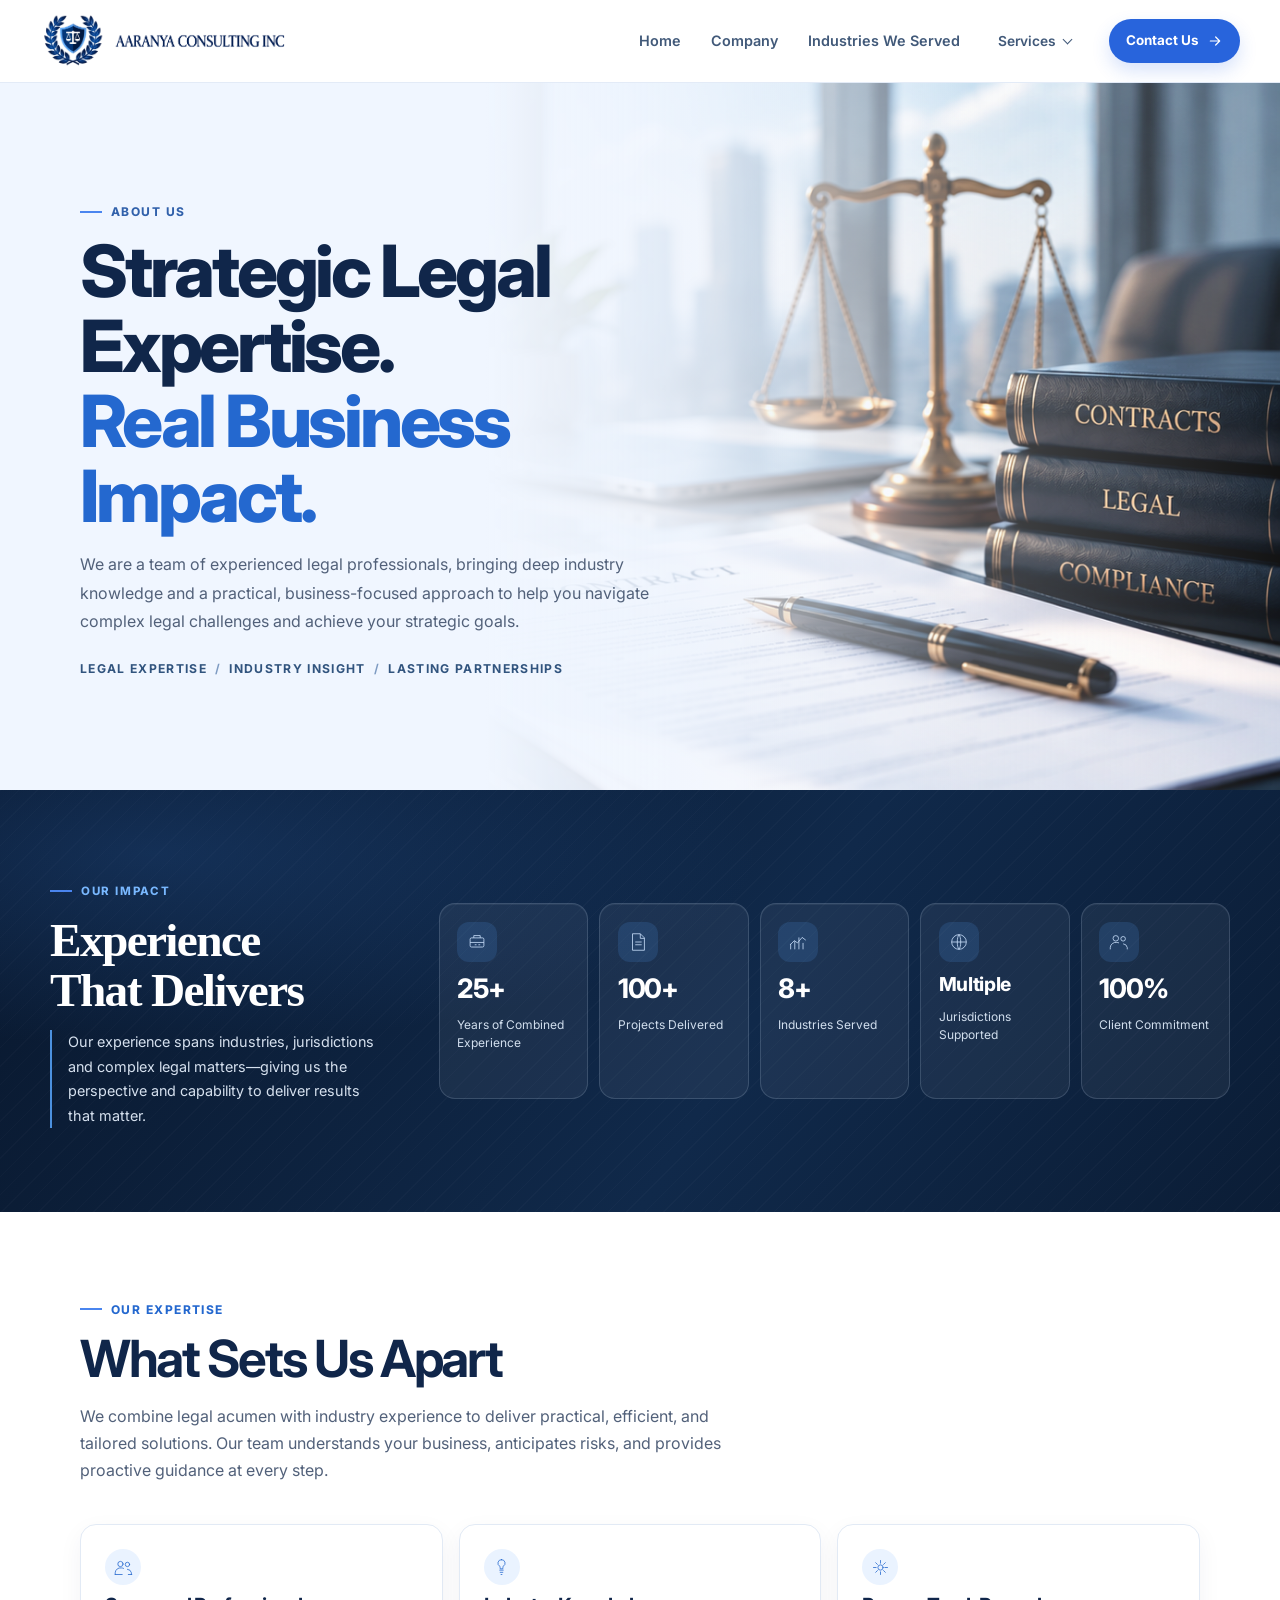
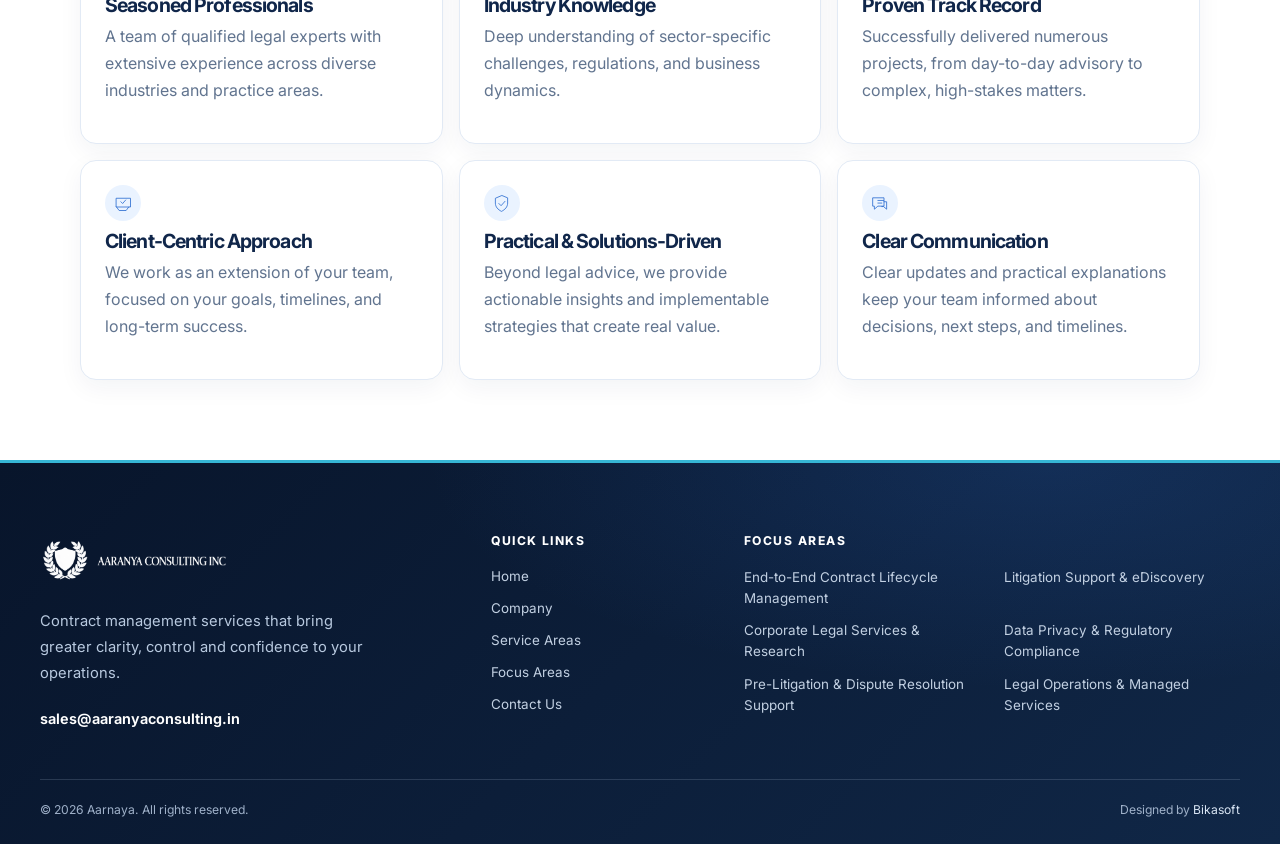
==== company.html @ 77747930 "Initial commit" ====
<!DOCTYPE html>
<html lang="en">
<head>
  <meta charset="UTF-8">
  <meta name="viewport" content="width=device-width, initial-scale=1">
  <title>Company | Aarnaya Consulting</title>
  <meta name="description" content="Aarnaya is a team of experienced legal professionals bringing strategic legal expertise with real business impact.">
  <meta name="robots" content="index, follow">
  <meta name="theme-color" content="#1748a5">
  <link rel="icon" href="https://www.aarnaya.com/favicon.ico" type="image/x-icon">
  <link rel="preconnect" href="https://fonts.googleapis.com">
  <link rel="preconnect" href="https://fonts.gstatic.com" crossorigin>
  <link href="https://fonts.googleapis.com/css2?family=Inter:wght@300;400;500;600;700;800&display=swap" rel="stylesheet">
  <link rel="stylesheet" href="assets/style.css?v=company-impact-clean-13">
</head><body class="company-page">
  <header class="topbar">
    <div class="wrap nav">
      <a class="brand" href="index.html" aria-label="Aarnaya home"><img src="assets/logo.png" alt="Aaranya Consulting Inc."></a>
      <button class="menu-button" aria-label="Open navigation" aria-expanded="false" aria-controls="primary-nav"><svg viewBox="0 0 24 24" width="22" height="22" fill="none"><path d="M4 7h16M4 12h16M4 17h16" stroke="currentColor" stroke-width="1.8" stroke-linecap="round"/></svg></button>
      <nav class="nav-links" id="primary-nav" aria-label="Main navigation">
        <a href="index.html">Home</a>
        <a href="company.html">Company</a>
        <a href="industries.html">Industries We Served</a>
        <div class="nav-dropdown"><a href="index.html#drafting-support">Services</a><div class="nav-mega nav-mega-focus"><a class="mega-focus-item" href="end-to-end-contract-lifecycle-management.html"><span class="mega-focus-icon" aria-hidden="true"><svg viewBox="0 0 48 48"><path d="M12 6h17l9 9v27H12z"/><path d="M29 6v10h9"/><path d="M18 24h14M18 30h14M18 36h9"/></svg></span><span class="mega-focus-text"><strong>End-to-End Contract Lifecycle Management</strong><small>Drafting, negotiation &amp; execution</small></span><span class="mega-focus-go" aria-hidden="true">&#8594;</span></a><a class="mega-focus-item" href="litigation-support-ediscovery.html"><span class="mega-focus-icon" aria-hidden="true"><svg viewBox="0 0 48 48"><path d="M11 7h16l5 5v11H11z"/><path d="M27 7v5h5"/><path d="M31 25 39 17l3 3-8 8-4 1z"/><path d="M30 26l1.6 1.6"/></svg></span><span class="mega-focus-text"><strong>Litigation Support &amp; eDiscovery</strong><small>Review, eDiscovery &amp; case prep</small></span><span class="mega-focus-go" aria-hidden="true">&#8594;</span></a><a class="mega-focus-item" href="corporate-legal-services-research.html"><span class="mega-focus-icon" aria-hidden="true"><svg viewBox="0 0 48 48"><path d="M12 8h13l3 3v8H12z"/><path d="M25 8v3h3"/><circle cx="28" cy="30" r="7.5"/><path d="m33.5 35.5 4.5 4.5"/></svg></span><span class="mega-focus-text"><strong>Corporate Legal Services &amp; Research</strong><small>Filings, governance &amp; research</small></span><span class="mega-focus-go" aria-hidden="true">&#8594;</span></a><a class="mega-focus-item" href="data-privacy-regulatory-compliance.html"><span class="mega-focus-icon" aria-hidden="true"><svg viewBox="0 0 48 48"><path d="M24 5 8 12v12c0 10 6.5 17.5 16 21 9.5-3.5 16-11 16-21V12z"/><path d="M17 24l5 5 9-11"/></svg></span><span class="mega-focus-text"><strong>Data Privacy &amp; Regulatory Compliance</strong><small>Privacy reviews &amp; compliance</small></span><span class="mega-focus-go" aria-hidden="true">&#8594;</span></a><a class="mega-focus-item" href="pre-litigation-dispute-resolution.html"><span class="mega-focus-icon" aria-hidden="true"><svg viewBox="0 0 48 48"><path d="M11 8h18l4 4v13H11z"/><path d="M29 8v4h4"/><path d="M15 26c2-3.5 4 1.5 6-1s3.5 2 5-1.5"/><circle cx="34" cy="34" r="7.5"/><path d="m30.8 34.2 2.3 2.3 4.2-4.6"/></svg></span><span class="mega-focus-text"><strong>Pre-Litigation &amp; Dispute Resolution Support</strong><small>Assessment, demands &amp; mediation</small></span><span class="mega-focus-go" aria-hidden="true">&#8594;</span></a><a class="mega-focus-item" href="legal-operations-managed-services.html"><span class="mega-focus-icon" aria-hidden="true"><svg viewBox="0 0 48 48"><rect x="9" y="12" width="30" height="20" rx="3"/><path d="M19 37h10M24 32v5"/><path d="M15 27v-3M20 27v-6M25 27v-9M30 27v-5"/></svg></span><span class="mega-focus-text"><strong>Legal Operations &amp; Managed Services</strong><small>Workflows, reporting &amp; teams</small></span><span class="mega-focus-go" aria-hidden="true">&#8594;</span></a><a class="mega-focus-cta" href="contact.html">Talk to our team about your focus area <span aria-hidden="true">&#8594;</span></a></div></div>
        <a class="button nav-contact" href="contact.html">Contact Us <svg viewBox="0 0 24 24" fill="none" aria-hidden="true"><path d="M5 12h14m-6-6 6 6-6 6" stroke="currentColor" stroke-width="1.8" stroke-linecap="round" stroke-linejoin="round"/></svg></a>
      </nav>
    </div>
  </header>
  <main>
  <section class="section company-hero" aria-labelledby="company-hero-title">
    <div class="wrap company-hero-grid">
      <div class="company-hero-copy">
        <span class="eyebrow eyebrow-rule">About Us</span>
        <h1 id="company-hero-title">Strategic Legal Expertise.<br><span>Real Business Impact.</span></h1>
        <p class="lead">We are a team of experienced legal professionals, bringing deep industry knowledge and a practical, business-focused approach to help you navigate complex legal challenges and achieve your strategic goals.</p>
        <p class="company-tags"><span>Legal Expertise</span><i>/</i><span>Industry Insight</span><i>/</i><span>Lasting Partnerships</span></p>
      </div>
      <figure class="company-hero-media">
        <img src="https://images.unsplash.com/photo-1589829545856-d10d557cf95f?auto=format&amp;fit=crop&amp;w=1200&amp;q=85" alt="Scales of justice with contract law books" loading="eager" decoding="async">
        <figcaption><strong>Your goals.</strong><strong>Our expertise.</strong><em>A stronger tomorrow.</em></figcaption>
      </figure>
    </div>
  </section>
<section class="impact-band" aria-labelledby="company-impact-title">
    <div class="wrap impact-band__layout">
      <div class="impact-band__intro">
        <span class="eyebrow eyebrow-rule impact-band__eyebrow">Our Impact</span>
        <h2 id="company-impact-title">Experience That Delivers</h2>
        <p>Our experience spans industries, jurisdictions and complex legal matters&mdash;giving us the perspective and capability to deliver results that matter.</p>
      </div>
      <dl class="impact-band__stats">
        <div><svg viewBox="0 0 48 48" aria-hidden="true"><rect x="9" y="15" width="30" height="20" rx="3"/><path d="M17 15v-5h14v5M9 25h30M19 30h4m4 0h4"/></svg><dd>25+</dd><dt>Years of Combined Experience</dt></div>
        <div><svg viewBox="0 0 48 48" aria-hidden="true"><path d="M12 6h17l9 9v27H12zM29 6v10h9M18 24h14M18 30h14"/></svg><dd>100+</dd><dt>Projects Delivered</dt></div>
        <div><svg viewBox="0 0 48 48" aria-hidden="true"><path d="M8 40V28m9 12V22m9 18V14m9 26V26"/><path d="M7 30l9-9 7 5 10-12 8 6"/></svg><dd>8+</dd><dt>Industries Served</dt></div>
        <div><svg viewBox="0 0 48 48" aria-hidden="true"><circle cx="24" cy="24" r="16"/><path d="M8 24h32M24 8c-5 5-5 27 0 32M24 8c5 5 5 27 0 32"/></svg><dd>Multiple</dd><dt>Jurisdictions Supported</dt></div>
        <div><svg viewBox="0 0 48 48" aria-hidden="true"><circle cx="17" cy="16" r="6"/><circle cx="33" cy="17" r="5"/><path d="M5 40v-4a12 12 0 0 1 14-11 12 12 0 0 1 5 1m9 2a10 10 0 0 1 9 8v4"/></svg><dd>100%</dd><dt>Client Commitment</dt></div>
      </dl>
    </div>
  </section>
  <section class="company-mission-section" aria-labelledby="company-mission-title">
    
  </section>
  <section class="section company-expertise" aria-labelledby="company-expertise-title">
    <div class="wrap company-expertise-grid">
      <div class="company-expertise-intro">
        <span class="eyebrow eyebrow-rule">Our Expertise</span>
        <h2 id="company-expertise-title">What Sets Us Apart</h2>
        <p>We combine legal acumen with industry experience to deliver practical, efficient, and tailored solutions. Our team understands your business, anticipates risks, and provides proactive guidance at every step.</p>
      </div>
      <div class="company-pillars">
        <article class="company-pillar"><span class="company-pillar-icon" aria-hidden="true"><svg viewBox="0 0 48 48"><circle cx="17" cy="16" r="6"/><circle cx="33" cy="17" r="5"/><path d="M5 40v-4a12 12 0 0 1 14-11 12 12 0 0 1 5 1m9 2a10 10 0 0 1 9 8v4M5 40h16m14 0h8"/></svg></span><h3>Seasoned Professionals</h3><p>A team of qualified legal experts with extensive experience across diverse industries and practice areas.</p></article>
        <article class="company-pillar"><span class="company-pillar-icon" aria-hidden="true"><svg viewBox="0 0 48 48"><path d="M24 6a8 8 0 0 1 4 15c-.7 2-1 4-1 6h-6c0-2-.3-4-1-6a8 8 0 0 1 4-15ZM20 30h8M21 35h6M23 40h2"/></svg></span><h3>Industry Knowledge</h3><p>Deep understanding of sector-specific challenges, regulations, and business dynamics.</p></article>
        <article class="company-pillar"><span class="company-pillar-icon" aria-hidden="true"><svg viewBox="0 0 48 48"><circle cx="24" cy="24" r="6"/><path d="M24 8v6M24 34v6M8 24h6M34 24h6M13 13l4 4M31 31l4 4M35 13l-4 4M17 31l-4 4"/></svg></span><h3>Proven Track Record</h3><p>Successfully delivered numerous projects, from day-to-day advisory to complex, high-stakes matters.</p></article>
        <article class="company-pillar"><span class="company-pillar-icon" aria-hidden="true"><svg viewBox="0 0 48 48"><path d="M8 12h32v20H8zM8 32l6 8h16l6-8M18 20l4 4 7-8"/></svg></span><h3>Client-Centric Approach</h3><p>We work as an extension of your team, focused on your goals, timelines, and long-term success.</p></article>
        <article class="company-pillar"><span class="company-pillar-icon" aria-hidden="true"><svg viewBox="0 0 48 48"><path d="M24 6 10 12v11c0 9 6 15 14 19 8-4 14-10 14-19V12z"/><path d="m18 24 5 5 9-10"/></svg></span><h3>Practical &amp; Solutions-Driven</h3><p>Beyond legal advice, we provide actionable insights and implementable strategies that create real value.</p></article>
        <article class="company-pillar"><span class="company-pillar-icon" aria-hidden="true"><svg viewBox="0 0 48 48"><path d="M7 11h25v19H18l-8 7v-7H7z"/><path d="M18 17h13m-13 6h9M32 20h6v17l-7-6h-4"/></svg></span><h3>Clear Communication</h3><p>Clear updates and practical explanations keep your team informed about decisions, next steps, and timelines.</p></article>
      </div>
    </div>
  </section>
  
  </main>
  <footer><div class="wrap"><div class="footer-top"><div class="footer-brand"><a class="brand" href="index.html" style="color:white"><img src="assets/logo.png" alt="Aaranya Consulting Inc."></a><p>Contract management services that bring greater clarity, control and confidence to your operations.</p><a href="mailto:sales@aaranyaconsulting.in">sales@aaranyaconsulting.in</a></div><div class="footer-links"><div><strong>Quick Links</strong><a href="index.html#home">Home</a><a href="company.html">Company</a><a href="services-area.html">Service Areas</a><a href="focus-area.html">Focus Areas</a><a href="contact/">Contact Us</a></div><div><strong>Focus Areas</strong><a href="end-to-end-contract-lifecycle-management.html">End-to-End Contract Lifecycle Management</a><a href="litigation-support-ediscovery.html">Litigation Support &amp; eDiscovery</a><a href="corporate-legal-services-research.html">Corporate Legal Services &amp; Research</a><a href="data-privacy-regulatory-compliance.html">Data Privacy &amp; Regulatory Compliance</a><a href="pre-litigation-dispute-resolution.html">Pre-Litigation &amp; Dispute Resolution Support</a><a href="legal-operations-managed-services.html">Legal Operations &amp; Managed Services</a></div></div></div><div class="footer-bottom"><span>&#169; 2026 Aarnaya. All rights reserved.</span><span>Designed by <a href="https://www.bikasoft.com" target="_blank" rel="noopener">Bikasoft</a></span></div></div></footer>
  <script>
    (function(){var button=document.querySelector('.menu-button'),nav=document.getElementById('primary-nav');if(!button||!nav)return;button.addEventListener('click',function(){var open=nav.classList.toggle('open');button.setAttribute('aria-expanded',String(open));button.setAttribute('aria-label',open?'Close navigation':'Open navigation')});nav.querySelectorAll('a').forEach(function(link){link.addEventListener('click',function(){nav.classList.remove('open');button.setAttribute('aria-expanded','false');button.setAttribute('aria-label','Open navigation')})});window.addEventListener('resize',function(){if(window.innerWidth>720){nav.classList.remove('open');button.setAttribute('aria-expanded','false')}})})();
  </script>
</body>
</html>
---- assets/style.css ----
﻿*,*::before,*::after{box-sizing:border-box;margin:0;padding:0}
    html{scroll-behavior:smooth;font-size:100%}
    @media(prefers-reduced-motion:reduce){html{scroll-behavior:auto}}
    body{margin:0;font-family:'Inter',-apple-system,BlinkMacSystemFont,'Segoe UI',Roboto,sans-serif;font-size:1rem;line-height:1.6;color:#1e293b;background:#fff;-webkit-font-smoothing:antialiased;-moz-osx-font-smoothing:grayscale}
    img{max-width:100%;height:auto;display:block}
    a{color:inherit;text-decoration:none}a:focus{outline:2px solid #0d9488;outline-offset:2px}
    button{font:inherit}
    :root{--navy:#0f172a;--navy-l:#1e293b;--slate:#475569;--slate-l:#64748b;--white:#fff;--g50:#f8fafc;--g100:#f1f5f9;--g200:#e2e8f0;--g300:#cbd5e1;--accent:#0d9488;--accent-h:#0f7b75;--border:#e2e8f0;--s-xs:0 1px 2px rgba(15,23,42,.04);--s-sm:0 1px 3px rgba(15,23,42,.06),0 1px 2px rgba(15,23,42,.03);--s-md:0 4px 6px -1px rgba(15,23,42,.08),0 2px 4px -1px rgba(15,23,42,.04);--s-lg:0 10px 15px -3px rgba(15,23,42,.08),0 4px 6px -2px rgba(15,23,42,.04);--radius:6px;--radius-lg:12px;--tr:all .25s ease;--max:78rem}
    h1{font-size:clamp(2.25rem,5vw,3.25rem);font-weight:800;line-height:1.05;letter-spacing:-.02em;color:var(--navy)}
    h2{font-size:clamp(1.75rem,4vw,2.25rem);font-weight:700;line-height:1.1;letter-spacing:-.01em;color:var(--navy)}
    h3{font-size:clamp(1.25rem,3vw,1.5rem);font-weight:600;line-height:1.2;color:var(--navy)}
    h4{font-size:1.125rem;font-weight:600;line-height:1.2;color:var(--navy)}
    p{line-height:1.6}
    .text-large{font-size:1.125rem}.text-sm{font-size:.875rem}.text-xs{font-size:.75rem;text-transform:uppercase;letter-spacing:.05em;font-weight:600}
    .fw-light{font-weight:300}.fw-normal{font-weight:400}.fw-medium{font-weight:500}.fw-semibold{font-weight:600}.fw-bold{font-weight:700}
    .container{max-width:var(--max);margin:0 auto;padding:0 1.5rem}
    .section{padding:5rem 0}.section-sm{padding:3.5rem 0}
    .text-center{text-align:center}.mx-auto{margin-left:auto;margin-right:auto}
    .mt-sm{margin-top:2rem}.mt-md{margin-top:3rem}.mt-lg{margin-top:4rem}
    .mb-sm{margin-bottom:1.5rem}.mb-md{margin-bottom:2rem}
    .section-title{font-weight:700;color:var(--navy);margin-bottom:.75rem}
    .section-intro{color:var(--slate);font-size:1.125rem;line-height:1.6;max-width:42rem}
    .section-intro-left{max-width:none;margin-top:1rem}
    .btn{display:inline-flex;align-items:center;justify-content:center;padding:.725rem 1.75rem;border:none;border-radius:var(--radius);font-size:.925rem;font-weight:500;text-decoration:none;cursor:pointer;transition:var(--tr);gap:.5rem;line-height:1}
    .btn-primary{background:var(--accent);color:#fff;box-shadow:0 4px 12px rgba(13,148,136,.25)}
    .btn-primary:hover{background:var(--accent-h);transform:translateY(-1px);box-shadow:0 6px 16px rgba(13,148,136,.3)}
    .btn-secondary{background:transparent;color:var(--navy);border:1px solid var(--border)}
    .btn-secondary:hover{background:var(--g50);border-color:var(--g300);transform:translateY(-1px)}
    .btn-ghost{background:transparent;color:var(--accent);border:1px solid transparent}
    .btn-ghost:hover{background:rgba(13,148,136,.05)}
    .btn-block{display:block;width:100%}
    .site-header{position:sticky;top:0;z-index:100;background:rgba(255,255,255,.92);backdrop-filter:blur(12px);-webkit-backdrop-filter:blur(12px);border-bottom:1px solid var(--border);box-shadow:var(--s-xs)}
    .header-container{max-width:var(--max);margin:0 auto;padding:0 1.5rem;height:4.5rem;display:flex;align-items:center;justify-content:space-between}
    .logo{display:flex;align-items:center;gap:.5rem;text-decoration:none}
    .logo-text{font-size:1.25rem;font-weight:800;color:var(--navy);letter-spacing:-.02em}
    .logo .dot{width:8px;height:8px;background:var(--accent);border-radius:2px;flex-shrink:0}
    .nav{display:flex;align-items:center;gap:2rem}
    .menu-toggle{display:none;flex-direction:column;justify-content:space-between;width:28px;height:22px;background:transparent;border:none;cursor:pointer;padding:0;z-index:101;transition:var(--tr)}
    .menu-toggle .bar{display:block;width:100%;height:2.5px;background:var(--navy);border-radius:2px;transition:var(--tr)}
    .menu-toggle[aria-expanded="true"] .bar:nth-child(1){transform:translateY(9.75px) rotate(45deg)}
    .menu-toggle[aria-expanded="true"] .bar:nth-child(2){opacity:0}
    .menu-toggle[aria-expanded="true"] .bar:nth-child(3){transform:translateY(-9.75px) rotate(-45deg)}
    .nav-list{display:flex;align-items:center;gap:1.5rem;margin:0;padding:0}
    .nav-item{position:relative}
    .nav-link{display:block;padding:.75rem 0;color:var(--navy);font-weight:500;font-size:.925rem;position:relative;transition:color var(--tr)}
    .nav-link:hover{color:var(--accent)}
    .nav-link::after{content:'';position:absolute;bottom:-4px;left:0;width:0;height:2px;background:var(--accent);transition:width .25s ease}
    .nav-link:hover::after{width:100%}
    .dropdown{position:absolute;top:100%;left:0;min-width:16rem;max-width:20rem;background:var(--white);border:1px solid var(--border);border-radius:var(--radius);box-shadow:var(--s-lg);padding:.5rem 0;opacity:0;visibility:hidden;transform:translateY(-8px);transition:opacity .2s ease,transform .2s ease,visibility .2s;z-index:90;margin:0}
    @media(hover:hover){.nav-item:hover .dropdown,.nav-item:focus-within .dropdown{opacity:1;visibility:visible;transform:translateY(0)}}
    .dropdown-link{display:block;padding:.5rem 1.125rem;color:var(--navy-l);font-size:.875rem;font-weight:400;transition:background var(--tr),color var(--tr)}
    .dropdown-link:hover{background:var(--g50);color:var(--accent)}
        @media(max-width:1023px){.menu-toggle{display:flex}.nav-list{flex-direction:column;gap:0;position:absolute;top:100%;left:0;right:0;background:var(--white);border-top:1px solid var(--border);max-height:0;overflow:hidden;opacity:0;visibility:hidden;transition:max-height .35s ease,opacity .25s ease,visibility .25s;box-shadow:var(--s-md);margin:0;padding:0;z-index:95}.nav-list.open{max-height:calc(100vh - 4.5rem);opacity:1;visibility:visible}.nav-item{width:100%}.nav-link{padding:.875rem 1.5rem;border-bottom:1px solid var(--border);width:100%}.dropdown-toggle{display:block;background:transparent;border:none;padding:.5rem;cursor:pointer;color:var(--slate-l);transition:color var(--tr)}.dropdown-toggle:hover{color:var(--accent)}.dropdown-toggle .chevron{transition:transform .25s ease;display:inline-block;margin-left:.5rem}.dropdown-toggle[aria-expanded="true"] .chevron{transform:rotate(-180deg)}.dropdown{position:static;opacity:1;visibility:visible;transform:none;border:none;border-radius:0;box-shadow:none;padding:0;background:var(--g100);max-height:0;overflow:hidden;transition:max-height .35s ease;margin:0}.nav-item.has-dropdown.open .dropdown{max-height:600px;background:var(--white)}.dropdown-link{padding:.625rem 2rem;font-size:.875rem;color:var(--navy-l)}.dropdown-link:hover{background:var(--g100);color:var(--accent)}.nav-cta{margin-top:.5rem;padding:.75rem 1.5rem;width:100%}}
      .hero{padding:6rem 0 4rem;position:relative;overflow:hidden;min-height:80vh;display:flex;align-items:center}
    .hero::before{content:'';position:absolute;top:-100px;right:-100px;width:500px;height:500px;opacity:.012;background:url("data:image/svg+xml,%3Csvg xmlns='http://www.w3.org/2000/svg' viewBox='0 0 500 500'%3E%3Crect x='110' y='90' width='110' height='150' rx='5' fill='none' stroke='%230f172a' stroke-width='0.8'/%3E%3Crect x='250' y='110' width='110' height='150' rx='5' fill='none' stroke='%230f172a' stroke-width='0.8'/%3E%3Crect x='180' y='300' width='110' height='150' rx='5' fill='none' stroke='%230f172a' stroke-width='0.8'/%3E%3Cline x1='165' y1='115' x2='250' y2='125' stroke='%230f172a' stroke-width='0.7' stroke-dasharray='2 2'/%3E%3Cline x1='250' y1='135' x2='235' y2='300' stroke='%230f172a' stroke-width='0.7' stroke-dasharray='2 2'/%3E%3C/svg%3E");background-size:cover;z-index:0}
    .hero-inner{position:relative;z-index:1}
    .hero-badge{display:inline-block;background:var(--g100);color:var(--slate);padding:.3rem .85rem;border-radius:var(--radius-lg);font-size:.8rem;font-weight:500;margin-bottom:1.5rem}
    .hero-headline{font-size:clamp(2.25rem,5vw,3.25rem);font-weight:800;line-height:1.05;color:var(--navy);margin-bottom:1.25rem}
    .hero-text{font-size:clamp(1.125rem,2.5vw,1.25rem);color:var(--slate);line-height:1.6;max-width:42rem;margin-bottom:2rem}
    .hero-ctas{display:flex;gap:1rem;flex-wrap:wrap;margin-top:1.5rem}
    .fade-up{opacity:0;transform:translateY(24px);transition:opacity .6s ease,transform .6s ease}
    @media(prefers-reduced-motion:reduce){.fade-up{opacity:1;transform:none;transition:none}}
    .fade-up.visible{opacity:1;transform:translateY(0)}
    .fade-up.d1{transition-delay:.1s}.fade-up.d2{transition-delay:.2s}.fade-up.d3{transition-delay:.3s}
      .grid-4,.grid-3,.grid-2,.grid-1{list-style:none}
    .grid-4{display:grid;grid-template-columns:repeat(4,1fr);gap:1.5rem}
    .grid-3{display:grid;grid-template-columns:repeat(3,1fr);gap:1.5rem}
    .grid-2,.solutions-grid,.services-grid,.pillars-grid{display:grid;grid-template-columns:repeat(2,1fr);gap:1.5rem}
    .grid-1{display:grid;gap:1.5rem}
    .card{list-style:none;background:var(--white);border:1px solid var(--border);border-radius:var(--radius);padding:1.75rem;transition:var(--tr);box-shadow:var(--s-sm)}
    .card:hover{transform:translateY(-4px);box-shadow:var(--s-lg);border-color:var(--g200)}
    .card-sm{background:var(--g50);border:1px solid var(--border);border-radius:var(--radius);padding:1.75rem;transition:var(--tr)}
    .card-sm:hover{background:var(--white);border-color:var(--g200);box-shadow:var(--s-md);transform:translateY(-2px)}
    .icon{width:44px;height:44px;margin:0 auto 1rem;display:flex;align-items:center;justify-content:center}
    .icon-sm{width:40px;height:40px;margin:0 auto 1rem}
    .icon-xs{width:36px;height:36px;margin:0 auto 1rem}
    .icon svg,.icon-sm svg,.icon-xs svg{width:22px;height:22px;fill:var(--navy);stroke:var(--navy);stroke-width:1.5;stroke-linecap:round;stroke-linejoin:round}
    .icon-sm svg{width:20px;height:20px}
    .icon-xs svg{width:18px;height:18px}
    .process-steps{display:flex;align-items:flex-start;justify-content:space-between;margin-top:3.5rem;position:relative}
    .process-step{flex:1;text-align:center;position:relative;z-index:2}
    .process-step:not(:last-child)::after{content:'';position:absolute;top:32px;left:50%;right:-50%;height:2px;background:var(--g200);z-index:1}
    .process-number{width:56px;height:56px;border-radius:50%;background:var(--g100);border:2px solid var(--accent);display:flex;align-items:center;justify-content:center;font-size:1.5rem;font-weight:800;color:var(--accent);margin:0 auto 1rem;z-index:3}
    .lifecycle-steps{display:flex;align-items:flex-start;justify-content:space-between;position:relative;margin-top:3rem}
    .lifecycle-steps::before{content:'';position:absolute;top:20px;left:0;right:0;height:2px;background:var(--g200);z-index:1}
    .lifecycle-step{flex:1;text-align:center;position:relative;z-index:2;padding:0 .25rem}
    .lifecycle-step:not(:last-child)::after{content:'';position:absolute;top:20px;right:-50%;width:100%;height:2px;background:var(--accent);opacity:.3;z-index:1}
    .lifecycle-number{width:40px;height:40px;border-radius:50%;background:var(--accent);color:#fff;display:flex;align-items:center;justify-content:center;font-size:.75rem;font-weight:600;margin:0 auto .75rem;z-index:3}
    .lifecycle-step h4{font-size:.8rem;font-weight:500;color:var(--slate);margin-bottom:.25rem;text-transform:uppercase;letter-spacing:.03em}
    .lifecycle-step p{font-size:.85rem;color:var(--navy-l)}
      .pillar-card{list-style:none;background:var(--white);border:1px solid var(--border);border-radius:var(--radius);padding:2rem;text-align:center;transition:var(--tr);box-shadow:var(--s-sm);height:100%}
    .pillar-card:hover{transform:translateY(-2px);box-shadow:var(--s-lg);border-color:var(--g200)}
    .insights-grid,.insight-card{list-style:none}
    .insights-grid{display:grid;grid-template-columns:repeat(3,1fr);gap:1.5rem;margin-top:3rem}
    .insight-card{background:var(--white);border:1px solid var(--border);border-radius:var(--radius);padding:2rem;text-align:center;transition:var(--tr);box-shadow:var(--s-sm);height:100%;display:flex;flex-direction:column}
    .insight-card:hover{transform:translateY(-2px);box-shadow:var(--s-lg);border-color:var(--g200)}
    .final-cta{background:var(--g50);border:1px solid var(--border);border-radius:var(--radius-lg);padding:4rem 3rem;text-align:center;margin-bottom:2rem}
    .industry-item{display:flex;align-items:center;gap:.75rem;padding:1rem 1.25rem;background:var(--white);border:1px solid var(--border);border-radius:var(--radius);transition:var(--tr);text-decoration:none;color:inherit}
    .industry-item:hover{background:var(--g50);border-color:var(--g200);transform:translateX(2px)}
    .industry-icon{width:32px;height:32px;flex-shrink:0}
    .industry-icon svg{width:20px;height:20px}
    .site-footer{background:var(--navy);color:var(--slate-l);border-top:1px solid var(--g300)}
    .footer-top{padding:4rem 0 2.5rem}
    .footer-grid{display:grid;grid-template-columns:repeat(5,1fr);gap:2.5rem;margin-top:2rem}
    .footer-col h4{color:#fff;font-size:.8rem;font-weight:600;text-transform:uppercase;letter-spacing:.05em;margin-bottom:1rem}
    .footer-col li{margin-bottom:.6rem}
    .footer-col a{color:var(--slate-l);font-size:.875rem;transition:color var(--tr)}
    .footer-col a:hover{color:var(--accent)}
    .footer-description{color:var(--slate-l);font-size:.9rem;line-height:1.6;max-width:20rem}
    .contact-item{display:flex;gap:.75rem;margin-bottom:.75rem;align-items:flex-start}
    .contact-icon{width:18px;height:18px;flex-shrink:0;margin-top:2px}
            .contact-icon svg{width:18px;height:18px;fill:none;stroke:var(--slate-l);stroke-width:1.5;stroke-linecap:round;stroke-linejoin:round}
    .footer-bottom{padding:1.5rem 0;border-top:1px solid var(--g300);font-size:.8rem;color:var(--slate);display:flex;justify-content:space-between;align-items:center}
    @media(max-width:1200px){.grid-4{grid-template-columns:repeat(2,1fr)}.grid-3{grid-template-columns:repeat(2,1fr)}.grid-2{grid-template-columns:1fr}.pillars-grid{grid-template-columns:1fr}.footer-grid{grid-template-columns:repeat(2,1fr)}.process-steps{flex-direction:column}.process-step:not(:last-child)::after{display:none}.hero{padding:4rem 0 3rem}}
    @media(max-width:900px){.grid-4{grid-template-columns:1fr}.grid-3{grid-template-columns:1fr}.lifecycle-steps{flex-direction:column}.lifecycle-steps::before{top:0;left:20px;right:auto;width:2px;height:100%}.lifecycle-step:not(:last-child)::after{top:-50%;left:0;right:0;bottom:auto;width:2px;height:100%;opacity:.2}.footer-grid{grid-template-columns:1fr}}
    @media(max-width:768px){.hero{padding:3rem 0 2rem;min-height:auto}.hero-text{max-width:100%}.hero-ctas{flex-direction:column}.grid-3{grid-template-columns:1fr}.process-number{width:48px;height:48px}.footer-bottom{flex-direction:column;gap:.75rem;text-align:center}}
    @media(max-width:576px){.container{padding:0 1rem}.section{padding:3rem 0}.hero{padding:2.5rem 0 1.5rem}.final-cta{padding:3rem 1.5rem}}
        /* ===== Section-specific overrides ===== */
    .industry-icon svg{width:20px;height:20px;stroke:var(--slate-l)}
    .industry-item .industry-icon svg{fill:none}
    .icon-sm svg,.icon-xs svg{stroke:var(--slate-l);fill:none}
    .process-step p{text-align:left;max-width:14rem;margin:0 auto 0}
    @media(min-width:901px){.process-step p{text-align:center}}
    .lifecycle-step p{font-size:.8rem;color:var(--slate);text-align:center}
    .section-badge{display:inline-block;background:var(--g100);color:var(--slate);padding:.3rem .85rem;border-radius:var(--radius-lg);font-size:.8rem;font-weight:500;margin-bottom:1.5rem}
    .section-subtitle{display:block;color:var(--slate);font-size:1.125rem;line-height:1.6;max-width:42rem;margin:0 auto}
    .pillar-icon{width:56px;height:56px;border-radius:50%;background:rgba(13,148,136,.06);display:flex;align-items:center;justify-content:center;margin:0 auto 1.25rem}
    .pillar-icon svg{width:26px;height:26px}
    .industry-grid-title{font-size:.95rem;font-weight:500}
    .cta-section{text-align:center;padding:4rem 0}
        .cta-section .btn{font-weight:500}
    @media(prefers-reduced-motion:reduce){*,*::before,*::after{animation-duration:.01ms!important;animation-iteration-count:1!important;transition-duration:.01ms!important}.nav-link::after{display:none}}
  /* Aarnaya blue refresh */
    :root{--navy:#102a56;--navy-l:#173b70;--slate:#49617f;--slate-l:#7185a0;--g50:#f4f8ff;--g100:#eaf2ff;--g200:#d6e4f7;--g300:#bfd2ed;--accent:#2563eb;--accent-h:#1d4ed8;--border:#dce7f5;--s-xs:0 2px 8px rgba(16,42,86,.05);--s-sm:0 6px 18px rgba(16,42,86,.07);--s-md:0 12px 30px rgba(16,42,86,.09);--s-lg:0 22px 55px rgba(16,42,86,.14);--radius:10px;--radius-lg:18px}
    body{color:#203752;background:#fff}
    a:focus{outline-color:#2563eb}
    .site-header{background:rgba(255,255,255,.94);border-color:#e4edf8;box-shadow:0 5px 24px rgba(16,42,86,.045)}
    .header-container{height:5rem}
    .logo-text{letter-spacing:-.04em;color:#102a56}
    .logo .dot{width:10px;height:10px;border-radius:50%;box-shadow:0 0 0 5px #e5efff}
    .nav{gap:2.25rem}.nav-list{gap:1.65rem}.nav-link{color:#294568}.nav-link:hover{color:#2563eb}.nav-link::after{background:#2563eb}
    .btn{padding:.9rem 1.65rem;border-radius:999px;font-weight:600;transition:transform .2s ease,box-shadow .2s ease,background .2s ease}
    .btn-primary{background:linear-gradient(135deg,#3478f6,#1e55d6);box-shadow:0 9px 22px rgba(37,99,235,.24)}
    .btn-primary:hover{background:linear-gradient(135deg,#2563eb,#1746c0);box-shadow:0 12px 26px rgba(37,99,235,.3)}
    .btn-secondary{color:#173b70;border-color:#cbdcf2;background:rgba(255,255,255,.76)}
    .btn-secondary:hover{background:#edf4ff;border-color:#9db9e4}
    .btn-ghost{color:#2563eb}.btn-ghost:hover{background:#edf4ff}
    .hero{min-height:690px;padding:7.5rem 0 6rem;background:radial-gradient(ellipse at 82% 40%,rgba(112,169,255,.22),transparent 34%),linear-gradient(125deg,#f5f9ff 0%,#e8f1ff 55%,#dceaff 100%)}
    .hero::before{top:5%;right:-2%;width:520px;height:520px;opacity:.06;filter:invert(25%) sepia(65%) saturate(1900%) hue-rotate(195deg)}
    .hero-inner{max-width:var(--max);margin:0 auto;padding:0 1.5rem}
    .hero-badge{background:#fff;color:#285aa1;border:1px solid #cfe0fb;border-radius:999px;padding:.5rem 1rem;font-weight:600;box-shadow:0 5px 18px rgba(33,85,160,.07)}
    .hero-headline{max-width:780px;font-size:clamp(3rem,6.2vw,5.25rem);letter-spacing:-.055em;line-height:.99;color:#102a56}
    .hero-text{max-width:630px;color:#49617f;font-size:1.2rem}
    .hero-ctas{gap:.85rem;margin-top:2rem}
    .section{padding:6.25rem 0}.section-sm{padding:4.5rem 0}
    .section-title{letter-spacing:-.035em;color:#102a56}
    .section-subtitle,.section-intro{color:#657b98}
    .grid-4,.grid-3,.grid-2,.solutions-grid,.services-grid,.pillars-grid,.insights-grid{gap:1.35rem}
    .grid-4>*,.grid-3>*,.grid-2>*,.solution-card,.service-card,.pillar-card,.insight-card{border:1px solid #e1ebf8;border-radius:18px;background:#fff;box-shadow:0 8px 28px rgba(16,42,86,.055);transition:transform .25s ease,box-shadow .25s ease,border-color .25s ease}
    .grid-4>*:hover,.grid-3>*:hover,.grid-2>*:hover,.solution-card:hover,.service-card:hover,.pillar-card:hover,.insight-card:hover{transform:translateY(-5px);box-shadow:0 18px 38px rgba(16,42,86,.11);border-color:#c7daf5}
    .icon{color:#2563eb;background:#eaf2ff;border-radius:14px}
    .section:nth-of-type(even){background:#f6f9fe}
    #lifecycle{background:linear-gradient(135deg,#102a56,#174987);color:#fff}
    #lifecycle h2,#lifecycle h3,#lifecycle h4{color:#fff}#lifecycle p{color:#c5d8f4}
    .lifecycle-number{color:#8db9ff;background:rgba(255,255,255,.1);border:1px solid rgba(255,255,255,.16)}
    .final-cta{position:relative;overflow:hidden;padding:4.5rem 3rem;border-radius:28px;background:radial-gradient(circle at 90% 0%,rgba(130,183,255,.3),transparent 33%),linear-gradient(120deg,#102a56,#1d55a0);color:#fff;box-shadow:0 24px 55px rgba(16,42,86,.2)}
    .final-cta h2{max-width:780px;margin:0 auto 1rem;color:#fff;letter-spacing:-.04em}
    .final-cta .section-subtitle{max-width:650px;margin:auto;color:#d3e3fb}
    .final-cta .btn-primary{background:#fff;color:#174987;box-shadow:0 8px 24px rgba(0,0,0,.14)}
    .final-cta .btn-primary:hover{background:#eaf2ff}
    .site-footer{background:#0c2143;color:#d1def0}
    .site-footer .footer-col h4{color:#fff}.site-footer .footer-col a{color:#b6c9e4}.site-footer .footer-col a:hover{color:#fff}
    .footer-description{color:#b6c9e4}.footer-bottom{border-color:rgba(219,233,255,.16);color:#9fb5d3}
    @media(max-width:1023px){.header-container{height:4.5rem}.nav-list{background:#fff}.nav-link{color:#173b70}.nav-cta{margin:1rem 1.5rem;width:calc(100% - 3rem)}.hero{min-height:auto;padding:6rem 0 5rem}.hero-inner{padding:0 1.5rem}}
    @media(max-width:640px){.hero{padding:4.75rem 0 4rem}.hero-headline{font-size:clamp(2.7rem,13vw,4rem)}.hero-text{font-size:1.05rem}.section{padding:4.5rem 0}.final-cta{padding:3rem 1.5rem;border-radius:22px}.hero-ctas .btn{width:100%}}
    /* Navigation polish */
    .site-header{border-bottom:1px solid #dbe8f8}
    .nav-link{font-size:.9rem;font-weight:600;letter-spacing:-.01em;border-radius:999px;padding:.65rem .8rem}
    .nav-link::after{display:none}
    .nav-item:hover>.nav-link,.nav-item:focus-within>.nav-link{color:#1d4ed8;background:#edf4ff}
    .dropdown{top:calc(100% + .55rem);min-width:19rem;max-width:23rem;padding:.6rem;border:1px solid #dce8f8;border-radius:16px;box-shadow:0 20px 50px rgba(16,42,86,.16)}
    .dropdown::before{content:"";position:absolute;left:0;right:0;top:-.65rem;height:.65rem}
    .dropdown-link{padding:.72rem .9rem;border-radius:10px;font-weight:500;color:#294568}
    .dropdown-link:hover,.dropdown-link:focus-visible{background:#edf4ff;color:#1d4ed8}
    .nav-cta{margin-left:.3rem}
    .nav-cta .btn{padding:.78rem 1.25rem}
    .nav-cta .btn-secondary{background:#1f5fc9;color:#fff;border-color:#1f5fc9;box-shadow:0 7px 18px rgba(37,99,235,.18)}
    .nav-cta .btn-secondary:hover{background:#174ea9;border-color:#174ea9}
    .menu-toggle{width:44px;height:44px;padding:11px;border-radius:12px;background:#edf4ff}
    .menu-toggle:hover{background:#dceaff}
    .menu-toggle .bar{background:#174987;height:2px}
    @media(max-width:1023px){
      .menu-toggle{display:flex;justify-content:center;gap:5px}
      .nav-list{top:calc(100% + 1px);padding:.65rem 1rem 1rem;border-top:1px solid #e3edf9;background:rgba(255,255,255,.99);box-shadow:0 22px 38px rgba(16,42,86,.13)}
      .nav-list.open{max-height:calc(100dvh - 4.5rem);overflow-y:auto}
      .nav-item{display:flex;flex-wrap:wrap;align-items:center;border-bottom:1px solid #edf2f9}
      .nav-link{flex:1;padding:.95rem .75rem;border:0;border-radius:10px}
      .nav-item:hover>.nav-link,.nav-item:focus-within>.nav-link{background:#f2f7ff}
      .dropdown-toggle{display:flex;align-items:center;justify-content:center;width:42px;height:42px;margin-right:.35rem;border-radius:10px;background:#f1f6ff;color:#3565a6}
      .dropdown-toggle:hover,.dropdown-toggle[aria-expanded="true"]{background:#e2edff;color:#1d4ed8}
      .dropdown{flex:0 0 100%;width:100%;min-width:0;max-width:none;margin:0 0 .5rem;padding:.25rem .4rem .6rem;background:#f7faff;border:0;border-radius:12px;box-shadow:none}
      .nav-item.has-dropdown.open .dropdown{background:#f7faff}
      .dropdown-link{padding:.68rem .8rem}
      .nav-cta{margin:.7rem 0 0;padding:0;border:0}
      .nav-cta .btn{width:100%;margin:0;padding:.95rem}
    }
    @media(max-width:640px){.header-container{padding:0 1rem}.nav{gap:.65rem}.logo-text{font-size:1.2rem}}
    @media(prefers-reduced-motion:reduce){*,*::before,*::after{scroll-behavior:auto!important;transition-duration:.01ms!important}}
    .nav-dropdown{position:relative;display:flex;align-items:center;gap:5px}.nav-dropdown>a{padding:13px 8px;color:inherit;font-size:.86rem;font-weight:550}.nav-dropdown>a::after{content:'?';margin-left:5px;font-size:.75rem}.nav-submenu{position:absolute;top:100%;left:0;z-index:20;display:none;min-width:255px;max-height:min(70vh,560px);overflow:auto;padding:8px;background:#fff;border:1px solid var(--line);border-radius:14px;box-shadow:0 18px 40px #10264a20}.nav-submenu a{display:block;padding:9px 11px;border-radius:8px;color:var(--ink);font-size:.82rem;line-height:1.35}.nav-submenu a:hover{background:#f2f6fc;color:#245ec7}.nav-dropdown:hover .nav-submenu,.nav-dropdown:focus-within .nav-submenu{display:block}
    @media(max-width:720px){.nav-dropdown{display:block;width:100%}.nav-dropdown>a{display:block;padding:13px 8px;border-bottom:1px solid #edf1f7}.nav-dropdown>a::after{float:right}.nav-submenu{position:static;display:block;max-height:none;overflow:visible;padding:0 0 8px 12px;border:0;border-radius:0;box-shadow:none}.nav-submenu a{padding:8px 12px;font-size:.8rem}.nav-dropdown:hover .nav-submenu,.nav-dropdown:focus-within .nav-submenu{display:block}}

:root{--ink:#10264a;--blue:#2864dc;--blue-dark:#1748a5;--sky:#eaf3ff;--ice:#f5f9ff;--line:#dce7f5;--muted:#667b98;--mint:#c8f3e5;--white:#fff;--shadow:0 24px 70px rgba(31,68,128,.13);--radius:24px}
    *,*::before,*::after{box-sizing:border-box}
    html{scroll-behavior:smooth;scroll-padding-top:90px}
    body{margin:0;color:var(--ink);background:#fff;font:16px/1.6 Inter,ui-sans-serif,system-ui,-apple-system,"Segoe UI",sans-serif;-webkit-font-smoothing:antialiased}
    a{color:inherit;text-decoration:none}button{font:inherit}img,svg{display:block;max-width:100%}
    .wrap{width:min(1200px,calc(100% - 48px));margin:auto}
    .eyebrow{display:inline-flex;align-items:center;gap:9px;color:#3161ab;font-size:.75rem;font-weight:750;letter-spacing:.12em;text-transform:uppercase}
    .eyebrow:before{content:"";width:22px;height:2px;background:#4a85ef}
    h1,h2,h3,p{margin-top:0}
    h1,h2,h3{letter-spacing:-.045em;line-height:1.08}
    h1{font-size:clamp(3.2rem,6.4vw,6.15rem);margin:22px 0 24px;font-weight:700;max-width:680px}
    h2{font-size:clamp(2.3rem,4vw,3.7rem);margin:14px 0 18px;font-weight:680}
    h3{font-size:1.22rem;margin-bottom:10px}
    .lead{font-size:1.15rem;line-height:1.75;color:var(--muted);max-width:570px}
    .topbar{position:sticky;top:0;z-index:20;background:rgba(255,255,255,.9);backdrop-filter:blur(18px);border-bottom:1px solid rgba(220,231,245,.8)}
    .nav{height:82px;display:flex;align-items:center;justify-content:space-between;gap:28px}
    .brand{display:flex;align-items:center;gap:11px;font-size:1.35rem;font-weight:800;letter-spacing:-.055em;white-space:nowrap}
    .brand-mark{width:34px;height:34px;border-radius:11px;background:linear-gradient(145deg,#70a6ff,#2561d8);display:grid;place-items:center;color:white;box-shadow:0 7px 16px #2864dc44}
    .brand-mark svg{width:21px}.brand img{display:block;width:250px;height:auto}.footer-brand .brand img{filter:brightness(0) invert(1)}
    .nav-links{display:flex;align-items:center;gap:30px;font-size:.9rem;font-weight:600;color:#415979}
    .nav-links>a:not(.button):hover{color:var(--blue)}
    .button{display:inline-flex;align-items:center;justify-content:center;gap:10px;border:0;border-radius:999px;padding:14px 21px;background:var(--blue);color:white;font-size:.9rem;font-weight:700;box-shadow:0 9px 22px #2864dc30;transition:.2s ease}
    .button:hover{transform:translateY(-2px);background:var(--blue-dark);box-shadow:0 14px 26px #2864dc40}
    .button-light{background:#fff;color:var(--ink);box-shadow:none;border:1px solid var(--line)}
    .button-light:hover{background:#f4f8ff;color:var(--blue);border-color:#b8cef1}
    .button svg{width:17px}
    .menu-button{display:none;background:#f0f5fc;color:var(--ink);border:0;border-radius:12px;width:44px;height:44px;place-items:center}
    .hero{position:relative;overflow:hidden;padding:88px 0 84px;background:linear-gradient(115deg,#f4f8ff 0%,#eff6ff 48%,#e4efff 100%)}
    .hero:after{content:"";position:absolute;width:600px;height:600px;right:-180px;top:-300px;border:1px solid #b8d1f366;border-radius:50%;box-shadow:0 0 0 75px #b8d1f322,0 0 0 150px #b8d1f318}
    .hero-grid{position:relative;z-index:1;display:grid;grid-template-columns:1fr;align-items:center}
    .hero-copy{max-width:850px;margin:0 auto;padding:10px 0;text-align:center}
    .hero h1 span{color:var(--blue)} .hero .lead{margin-inline:auto}
    .hero-actions{display:flex;justify-content:center;gap:12px;flex-wrap:wrap;margin-top:30px}
    .micro-proof{display:flex;align-items:center;justify-content:center;gap:13px;margin-top:34px;color:#566d8a;font-size:.82rem}
    .avatars{display:flex;padding-left:5px}.avatars i{display:grid;place-items:center;width:30px;height:30px;margin-left:-5px;border:2px solid #f3f8ff;border-radius:50%;background:#cfe0fb;color:#24529a;font-size:.62rem;font-style:normal;font-weight:800}.avatars i:nth-child(2){background:#d3f0e7;color:#24725c}.avatars i:nth-child(3){background:#f3dfd0;color:#955c36}
    .dashboard{position:relative;padding:17px;border:1px solid #fff;border-radius:26px;background:#ffffffc9;box-shadow:0 35px 90px #1e4f9430;transform:rotate(1deg)}
    .dash-window{overflow:hidden;border:1px solid #e5edf8;border-radius:17px;background:white}
    .dash-top{height:51px;display:flex;align-items:center;justify-content:space-between;padding:0 18px;border-bottom:1px solid #edf1f7;color:#66809f;font-size:.73rem;font-weight:700}
    .dots{display:flex;gap:5px}.dots i{width:7px;height:7px;border-radius:50%;background:#d9e4f2}.dash-body{padding:22px}
    .dash-title{display:flex;justify-content:space-between;align-items:flex-start;margin-bottom:19px}.dash-title strong{font-size:1.05rem}.dash-title small{display:block;color:#8b9bb0;font-size:.68rem}.dash-chip{border-radius:30px;padding:5px 9px;background:#e9f7f2;color:#258263;font-size:.64rem;font-weight:750}
    .stat-row{display:grid;grid-template-columns:repeat(3,1fr);gap:9px}
    .stat{padding:12px;border:1px solid #edf1f7;border-radius:12px;background:#fbfdff}.stat small{display:block;color:#8494aa;font-size:.63rem}.stat strong{font-size:1.18rem;letter-spacing:-.04em}.stat em{display:block;color:#208567;font-size:.62rem;font-style:normal;font-weight:700}
    .chart{height:132px;margin:17px 0 15px;padding:12px;border:1px solid #edf1f7;border-radius:13px;background:linear-gradient(180deg,#f6faff,#fff)}
    .chart-head{display:flex;justify-content:space-between;color:#7387a2;font-size:.65rem;font-weight:700}
    .chart svg{width:100%;height:86px;margin-top:5px}
    .contract-row{display:grid;grid-template-columns:1.5fr .8fr .65fr;align-items:center;gap:8px;padding:10px 3px;border-top:1px solid #f0f3f8;color:#526782;font-size:.66rem}
    .contract-name{display:flex;align-items:center;gap:8px;font-weight:700;color:#2a4262}.doc-icon{width:25px;height:27px;display:grid;place-items:center;border-radius:7px;background:#edf4ff;color:#3670d7;font-size:.6rem;font-weight:800}
    .status{width:max-content;border-radius:20px;padding:4px 7px;background:#eef8f4;color:#278366;font-weight:700;font-size:.6rem}
    .floating-note{position:absolute;left:-25px;bottom:29px;display:flex;align-items:center;gap:11px;padding:13px 16px;border:1px solid #fff;border-radius:15px;background:#fff;box-shadow:var(--shadow);font-size:.74rem;font-weight:700}
    .floating-note b{display:grid;place-items:center;width:30px;height:30px;border-radius:10px;background:#dff6ef;color:#228264}
    .trust{padding:31px 0;border-bottom:1px solid #edf1f7}
    .trust-inner{display:flex;align-items:center;justify-content:space-between;gap:25px}
    .trust-label{max-width:170px;color:#8191a6;font-size:.73rem;font-weight:650;line-height:1.5}
    .trust-logos{display:flex;align-items:center;justify-content:space-between;gap:32px;flex:1;color:#66809f}
    .trust-logos span{font-size:1.1rem;font-weight:800;letter-spacing:-.04em;opacity:.72}
    .section{padding:112px 0}
    .section-head{max-width:700px;margin-bottom:48px}
    .section-head.center{margin:0 auto 11px;text-align:center}.section-head.center .eyebrow{justify-content:center}.section-head.center .lead{margin-inline:auto}
    .challenge{background:#fff}
    .challenge-grid{display:grid;grid-template-columns:.9fr 1.1fr;gap:80px;align-items:start}
    .challenge-aside{position:sticky;top:120px}
    .problem-list{display:grid;grid-template-columns:1fr 1fr;gap:12px}
    .problem{min-height:164px;padding:22px;border:1px solid #e4ebf5;border-radius:17px;background:#fff;transition:.2s ease}
    .problem:hover{transform:translateY(-3px);border-color:#b8cef1;box-shadow:0 16px 32px #1e4f9412}
    .problem-icon{display:grid;place-items:center;width:37px;height:37px;margin-bottom:17px;border-radius:12px;background:#edf4ff;color:#3571d9}
    .problem-icon svg{width:19px}.problem p{margin:0;color:var(--muted);font-size:.84rem}
    .solutions{background:var(--ice)}
    .solution-grid{display:grid;grid-template-columns:repeat(4,1fr);gap:15px}
    .solution{position:relative;min-height:230px;padding:23px;border:1px solid #e2eaf5;border-radius:19px;background:#fff;transition:.25s ease}
    .solution:hover{transform:translateY(-5px);box-shadow:var(--shadow);border-color:#b9cff2}
    .solution.featured{grid-column:span 2;grid-row:span 2;min-height:475px;overflow:hidden;border:0;background:linear-gradient(145deg,#1d52b4,#3678e5);color:#fff}
    .solution.featured:after{content:"";position:absolute;width:260px;height:260px;right:-60px;bottom:-65px;border:1px solid #ffffff4d;border-radius:50%;box-shadow:0 0 0 35px #ffffff12,0 0 0 70px #ffffff0c}
    .solution.featured p{color:#d9e7ff}
    .solution-symbol{display:grid;place-items:center;width:43px;height:43px;margin-bottom:30px;border-radius:14px;background:#eaf2ff;color:#2e69d5}
    .featured .solution-symbol{background:#ffffff25;color:#fff}
    .solution-symbol svg{width:22px}
    .solution p{position:relative;z-index:1;color:var(--muted);font-size:.88rem}
    .text-link{display:inline-flex;align-items:center;gap:8px;margin-top:13px;color:#2a64cf;font-size:.84rem;font-weight:750}
    .featured .text-link{color:#fff}
    .process{position:relative;overflow:hidden;background:#102b55;color:#fff}
    .process:before{content:"";position:absolute;left:-210px;top:-390px;width:680px;height:680px;border:1px solid #ffffff16;border-radius:50%;box-shadow:0 0 0 95px #ffffff08,0 0 0 190px #ffffff06}
    .process .wrap{position:relative}
    .process .eyebrow{color:#a9c8ff}.process h2{color:#fff}.process .lead{color:#bbcae0}
    .steps{display:grid;grid-template-columns:repeat(4,1fr);gap:0;margin-top:58px}
    .step{position:relative;padding:0 30px 0 0}.step:not(:last-child):after{content:"";position:absolute;left:43px;right:18px;top:21px;height:1px;background:linear-gradient(90deg,#7eaaff,#ffffff20)}
    .step-num{position:relative;z-index:1;display:grid;place-items:center;width:44px;height:44px;margin-bottom:24px;border:1px solid #8ab0f755;border-radius:50%;background:#1a3c71;color:#a9c8ff;font-size:.74rem;font-weight:800}
    .step p{max-width:220px;color:#b6c7dd;font-size:.86rem}
    .service-band{display:grid;grid-template-columns:.8fr 1.2fr;gap:75px;align-items:center}
    .service-card{padding:32px;border:1px solid var(--line);border-radius:22px;background:#fff;box-shadow:0 18px 50px #194a8a10}
    .service-list{display:grid;grid-template-columns:1fr 1fr;gap:0 22px}
    .service-list a{display:flex;align-items:center;gap:11px;padding:15px 0;border-bottom:1px solid #edf1f7;color:#385271;font-size:.86rem;font-weight:650}
    .service-list a:before{content:"?";display:grid;place-items:center;flex:none;width:24px;height:24px;border-radius:8px;background:#edf4ff;color:#3470d8;font-size:.75rem}
    .principles{background:#f5f8fd}
    .principle-grid{display:grid;grid-template-columns:repeat(4,1fr);gap:14px}
    .principle{padding:26px 22px;border-top:2px solid #8db3f4;background:linear-gradient(180deg,#fff,#f8fbff);border-radius:0 0 16px 16px}
    .principle strong{display:block;margin-bottom:8px;font-size:1.02rem}.principle p{margin:0;color:var(--muted);font-size:.84rem}
    .insights-grid{display:grid;grid-template-columns:1.15fr .85fr .85fr;gap:16px}
    .insight{min-height:280px;display:flex;flex-direction:column;justify-content:space-between;padding:27px;border:1px solid var(--line);border-radius:21px;background:#fff}
    .insight:first-child{background:linear-gradient(145deg,#e8f1ff,#f9fbff);border-color:#d9e6fa}
    .insight-type{color:#4573b5;font-size:.7rem;font-weight:800;letter-spacing:.1em;text-transform:uppercase}
    .insight h3{max-width:350px;margin:30px 0 12px;font-size:1.45rem}
    .insight p{margin:0;color:var(--muted);font-size:.88rem}
    .cta{padding:78px 0;background:#f4f8ff}
    .cta-panel{display:flex;align-items:center;justify-content:space-between;gap:32px;padding:54px 60px;border-radius:27px;background:linear-gradient(115deg,#204fa9,#3477df);color:white;box-shadow:0 25px 60px #194a8a2e}
    .cta-panel h2{max-width:650px;margin:0 0 12px;font-size:clamp(2rem,3.2vw,3rem)}
    .cta-panel p{max-width:620px;margin:0;color:#dce8ff}
    .cta-panel .button{flex:none;background:#fff;color:#194caa;box-shadow:none}
    footer{padding:55px 0 25px;background:#0b1d3a;color:#b8c7dc}
    .footer-top{display:flex;justify-content:space-between;gap:50px;padding-bottom:43px}
    .footer-brand{max-width:370px}.footer-brand p{margin:16px 0;color:#9eb1cc;font-size:.86rem}
    .footer-links{display:grid;grid-template-columns:repeat(3,minmax(120px,1fr));gap:45px}
    .footer-links strong{display:block;margin-bottom:13px;color:#fff;font-size:.8rem}
    .footer-links a{display:block;margin:8px 0;color:#aebed4;font-size:.8rem}.footer-links a:hover{color:white}
    .footer-bottom{display:flex;justify-content:space-between;gap:20px;padding-top:20px;border-top:1px solid #ffffff1a;color:#8195b2;font-size:.74rem}
    :focus-visible{outline:3px solid #70a3ff;outline-offset:3px}
    @media(max-width:1000px){.hero-grid{grid-template-columns:1fr}.hero{padding:65px 0}.challenge-grid,.service-band{grid-template-columns:1fr;gap:32px}.challenge-aside{position:static}.solution-grid{grid-template-columns:repeat(2,1fr)}.solution.featured{grid-row:span 1;min-height:330px}.trust-inner{flex-direction:column;align-items:flex-start}.trust-label{max-width:none}.trust-logos{width:100%}.insights-grid{grid-template-columns:1fr 1fr}.insight:first-child{grid-column:span 2}.cta-panel{padding:42px}}
    @media(max-width:720px){.wrap{width:min(100% - 36px,560px)}.nav{height:70px}.menu-button{display:grid}.nav-links{display:none;position:absolute;top:69px;left:0;right:0;max-height:calc(100dvh - 70px);overflow:auto;padding:14px 18px 22px;background:white;border-bottom:1px solid var(--line);box-shadow:0 20px 35px #10264a18}.nav-links.open{display:flex;align-items:stretch;flex-direction:column;gap:0}.nav-links>a:not(.button){padding:13px 8px;border-bottom:1px solid #edf1f7}.nav-links .button{margin-top:14px}.hero-grid{grid-template-columns:1fr}.hero{padding:58px 0 55px}.hero h1{font-size:clamp(3.1rem,14vw,4.7rem)}.dashboard{margin:14px 3px 0;padding:9px;transform:none}.dash-body{padding:14px}.floating-note{left:7px;bottom:-22px}.trust{padding:28px 0}.trust-logos{flex-wrap:wrap;justify-content:flex-start;gap:18px 27px}.trust-logos span{font-size:.98rem}.section{padding:76px 0}.section-head.center{margin-bottom:37px}.problem-list{gap:9px}.problem{padding:16px;min-height:150px}.solution-grid{gap:10px}.solution{padding:18px;min-height:210px}.solution.featured{grid-column:span 2;min-height:300px}.steps{grid-template-columns:1fr 1fr;gap:28px 12px;margin-top:38px}.step{padding-right:8px}.step:not(:last-child):after{display:none}.service-card{padding:22px}.service-list{grid-template-columns:1fr}.principle-grid{grid-template-columns:1fr 1fr}.insights-grid{grid-template-columns:1fr}.insight:first-child{grid-column:auto}.insight{min-height:220px}.cta{padding:50px 0}.cta-panel{align-items:flex-start;flex-direction:column;padding:32px 25px}.footer-top{flex-direction:column;gap:28px}.footer-links{gap:20px}.footer-bottom{flex-direction:column;gap:8px}}
    @media(max-width:410px){.problem-list{grid-template-columns:1fr}.problem{min-height:0}.stat{padding:9px}.stat strong{font-size:1rem}.contract-row{grid-template-columns:1.3fr .7fr}.contract-row>:nth-child(2){display:none}.footer-links{grid-template-columns:1fr 1fr}}
    @media(prefers-reduced-motion:reduce){html{scroll-behavior:auto}*,*::before,*::after{transition:none!important;animation:none!important}}
    .nav-dropdown{position:relative;display:flex;align-items:center;gap:5px}.nav-dropdown>a{padding:13px 8px;color:inherit;font-size:.86rem;font-weight:550}.nav-dropdown>a::after{content:'?';margin-left:5px;font-size:.75rem}.nav-submenu{position:absolute;top:100%;left:0;z-index:20;display:none;min-width:255px;max-height:min(70vh,560px);overflow:auto;padding:8px;background:#fff;border:1px solid var(--line);border-radius:14px;box-shadow:0 18px 40px #10264a20}.nav-submenu a{display:block;padding:9px 11px;border-radius:8px;color:var(--ink);font-size:.82rem;line-height:1.35}.nav-submenu a:hover{background:#f2f6fc;color:#245ec7}.nav-dropdown:hover .nav-submenu,.nav-dropdown:focus-within .nav-submenu{display:block}
    @media(max-width:720px){.nav-dropdown{display:block;width:100%}.nav-dropdown>a{display:block;padding:13px 8px;border-bottom:1px solid #edf1f7}.nav-dropdown>a::after{float:right}.nav-submenu{position:static;display:block;max-height:none;overflow:visible;padding:0 0 8px 12px;border:0;border-radius:0;box-shadow:none}.nav-submenu a{padding:8px 12px;font-size:.8rem}.nav-dropdown:hover .nav-submenu,.nav-dropdown:focus-within .nav-submenu{display:block}}      .nav-dropdown{position:relative;display:flex;align-items:center}.nav-dropdown>a{padding:13px 8px;color:inherit;font-size:.86rem;font-weight:600;white-space:nowrap}.nav-dropdown>a::after{content:"";display:inline-block;width:7px;height:7px;margin:0 0 3px 8px;border-right:1.5px solid currentColor;border-bottom:1.5px solid currentColor;transform:rotate(45deg)}.nav-mega{position:fixed;top:82px;left:50%;z-index:30;display:none;grid-template-columns:repeat(4,minmax(145px,1fr));gap:14px;width:min(960px,calc(100vw - 40px));padding:24px;background:#fff;border:1px solid #dce7f5;border-radius:20px;box-shadow:0 24px 60px rgba(16,38,74,.18);transform:translateX(-50%)}.nav-mega::before{content:"";position:absolute;left:0;right:0;top:-18px;height:18px}.nav-dropdown:hover .nav-mega,.nav-dropdown:focus-within .nav-mega{display:grid}.mega-column{min-width:0;padding:14px;border-radius:14px;background:#f7faff}.mega-column h3{margin:0 0 10px;color:#173b70;font-size:.88rem;font-weight:700;line-height:1.3}.mega-column>a:not(.mega-feature-link){display:block;padding:8px 0;color:#49617f;font-size:.81rem;line-height:1.35}.mega-column>a:hover{color:#2563eb}.nav-mega-insights{grid-template-columns:repeat(3,minmax(0,1fr));width:min(800px,calc(100vw - 40px))}.nav-mega-insights .mega-column{padding:20px;background:linear-gradient(145deg,#f4f8ff,#fff);border:1px solid #e2ebf8}.mega-kicker{display:block;margin-bottom:9px;color:#2563eb;font-size:.68rem;font-weight:700;letter-spacing:.08em;text-transform:uppercase}.mega-column p{margin:0 0 14px;color:#667b98;font-size:.77rem;line-height:1.5}.mega-column .mega-feature-link{display:inline-flex;gap:8px;align-items:center;color:#245ec7;font-size:.78rem;font-weight:700}
    @media(max-width:900px){.nav-mega{grid-template-columns:repeat(2,minmax(0,1fr));width:min(680px,calc(100vw - 32px));gap:9px;padding:14px}.nav-mega-insights{grid-template-columns:1fr;width:min(520px,calc(100vw - 32px))}}
    @media(max-width:720px){.nav-dropdown{display:block;width:100%;border-bottom:1px solid #edf1f7}.nav-dropdown>a{display:block;padding:13px 8px}.nav-dropdown>a::after{float:right;margin-top:5px}.nav-mega,.nav-mega-insights{position:static;display:grid;width:100%;max-height:none;overflow:visible;grid-template-columns:1fr 1fr;gap:8px;padding:0 0 12px;border:0;border-radius:0;box-shadow:none;transform:none}.nav-mega::before{display:none}.mega-column{padding:10px;background:#f7faff}.mega-column h3{font-size:.78rem}.mega-column>a:not(.mega-feature-link){font-size:.75rem;padding:7px 0}.nav-mega-insights .mega-column{padding:12px}.nav-mega-insights .mega-column:last-child{grid-column:1/-1}}    .nav-links>.nav-contact{display:inline-flex;align-items:center;gap:8px;padding:11px 17px;border-radius:999px;background:#2864dc;color:#fff;font-size:.84rem;font-weight:700;box-shadow:0 8px 18px rgba(37,99,235,.18);transition:background .2s ease,transform .2s ease}.nav-links>.nav-contact:hover{background:#1748a5;transform:translateY(-1px)}.nav-links>.nav-contact svg{width:16px;height:16px}@media(max-width:720px){.nav-links>.nav-contact{justify-content:center;margin-top:10px;padding:13px 16px}}
    .provider-card{position:relative;padding:36px;border:1px solid #fff;border-radius:26px;background:rgba(255,255,255,.88);box-shadow:0 30px 80px rgba(30,79,148,.15)}.provider-card-label{color:#3470d8;font-size:.72rem;font-weight:800;letter-spacing:.08em;text-transform:uppercase}.provider-card h2{margin:14px 0 12px;font-size:clamp(1.8rem,3vw,2.65rem)}.provider-card>p{color:var(--muted);font-size:.92rem}.provider-card ul{list-style:none;margin:24px 0 8px;padding:0}.provider-card li{display:flex;gap:12px;align-items:center;padding:13px 0;border-top:1px solid #e8eff8;color:#385271;font-size:.85rem;font-weight:600}.provider-card li span,.provider-service>span{color:#3470d8;font-size:.72rem;font-weight:800}.provider-solutions{grid-template-columns:repeat(4,minmax(0,1fr))}.provider-solutions .solution{min-height:225px}.provider-solutions .solution-symbol{font-size:.72rem;font-weight:800}.provider-services{background:#fff}.provider-service-grid{display:grid;grid-template-columns:repeat(4,minmax(0,1fr));gap:14px}.provider-service{padding:23px;border:1px solid #e2eaf5;border-radius:17px;background:#fff;box-shadow:0 8px 28px rgba(16,42,86,.045)}.provider-service h3{margin:13px 0 10px;font-size:1.05rem;line-height:1.3}.provider-service p{margin:0;color:var(--muted);font-size:.83rem;line-height:1.65}.industries{background:var(--ice)}.industry-grid{display:grid;grid-template-columns:repeat(4,minmax(0,1fr));gap:12px}.industry-grid a{display:flex;align-items:center;min-height:68px;padding:15px 17px;border:1px solid #e2eaf5;border-radius:14px;background:#fff;color:#385271;font-size:.86rem;font-weight:650;transition:.2s ease}.industry-grid a:hover{transform:translateY(-2px);border-color:#b8cef1;color:#2563eb;box-shadow:0 12px 28px #1e4f9410}.company-grid{display:grid;grid-template-columns:.9fr 1.1fr;gap:60px;align-items:center}.company-grid .principle-grid{grid-template-columns:repeat(2,minmax(0,1fr))}.company-grid .principle{border:1px solid #e2eaf5;border-top:2px solid #8db3f4;border-radius:0 0 16px 16px}
    @media(max-width:1000px){.provider-solutions,.provider-service-grid,.industry-grid{grid-template-columns:repeat(2,minmax(0,1fr))}.company-grid{grid-template-columns:1fr;gap:32px}}
    @media(max-width:720px){.provider-card{padding:25px}.provider-solutions,.provider-service-grid,.industry-grid{grid-template-columns:1fr}.provider-solutions .solution{min-height:0}.company-grid .principle-grid{grid-template-columns:1fr 1fr}}

    /* Hero entrance is separate from the continuous background movement below. */
    .hero{animation:hero-section-in .8s cubic-bezier(.2,.75,.25,1) both}
    @keyframes hero-section-in{from{opacity:0;transform:translateY(18px)}to{opacity:1;transform:translateY(0)}}
    @media(prefers-reduced-motion:reduce){.hero{animation:none}}

    /* Continuously shifting blue palette with a fine line mesh at the bottom. */
    .hero{
      background-color:#07172c;
      background-image:
        linear-gradient(120deg,#061126 0%,#102b55 34%,#071a36 67%,#0c2448 100%),
        radial-gradient(ellipse at 74% 28%,rgba(52,120,235,.23),transparent 43%),
        repeating-linear-gradient(0deg,rgba(164,200,235,.035) 0,rgba(164,200,235,.035) 1px,transparent 1px,transparent 48px),
        repeating-linear-gradient(90deg,rgba(164,200,235,.035) 0,rgba(164,200,235,.035) 1px,transparent 1px,transparent 48px);
      background-size:300% 300%,150% 150%,100% 48px,48px 100%;
      background-position:0% 50%,75% 28%,0 0,0 0;
      animation:hero-blue-gradient 12s linear .5s infinite running;
    }
    .hero::before{
      content:"";position:absolute;z-index:0;pointer-events:none;
      left:-10%;right:-10%;bottom:-10%;height:58%;width:120%;
      top:auto;opacity:1;filter:none;
      background-image:
        repeating-linear-gradient(176deg,transparent 0 31px,rgba(255,255,255,.30) 32px,transparent 33px 63px),
        repeating-linear-gradient(4deg,transparent 0 39px,rgba(255,255,255,.25) 40px,transparent 41px 78px),
        repeating-linear-gradient(170deg,transparent 0 67px,rgba(255,255,255,.21) 68px,transparent 69px 134px);
      background-size:100% 100%;
      -webkit-mask-image:linear-gradient(to bottom,transparent 0%,rgba(0,0,0,.2) 13%,#000 55%,rgba(0,0,0,.55) 100%);
      mask-image:linear-gradient(to bottom,transparent 0%,rgba(0,0,0,.2) 13%,#000 55%,rgba(0,0,0,.55) 100%);
      animation:hero-mesh-drift 12s ease-in-out .5s infinite alternate running;
    }
    .hero::after{
      content:"";position:absolute;z-index:0;pointer-events:none;
      width:70vw;height:55vw;max-width:1000px;max-height:700px;
      right:-18%;top:-40%;border:0;border-radius:50%;
      background:radial-gradient(ellipse,rgba(37,115,233,.16),rgba(37,115,233,0) 68%);
      box-shadow:none;animation:hero-blue-glow 15s ease-in-out .5s infinite alternate running;
    }
    @keyframes hero-blue-gradient{
      0%,100%{background-position:0% 50%,75% 28%,0 0,0 0}
      50%{background-position:100% 50%,25% 72%,0 0,0 0}
    }
    @keyframes hero-mesh-drift{from{transform:translate3d(-8%,0,0) scaleY(.94)}to{transform:translate3d(8%,-20px,0) scaleY(1.06)}}
    @keyframes hero-blue-glow{from{transform:translate3d(-10%,5%,0) scale(.82);opacity:.45}to{transform:translate3d(8%,-4%,0) scale(1.12);opacity:1}}
    @media(prefers-reduced-motion:reduce){.hero{animation:none!important;background-position:50% 50%,50% 50%,0 0,0 0}.hero::before,.hero::after{animation:none!important}}
    /* The hero background is intentionally a persistent loop, independent of the page entrance. */
    .hero{animation:hero-blue-gradient 12s linear .5s infinite running!important}
    .hero::before{animation:hero-mesh-drift 12s ease-in-out .5s infinite alternate running!important}
    .hero::after{animation:hero-blue-glow 15s ease-in-out .5s infinite alternate running!important}
    .hero h1{color:#f4f8ff}
    .hero h1 span{color:#8bbaff}
    .hero .eyebrow{color:#b4cceb}
    .hero .eyebrow::before{background:#75aaff}
    .hero .lead{color:#c8d8ec}
    .hero .button-light{background:rgba(255,255,255,.07);border-color:rgba(209,226,245,.3);color:#f4f8ff}
    .hero .button-light:hover{background:rgba(255,255,255,.13);border-color:rgba(209,226,245,.55);color:#fff}
    .hero-copy{width:min(100%,1040px);margin:0 auto;text-align:center}
    .hero{min-height:100vh;min-height:100svh;box-sizing:border-box}
    .hero h1{max-width:1000px;margin:0 auto 28px;font-size:clamp(3rem,6vw,5rem);font-weight:750;letter-spacing:-.055em;line-height:1.16;text-wrap:balance}
    .hero h1 span{display:block;white-space:normal;color:#4fd5ee}
    .hero h1 .hero-through{display:inline;color:#a8c8ff;font-style:italic;font-weight:600;white-space:nowrap}
    .hero .lead{max-width:1000px;margin:0 auto;color:#c8d8ec;font-size:clamp(1.05rem,1.5vw,1.2rem);line-height:1.75;text-wrap:pretty}
    .hero-actions{justify-content:center;margin-top:30px}
    .hero .micro-proof{margin-top:27px;color:#9fb8d7;text-align:center}
    @media(max-width:720px){
      .hero-copy{width:100%;margin:0 auto;text-align:center}
      .hero h1{font-size:clamp(2.75rem,11vw,4.4rem);line-height:1.02}
      .hero h1 span{white-space:normal}
      .hero .lead{font-size:1.05rem;line-height:1.65}
      .hero-actions{justify-content:center}
    }
    /* Reference inspired editorial hierarchy for the homepage hero headline. */
    .hero-copy{width:min(100%,1320px);text-align:left}
    .hero h1{max-width:1240px;margin:0 0 20px;font-size:clamp(3.2rem,6.5vw,5.6rem);line-height:1;letter-spacing:-.065em}
    .hero h1 .hero-growth-line{display:block;margin:.04em 0 .02em;white-space:nowrap;line-height:1.12;background:none;-webkit-text-fill-color:initial;clip-path:none;animation:none;filter:none}
    .hero h1 .hero-growth{display:inline-block;color:#168df2;font-size:1.18em;font-weight:850;letter-spacing:-.075em;vertical-align:baseline;background:linear-gradient(110deg,#147be7 5%,#48baff 95%);background-clip:text;-webkit-background-clip:text;-webkit-text-fill-color:transparent}
    .hero h1 .hero-firstline{display:block;white-space:nowrap;color:#f4f8ff;background:none;-webkit-text-fill-color:#f4f8ff;clip-path:none;animation:none;filter:none}
    .hero h1 .hero-through{font-size:.57em;font-style:normal;font-weight:350;letter-spacing:-.04em;line-height:1;color:#a9cfff;vertical-align:.16em}
    .hero h1 .hero-expertise{display:block;margin:0;font-family:Georgia,'Times New Roman',serif;font-size:.88em;font-weight:400;letter-spacing:-.055em;line-height:1.06;white-space:nowrap;color:#f5f8ff;background:none;-webkit-text-fill-color:#f5f8ff;filter:none}
    .hero h1 .hero-expertise strong{font-weight:400;color:#65c6ff;background:linear-gradient(100deg,#9ddcff 0%,#48b7ff 58%,#2588ec 100%);background-clip:text;-webkit-background-clip:text;-webkit-text-fill-color:transparent}
    .hero h1::after{content:"";display:block;width:min(760px,100%);height:2px;margin:22px 0 0;background:linear-gradient(90deg,#168df2 0 28%,rgba(128,175,231,.32) 28% 100%)}
    .hero .lead{margin-left:0}
    .hero-actions{justify-content:flex-start}
    @media(max-width:720px){
      .hero-copy{text-align:left}
      .hero h1{font-size:clamp(1.85rem,8.5vw,4.2rem);line-height:1}
      .hero h1 .hero-growth{font-size:1.18em}
      .hero h1 .hero-growth-line{line-height:1.1}
      .hero h1 .hero-expertise{font-size:.76em;line-height:1.06}
      .hero h1::after{margin-top:22px}
      .hero .lead{margin-left:0}
      .hero-actions{justify-content:flex-start}
    }
    .outcomes{background:linear-gradient(140deg,#f4f8ff,#eaf2ff)}
    .outcomes-intro{display:grid;grid-template-columns:.85fr 1.15fr;gap:48px;align-items:end;margin-bottom:38px}
    .outcomes-intro h2{margin:10px 0 0;color:#102a56;font-size:clamp(2rem,4vw,3rem);letter-spacing:-.045em;line-height:1.05}
    .outcomes-intro .lead{max-width:690px;margin:0;color:#49617f;font-size:1rem;line-height:1.75}
    .outcomes-grid{display:grid;grid-template-columns:repeat(5,minmax(0,1fr));gap:12px;margin:0}
    .outcome{min-width:0;padding:23px 18px;border:1px solid #dce7f5;border-radius:16px;background:rgba(255,255,255,.82);box-shadow:0 10px 28px rgba(16,42,86,.045)}
    .outcome dd{margin:0 0 12px;color:#2563c9;font-size:clamp(1.7rem,2.6vw,2.3rem);font-weight:800;letter-spacing:-.055em;line-height:1}
    .outcome dt{color:#385271;font-size:.82rem;font-weight:600;line-height:1.5}
    @media(max-width:1000px){.outcomes-intro{grid-template-columns:1fr;gap:15px}.outcomes-grid{grid-template-columns:repeat(3,minmax(0,1fr))}}
    @media(max-width:720px){.outcomes-grid{grid-template-columns:repeat(2,minmax(0,1fr))}.outcome{padding:20px 16px}}

    /* Contract drafting and pre-litigation capability feature */
    .capability-section{position:relative;overflow:hidden;background:linear-gradient(180deg,#fff 0%,#f5f8fd 100%)}
    .capability-section .wrap{position:relative}
    .capability-heading{display:flex;align-items:end;justify-content:space-between;gap:40px;margin-bottom:34px}
    .capability-heading h2{max-width:700px;margin-top:12px 0px  20px 0px;color:#102a56;font-size:clamp(2rem,4vw,3.15rem);letter-spacing:-.05em;line-height:1.06}
    .capability-heading .lead{max-width:390px;margin:0;color:#617692;font-size:.98rem}
    .capability-section .eyebrow{color:#3470d8;font-size:.74rem;font-weight:800;letter-spacing:.1em;text-transform:uppercase}
    .capability-flow{display:flex;align-items:center;gap:14px;margin:0 0 18px;color:#55708f;font-size:.72rem;font-weight:750;letter-spacing:.045em;text-transform:uppercase}
    .capability-flow i{height:1px;max-width:75px;flex:1;background:linear-gradient(90deg,#a9c5ed,#dce7f5)}
    .capability-panels{display:grid;grid-template-columns:repeat(2,minmax(0,1fr));gap:22px;align-items:stretch}
    .capability-panel{min-width:0;overflow:hidden;border:1px solid #dfe9f6;border-radius:22px;background:#fff;box-shadow:0 12px 34px rgba(16,42,86,.055)}
    .capability-image{display:block;width:100%;height:220px;object-fit:cover;background:#e8f0fc}
    .capability-title-wrap{display:flex;flex:1;flex-direction:column;gap:8px;padding-top:1px}
    .capability-title-wrap strong{color:#102a56;font-size:clamp(1.2rem,2.2vw,1.65rem);font-weight:750;letter-spacing:-.04em;line-height:1.2}
    .capability-title-wrap>span{color:#6a7f9b;font-size:.86rem;line-height:1.5}
    .capability-content{position:relative;padding:25px 28px 28px}
    .capability-content h3{margin:12px 0 9px;color:#102a56;font-size:clamp(1.2rem,2.2vw,1.65rem);font-weight:750;letter-spacing:-.04em;line-height:1.2}
    .capability-content>p{max-width:570px;margin:0 0 19px;color:#49617f;font-size:.91rem;line-height:1.65}
    .capability-list{display:grid;grid-template-columns:repeat(2,minmax(0,1fr));gap:0 22px;margin:0;padding:0;list-style:none}
    .capability-list li{position:relative;min-height:42px;display:flex;align-items:center;padding:10px 8px 10px 18px;border-bottom:1px solid #e7eef8;color:#385271;font-size:.81rem;font-weight:600;line-height:1.35}
    .capability-list li:before{content:"";position:absolute;left:0;width:5px;height:5px;border-radius:50%;background:#5c8fe3}
    .capability-footer{display:flex;align-items:center;justify-content:space-between;gap:20px;padding-top:24px}
    .capability-footer p{margin:0;color:#28466d;font-size:.98rem;font-weight:650;letter-spacing:-.015em}
    .capability-footer a{display:inline-flex;align-items:center;gap:9px;color:#2d66ca;font-size:.82rem;font-weight:750;transition:gap .2s ease}
    .capability-footer a:hover{gap:14px}
    @media(max-width:900px){.capability-heading{align-items:flex-start;flex-direction:column;gap:14px}.capability-heading .lead{max-width:560px}.capability-content{padding:23px 21px}.capability-image{height:190px}}
    @media(max-width:720px){.capability-heading h2{font-size:clamp(2rem,9vw,2.8rem)}.capability-flow{gap:8px;font-size:.61rem;letter-spacing:.02em}.capability-flow i{max-width:35px}.capability-panels{grid-template-columns:1fr;gap:15px}.capability-panel{border-radius:18px}.capability-content{padding:22px 19px}.capability-image{height:180px}.capability-list{gap:8px}.capability-list li{font-size:.74rem}.capability-footer{align-items:flex-start;flex-direction:column;gap:10px;padding-top:21px}}
    @media(max-width:390px){.capability-list{grid-template-columns:1fr}.capability-flow{justify-content:space-between}.capability-flow i{max-width:19px}}
    .company-stats .principle{display:flex;min-height:136px;flex-direction:column;justify-content:center}.company-stats dd{margin:0 0 10px;color:#2563c9;font-size:clamp(1.8rem,3vw,2.5rem);font-weight:800;letter-spacing:-.055em;line-height:1}.company-stats dt{color:#385271;font-size:.88rem;font-weight:600;line-height:1.5}
    .provider-services{position:relative;overflow:hidden;background:linear-gradient(180deg,#f5f8fd 0%,#fff 100%)}.service-section-head{display:grid;grid-template-columns:1fr minmax(280px,.7fr);gap:48px;align-items:end;margin-bottom:38px}.service-section-head .lead{max-width:520px;margin:0 0 4px;color:#61748f;font-size:.97rem;line-height:1.75}.service-section-head h2{max-width:650px}.provider-service-grid{gap:18px}.provider-service{overflow:hidden;padding:0;border:1px solid #e0e8f3;border-radius:20px;background:#fff;box-shadow:0 12px 34px rgba(19,48,91,.07);transition:transform .25s ease,box-shadow .25s ease,border-color .25s ease}.provider-service:hover{transform:translateY(-5px);border-color:#c5d7f1;box-shadow:0 20px 44px rgba(19,48,91,.12)}.service-image-placeholder{position:relative;display:grid;min-height:142px;place-items:center;overflow:hidden;background:radial-gradient(ellipse at 75% 25%,rgba(255,255,255,.9) 0 7%,transparent 7.5%),radial-gradient(ellipse at 68% 48%,rgba(255,255,255,.5) 0 19%,transparent 19.5%),linear-gradient(135deg,#dceaff,#eef4ff 55%,#cbdcf8)}.service-image-placeholder:before,.service-image-placeholder:after{position:absolute;content:"";border:1px solid rgba(54,106,190,.16);border-radius:50%;transform:rotate(-28deg)}.service-image-placeholder:before{width:190px;height:95px}.service-image-placeholder:after{width:240px;height:120px}.service-image-placeholder span{z-index:1;padding:7px 11px;border:1px solid rgba(255,255,255,.9);border-radius:999px;background:rgba(255,255,255,.72);color:#58739b;font-size:.68rem;font-weight:700;letter-spacing:.04em;text-transform:uppercase;backdrop-filter:blur(8px)}.provider-service:nth-child(4n+2) .service-image-placeholder{background:radial-gradient(ellipse at 25% 30%,rgba(255,255,255,.88) 0 8%,transparent 8.5%),radial-gradient(ellipse at 36% 52%,rgba(255,255,255,.48) 0 20%,transparent 20.5%),linear-gradient(135deg,#dff3f2,#effafa 55%,#c6e8e5)}.provider-service:nth-child(4n+3) .service-image-placeholder{background:radial-gradient(ellipse at 72% 28%,rgba(255,255,255,.88) 0 8%,transparent 8.5%),radial-gradient(ellipse at 62% 52%,rgba(255,255,255,.48) 0 20%,transparent 20.5%),linear-gradient(135deg,#fcebdc,#fff7ef 55%,#f2d7bd)}.provider-service:nth-child(4n) .service-image-placeholder{background:radial-gradient(ellipse at 26% 30%,rgba(255,255,255,.88) 0 8%,transparent 8.5%),radial-gradient(ellipse at 39% 52%,rgba(255,255,255,.48) 0 20%,transparent 20.5%),linear-gradient(135deg,#e9e3fb,#f5f2ff 55%,#d9cff5)}.service-card-content{position:relative;padding:20px 21px 19px}.service-number{display:inline-flex;align-items:center;justify-content:center;width:33px;height:33px;margin-bottom:12px;border-radius:10px;background:#edf4ff;color:#2864c8;font-size:.72rem;font-weight:800}.provider-service h3{min-height:2.6em;margin:0 0 9px;color:#172f53;font-size:1rem;line-height:1.35;letter-spacing:-.015em}.provider-service p{min-height:4.7em;margin:0;color:#667991;font-size:.8rem;line-height:1.65}.provider-service .service-card-content>a{display:inline-flex;align-items:center;gap:8px;margin-top:16px;color:#2864c8;font-size:.76rem;font-weight:750}.provider-service .service-card-content>a span{transition:transform .2s ease}.provider-service .service-card-content>a:hover span{transform:translateX(4px)}
    @media(max-width:1000px){.service-section-head{grid-template-columns:1fr;gap:10px}.service-section-head .lead{max-width:650px}.provider-service h3,.provider-service p{min-height:0}}
    @media(max-width:720px){.service-section-head{margin-bottom:28px}.provider-service-grid{gap:13px}.service-image-placeholder{min-height:125px}.service-card-content{padding:17px}.provider-service h3{font-size:.96rem}}
    .provider-services{background:radial-gradient(ellipse at 88% 0%,rgba(37,99,235,.27),transparent 34%),linear-gradient(135deg,#091a35 0%,#102b52 52%,#0b2042 100%)}.provider-services:before{position:absolute;top:18%;right:-170px;width:440px;height:440px;border:1px solid rgba(140,184,255,.13);border-radius:50%;content:"";pointer-events:none}.provider-services .wrap{position:relative;z-index:1}.provider-services .eyebrow{color:#8eb8ff}.provider-services .eyebrow:before{background:#6fa7ff}.service-section-head h2{max-width:680px;color:#fff;font-size:clamp(2.5rem,5.4vw,4.25rem);letter-spacing:-.055em;line-height:1.02}.service-section-head .lead{color:#bdcce2}.provider-service{border-color:rgba(255,255,255,.18);border-radius:22px;background:#fff;box-shadow:0 18px 45px rgba(0,0,0,.18)}.provider-service:hover{border-color:#78aaff;box-shadow:0 24px 55px rgba(0,0,0,.28)}.service-image-placeholder{min-height:156px;background:radial-gradient(circle at 72% 28%,rgba(255,255,255,.95) 0 8%,transparent 8.5%),linear-gradient(135deg,#1d64d8,#64b5ff 55%,#85e0d3)}.service-image-placeholder:before,.service-image-placeholder:after{border:1px solid rgba(255,255,255,.6);box-shadow:0 0 0 12px rgba(255,255,255,.08),0 0 0 28px rgba(255,255,255,.06)}.service-image-placeholder:before{width:155px;height:155px;transform:rotate(35deg) translate(35px,-9px);border-radius:36px}.service-image-placeholder:after{width:105px;height:105px;transform:rotate(-24deg) translate(-55px,8px);border-radius:28px}.service-image-placeholder span{position:absolute;left:15px;bottom:14px;border-color:rgba(255,255,255,.3);background:rgba(7,25,51,.58);color:#fff;font-size:.61rem;backdrop-filter:blur(12px)}.provider-service:nth-child(4n+2) .service-image-placeholder{background:radial-gradient(circle at 28% 30%,rgba(255,255,255,.92) 0 8%,transparent 8.5%),linear-gradient(135deg,#5b2ad1,#ad73ff 55%,#ff9ac7)}.provider-service:nth-child(4n+3) .service-image-placeholder{background:radial-gradient(circle at 72% 26%,rgba(255,255,255,.92) 0 8%,transparent 8.5%),linear-gradient(135deg,#007b78,#44cfb0 55%,#d3ee79)}.provider-service:nth-child(4n) .service-image-placeholder{background:radial-gradient(circle at 28% 30%,rgba(255,255,255,.92) 0 8%,transparent 8.5%),linear-gradient(135deg,#c44c27,#ff9a44 55%,#ffe077)}.service-number{width:auto;height:auto;margin-bottom:11px;padding:5px 9px;border-radius:7px;background:#edf4ff;color:#2b63c8;letter-spacing:.06em}.provider-service h3{color:#142c50;font-size:1.04rem}.provider-service p{color:#62758f}.provider-service .service-card-content>a{color:#1e5fd0}
    @media(max-width:720px){.service-section-head h2{font-size:clamp(2.4rem,11vw,3.35rem)}.service-image-placeholder{min-height:145px}}
    .provider-service-grid{display:grid;grid-auto-flow:column;grid-auto-columns:calc((100% - 54px)/4);grid-template-columns:none;gap:18px;overflow-x:auto;overscroll-behavior-inline:contain;padding:4px 4px 20px;scroll-snap-type:x mandatory;scrollbar-color:#73aaff rgba(255,255,255,.16);scrollbar-width:thin}.provider-service{scroll-snap-align:start}.provider-service-grid:focus-visible{outline:2px solid #8eb8ff;outline-offset:5px;border-radius:8px}.provider-service-grid::-webkit-scrollbar{height:9px}.provider-service-grid::-webkit-scrollbar-track{border-radius:99px;background:rgba(255,255,255,.16)}.provider-service-grid::-webkit-scrollbar-thumb{border:2px solid #102b52;border-radius:99px;background:#73aaff}.service-carousel-controls{display:flex;align-items:center;justify-content:space-between;gap:16px;margin-top:13px}.service-carousel-controls p{display:flex;align-items:center;gap:10px;margin:0;color:#b9cbe4;font-size:.81rem;font-weight:600}.service-carousel-controls p span{color:#81b2ff}.service-carousel-controls>div{display:flex;gap:9px}.service-scroll-button{display:grid;width:43px;height:43px;place-items:center;border:1px solid rgba(167,198,245,.42);border-radius:50%;background:rgba(255,255,255,.08);color:#fff;font-size:1.1rem;cursor:pointer;transition:background .2s ease,border-color .2s ease,transform .2s ease}.service-scroll-button:hover{transform:translateY(-2px);border-color:#82b5ff;background:#2864dc}
    @media(max-width:1000px){.provider-service-grid{grid-auto-columns:calc((100% - 18px)/2)}}
    @media(max-width:720px){.provider-service-grid{grid-auto-columns:84%;gap:13px;padding-bottom:17px}.service-carousel-controls{margin-top:10px}.service-scroll-button{width:40px;height:40px}}
    .provider-service .service-image{display:block;width:100%;height:156px;object-fit:cover;filter:brightness(.9);transition:filter .25s ease,transform .45s ease}.provider-service:hover .service-image{filter:brightness(1);transform:scale(1.035)}
    .service-section-head{display:block;margin-bottom:34px}.service-section-head h2{max-width:850px;margin-bottom:0}
    .service-cta{display:inline-flex;align-items:center;gap:12px;padding:13px 20px;border:1px solid #4385f6;border-radius:999px;background:linear-gradient(135deg,#3479ed,#215bd0);color:#fff;font-size:.84rem;font-weight:750;box-shadow:0 10px 25px rgba(35,102,221,.3);transition:transform .2s ease,box-shadow .2s ease}.service-cta:hover{transform:translateY(-2px);box-shadow:0 14px 30px rgba(35,102,221,.4)}.service-cta span{font-size:1.05rem;transition:transform .2s ease}.service-cta:hover span{transform:translateX(3px)}
    .service-carousel-controls{display:grid;grid-template-columns:1fr auto 1fr}.service-carousel-controls .service-cta{grid-column:2;grid-row:1}.service-carousel-controls>div{grid-column:3;grid-row:1;justify-self:end}
    .service-carousel-controls .service-cta{margin-top:36px}
    .industries{position:relative;overflow:hidden;background:radial-gradient(ellipse at 50% 0%,#1d2b46 0%,#111827 62%)}.industries .section-head .eyebrow{color:#9bbcff}.industries .section-head .eyebrow:before{background:#62a1ff}.industries .section-head h2{color:#fff}.industries .section-head .lead{color:#bdc8d8}.industry-grid{grid-template-columns:repeat(6,minmax(0,1fr));grid-auto-rows:minmax(112px,auto);grid-auto-flow:dense;gap:7px}.industry-grid a{position:relative;display:flex;grid-column:span 2;align-items:flex-end;min-height:112px;overflow:hidden;padding:18px;border:0;border-radius:0;background:#0878d1;color:#fff;font-size:.96rem;font-weight:650;line-height:1.25;box-shadow:inset 0 0 0 1px rgba(255,255,255,.12);transition:filter .2s ease,transform .2s ease}.industry-grid a:before{position:absolute;top:15px;right:17px;width:32px;height:32px;border:2px solid rgba(255,255,255,.72);border-radius:50%;content:"";box-shadow:0 0 0 8px rgba(255,255,255,.08),0 0 0 16px rgba(255,255,255,.05)}.industry-grid a:after{position:absolute;top:23px;right:25px;width:16px;height:16px;border:2px solid rgba(255,255,255,.55);content:"";transform:rotate(45deg)}.industry-grid a:hover{z-index:1;transform:scale(1.025);border:0;color:#fff;filter:brightness(1.12);box-shadow:inset 0 0 0 1px rgba(255,255,255,.28)}.industry-grid a:nth-child(1){grid-row:span 2;background:#0078d7;font-size:1.12rem}.industry-grid a:nth-child(2){background:#68217a}.industry-grid a:nth-child(3){background:#d83b01}.industry-grid a:nth-child(4){background:#008272}.industry-grid a:nth-child(5){background:#5c2d91}.industry-grid a:nth-child(6){grid-row:span 2;background:#107c10;font-size:1.12rem}.industry-grid a:nth-child(7){background:#e3008c}.industry-grid a:nth-child(8){background:#0063b1}.industry-grid a:nth-child(9){background:#ca5010}.industry-grid a:nth-child(10){background:#744da9}.industry-grid a:nth-child(11){background:#038387}.industry-grid a:nth-child(12){background:#498205}
    @media(max-width:1000px){.industry-grid{grid-template-columns:repeat(4,minmax(0,1fr))}}
    @media(max-width:720px){.industry-grid{grid-template-columns:repeat(2,minmax(0,1fr));grid-auto-rows:minmax(100px,auto);gap:6px}.industry-grid a{grid-column:span 1;min-height:100px;padding:14px;font-size:.84rem}.industry-grid a:nth-child(1),.industry-grid a:nth-child(6){grid-row:span 1;font-size:.84rem}.industry-grid a:before{top:12px;right:12px;transform:scale(.8)}.industry-grid a:after{top:20px;right:20px;transform:rotate(45deg) scale(.8)}}
    .industry-grid a{background-size:cover;background-position:center;isolation:isolate}.industry-grid a:before,.industry-grid a:after{display:none}.industry-grid a:nth-child(1){background-image:linear-gradient(0deg,rgba(4,18,39,.82),rgba(4,18,39,.08) 82%),url('https://images.unsplash.com/photo-1528901166007-3784c7dd3653?auto=format&fit=crop&w=1000&q=80')}.industry-grid a:nth-child(2){background-image:linear-gradient(0deg,rgba(4,18,39,.82),rgba(4,18,39,.08) 82%),url('https://images.unsplash.com/photo-1521737711867-e3b97375f902?auto=format&fit=crop&w=1000&q=80')}.industry-grid a:nth-child(3){background-image:linear-gradient(0deg,rgba(4,18,39,.82),rgba(4,18,39,.08) 82%),url('https://images.unsplash.com/photo-1556742049-0cfed4f6a45d?auto=format&fit=crop&w=1000&q=80')}.industry-grid a:nth-child(4){background-image:linear-gradient(0deg,rgba(4,18,39,.82),rgba(4,18,39,.08) 82%),url('https://images.unsplash.com/photo-1486406146926-c627a92ad1ab?auto=format&fit=crop&w=1000&q=80')}.industry-grid a:nth-child(5){background-image:linear-gradient(0deg,rgba(4,18,39,.82),rgba(4,18,39,.08) 82%),url('https://images.unsplash.com/photo-1742967419576-f5a7aa708b7b?auto=format&fit=crop&w=1000&q=80')}.industry-grid a:nth-child(6){background-image:linear-gradient(0deg,rgba(4,18,39,.82),rgba(4,18,39,.08) 82%),url('https://images.unsplash.com/photo-1576091160399-112ba8d25d1d?auto=format&fit=crop&w=1000&q=80')}.industry-grid a:nth-child(7){background-image:linear-gradient(0deg,rgba(4,18,39,.82),rgba(4,18,39,.08) 82%),url('https://images.unsplash.com/photo-1460925895917-afdab827c52f?auto=format&fit=crop&w=1000&q=80')}.industry-grid a:nth-child(8){background-image:linear-gradient(0deg,rgba(4,18,39,.82),rgba(4,18,39,.08) 82%),url('https://images.unsplash.com/photo-1524758631624-e2822e304c36?auto=format&fit=crop&w=1000&q=80')}.industry-grid a:nth-child(9){background-image:linear-gradient(0deg,rgba(4,18,39,.82),rgba(4,18,39,.08) 82%),url('https://images.unsplash.com/photo-1441986300917-64674bd600d8?auto=format&fit=crop&w=1000&q=80')}.industry-grid a:nth-child(10){background-image:linear-gradient(0deg,rgba(4,18,39,.82),rgba(4,18,39,.08) 82%),url('https://images.unsplash.com/photo-1485846234645-a62644f84728?auto=format&fit=crop&w=1000&q=80')}.industry-grid a:nth-child(11){background-image:linear-gradient(0deg,rgba(4,18,39,.82),rgba(4,18,39,.08) 82%),url('https://images.unsplash.com/photo-1532153975070-2e9ab71f1b14?auto=format&fit=crop&w=1000&q=80')}.industry-grid a:nth-child(12){background-image:linear-gradient(0deg,rgba(4,18,39,.82),rgba(4,18,39,.08) 82%),url('https://images.unsplash.com/photo-1508514177221-188b1cf16e9d?auto=format&fit=crop&w=1000&q=80')}
    .industry-grid{grid-template-columns:repeat(12,minmax(0,1fr));grid-auto-rows:minmax(150px,auto);gap:8px}.industry-grid a{grid-column:span 3;grid-row:span 1;min-height:150px}.industry-grid a:nth-child(1),.industry-grid a:nth-child(4),.industry-grid a:nth-child(11),.industry-grid a:nth-child(12){grid-column:span 6;grid-row:span 1}.industry-grid a:nth-child(1),.industry-grid a:nth-child(6){font-size:1.04rem}
    @media(max-width:1000px){.industry-grid{grid-template-columns:repeat(8,minmax(0,1fr));grid-auto-rows:minmax(135px,auto)}.industry-grid a{grid-column:span 2;min-height:135px}.industry-grid a:nth-child(1),.industry-grid a:nth-child(4),.industry-grid a:nth-child(11),.industry-grid a:nth-child(12){grid-column:span 4}.industry-grid a:nth-child(1),.industry-grid a:nth-child(6){grid-row:span 1}}
    @media(max-width:720px){.industry-grid{grid-template-columns:repeat(4,minmax(0,1fr));grid-auto-rows:minmax(112px,auto);gap:7px}.industry-grid a{grid-column:span 2;min-height:112px;padding:14px;font-size:.82rem}.industry-grid a:nth-child(1),.industry-grid a:nth-child(4),.industry-grid a:nth-child(11),.industry-grid a:nth-child(12){grid-column:span 4}.industry-grid a:nth-child(1),.industry-grid a:nth-child(6){font-size:.9rem}}
    .industry-grid a:nth-child(11){grid-column:1 / span 6}.industry-grid a:nth-child(12){grid-column:7 / span 6}
    @media(max-width:1000px){.industry-grid a:nth-child(11){grid-column:1 / span 4}.industry-grid a:nth-child(12){grid-column:5 / span 4}}
    @media(max-width:720px){.industry-grid a:nth-child(11),.industry-grid a:nth-child(12){grid-column:1 / -1}}
    .industry-grid{gap:0}
    .industry-grid{grid-template-columns:repeat(12,minmax(0,1fr));grid-auto-rows:clamp(96px,10vw,150px);grid-auto-flow:dense;gap:0}.industry-grid a{grid-column:span 3;grid-row:span 1;min-height:0}.industry-grid a:nth-child(1),.industry-grid a:nth-child(6){grid-column:span 6;grid-row:span 2}.industry-grid a:nth-child(11),.industry-grid a:nth-child(12){grid-column:span 6;grid-row:span 1}
    @media(max-width:1000px){.industry-grid{grid-template-columns:repeat(8,minmax(0,1fr));grid-auto-rows:clamp(92px,11vw,135px)}.industry-grid a{grid-column:span 2}.industry-grid a:nth-child(1),.industry-grid a:nth-child(6){grid-column:span 4;grid-row:span 2}.industry-grid a:nth-child(11),.industry-grid a:nth-child(12){grid-column:span 4;grid-row:span 1}}
    @media(max-width:720px){.industry-grid{grid-template-columns:repeat(4,minmax(0,1fr));grid-auto-rows:clamp(82px,23vw,112px)}.industry-grid a{grid-column:span 2;min-height:0;padding:14px;font-size:.82rem}.industry-grid a:nth-child(1),.industry-grid a:nth-child(6){grid-column:span 4;grid-row:span 2;font-size:.95rem}.industry-grid a:nth-child(11),.industry-grid a:nth-child(12){grid-column:span 2;grid-row:span 1}}
    .industry-grid a:nth-child(6){grid-row:span 1}.industry-grid a:nth-child(11),.industry-grid a:nth-child(12){grid-column:span 3}
    @media(max-width:1000px){.industry-grid a:nth-child(6){grid-row:span 1}.industry-grid a:nth-child(11),.industry-grid a:nth-child(12){grid-column:span 2}}
    @media(max-width:720px){.industry-grid a:nth-child(6){grid-column:span 4;grid-row:span 1}.industry-grid a:nth-child(11),.industry-grid a:nth-child(12){grid-column:span 2}}
    @media(max-width:1000px){.industry-grid{grid-template-columns:repeat(6,minmax(0,1fr));grid-auto-rows:clamp(100px,14vw,140px)}.industry-grid a{grid-column:span 2;grid-row:span 1;min-height:0}.industry-grid a:nth-child(1),.industry-grid a:nth-child(6){grid-column:span 2;grid-row:span 1}.industry-grid a:nth-child(11),.industry-grid a:nth-child(12){grid-column:span 2}}
    @media(max-width:720px){.industry-grid{grid-template-columns:repeat(3,minmax(0,1fr));grid-auto-rows:clamp(94px,29vw,120px)}.industry-grid a{grid-column:span 1;grid-row:span 1;min-height:0;padding:11px;font-size:.75rem}.industry-grid a:nth-child(1),.industry-grid a:nth-child(6){grid-column:span 1;grid-row:span 1;font-size:.75rem}.industry-grid a:nth-child(11),.industry-grid a:nth-child(12){grid-column:span 1}}
    .industry-grid a{grid-column:span 3;grid-row:span 1}.industry-grid a:nth-child(1){grid-column:span 6;grid-row:span 2}.industry-grid a:nth-child(4){grid-column:span 3;grid-row:span 1}.industry-grid a:nth-child(6){grid-column:span 6;grid-row:span 1}.industry-grid a:nth-child(11),.industry-grid a:nth-child(12){grid-column:span 3;grid-row:span 1}
    @media(max-width:1000px){.industry-grid{grid-template-columns:repeat(6,minmax(0,1fr))}.industry-grid a,.industry-grid a:nth-child(1),.industry-grid a:nth-child(4),.industry-grid a:nth-child(6),.industry-grid a:nth-child(11),.industry-grid a:nth-child(12){grid-column:span 2;grid-row:span 1}}
    @media(max-width:720px){.industry-grid{grid-template-columns:repeat(3,minmax(0,1fr))}.industry-grid a,.industry-grid a:nth-child(1),.industry-grid a:nth-child(4),.industry-grid a:nth-child(6),.industry-grid a:nth-child(11),.industry-grid a:nth-child(12){grid-column:span 1;grid-row:span 1}}
    .industry-grid{grid-template-columns:repeat(4,minmax(0,1fr));grid-auto-rows:minmax(150px,auto);grid-auto-flow:row;gap:10px}.industry-grid a,.industry-grid a:nth-child(n){grid-column:span 1;grid-row:span 1;min-height:150px}.industry-grid a:nth-child(1){background-image:linear-gradient(0deg,rgba(4,18,39,.82),rgba(4,18,39,.08) 82%),url('https://images.unsplash.com/photo-1521737711867-e3b97375f902?auto=format&fit=crop&w=1000&q=80')}.industry-grid a:nth-child(2){background-image:linear-gradient(0deg,rgba(4,18,39,.82),rgba(4,18,39,.08) 82%),url('https://images.unsplash.com/photo-1556742049-0cfed4f6a45d?auto=format&fit=crop&w=1000&q=80')}.industry-grid a:nth-child(3){background-image:linear-gradient(0deg,rgba(4,18,39,.82),rgba(4,18,39,.08) 82%),url('https://images.unsplash.com/photo-1486406146926-c627a92ad1ab?auto=format&fit=crop&w=1000&q=80')}.industry-grid a:nth-child(4){background-image:linear-gradient(0deg,rgba(4,18,39,.82),rgba(4,18,39,.08) 82%),url('https://images.unsplash.com/photo-1742967419576-f5a7aa708b7b?auto=format&fit=crop&w=1000&q=80')}.industry-grid a:nth-child(5){background-image:linear-gradient(0deg,rgba(4,18,39,.82),rgba(4,18,39,.08) 82%),url('https://images.unsplash.com/photo-1576091160399-112ba8d25d1d?auto=format&fit=crop&w=1000&q=80')}.industry-grid a:nth-child(6){background-image:linear-gradient(0deg,rgba(4,18,39,.82),rgba(4,18,39,.08) 82%),url('https://images.unsplash.com/photo-1460925895917-afdab827c52f?auto=format&fit=crop&w=1000&q=80')}.industry-grid a:nth-child(7){background-image:linear-gradient(0deg,rgba(4,18,39,.82),rgba(4,18,39,.08) 82%),url('https://images.unsplash.com/photo-1524758631624-e2822e304c36?auto=format&fit=crop&w=1000&q=80')}.industry-grid a:nth-child(8){background-image:linear-gradient(0deg,rgba(4,18,39,.82),rgba(4,18,39,.08) 82%),url('https://images.unsplash.com/photo-1441986300917-64674bd600d8?auto=format&fit=crop&w=1000&q=80')}.industry-grid a:nth-child(9){background-image:linear-gradient(0deg,rgba(4,18,39,.82),rgba(4,18,39,.08) 82%),url('https://images.unsplash.com/photo-1485846234645-a62644f84728?auto=format&fit=crop&w=1000&q=80')}.industry-grid a:nth-child(10){background-image:linear-gradient(0deg,rgba(4,18,39,.82),rgba(4,18,39,.08) 82%),url('https://images.unsplash.com/photo-1532153975070-2e9ab71f1b14?auto=format&fit=crop&w=1000&q=80')}.industry-grid a:nth-child(11){background-image:linear-gradient(0deg,rgba(4,18,39,.82),rgba(4,18,39,.08) 82%),url('https://images.unsplash.com/photo-1508514177221-188b1cf16e9d?auto=format&fit=crop&w=1000&q=80')}
    @media(max-width:1000px){.industry-grid{grid-template-columns:repeat(3,minmax(0,1fr))}.industry-grid a,.industry-grid a:nth-child(n){min-height:135px}}
    @media(max-width:720px){.industry-grid{grid-template-columns:repeat(2,minmax(0,1fr))}.industry-grid a,.industry-grid a:nth-child(n){min-height:125px;padding:13px;font-size:.8rem}}
    .industry-grid a:nth-child(1){background-image:linear-gradient(0deg,rgba(4,18,39,.82),rgba(4,18,39,.08) 82%),url('https://images.unsplash.com/photo-1528901166007-3784c7dd3653?auto=format&fit=crop&w=1000&q=80')}.industry-grid a:nth-child(2){background-image:linear-gradient(0deg,rgba(4,18,39,.82),rgba(4,18,39,.08) 82%),url('https://images.unsplash.com/photo-1521737711867-e3b97375f902?auto=format&fit=crop&w=1000&q=80')}.industry-grid a:nth-child(3){background-image:linear-gradient(0deg,rgba(4,18,39,.82),rgba(4,18,39,.08) 82%),url('https://images.unsplash.com/photo-1556742049-0cfed4f6a45d?auto=format&fit=crop&w=1000&q=80')}.industry-grid a:nth-child(4){background-image:linear-gradient(0deg,rgba(4,18,39,.82),rgba(4,18,39,.08) 82%),url('https://images.unsplash.com/photo-1486406146926-c627a92ad1ab?auto=format&fit=crop&w=1000&q=80')}.industry-grid a:nth-child(5){background-image:linear-gradient(0deg,rgba(4,18,39,.82),rgba(4,18,39,.08) 82%),url('https://images.unsplash.com/photo-1742967419576-f5a7aa708b7b?auto=format&fit=crop&w=1000&q=80')}.industry-grid a:nth-child(6){background-image:linear-gradient(0deg,rgba(4,18,39,.82),rgba(4,18,39,.08) 82%),url('https://images.unsplash.com/photo-1576091160399-112ba8d25d1d?auto=format&fit=crop&w=1000&q=80')}.industry-grid a:nth-child(7){background-image:linear-gradient(0deg,rgba(4,18,39,.82),rgba(4,18,39,.08) 82%),url('https://images.unsplash.com/photo-1460925895917-afdab827c52f?auto=format&fit=crop&w=1000&q=80')}.industry-grid a:nth-child(8){background-image:linear-gradient(0deg,rgba(4,18,39,.82),rgba(4,18,39,.08) 82%),url('https://images.unsplash.com/photo-1524758631624-e2822e304c36?auto=format&fit=crop&w=1000&q=80')}.industry-grid a:nth-child(9){background-image:linear-gradient(0deg,rgba(4,18,39,.82),rgba(4,18,39,.08) 82%),url('https://images.unsplash.com/photo-1441986300917-64674bd600d8?auto=format&fit=crop&w=1000&q=80')}.industry-grid a:nth-child(10){background-image:linear-gradient(0deg,rgba(4,18,39,.82),rgba(4,18,39,.08) 82%),url('https://images.unsplash.com/photo-1485846234645-a62644f84728?auto=format&fit=crop&w=1000&q=80')}.industry-grid a:nth-child(11){background-image:linear-gradient(0deg,rgba(4,18,39,.82),rgba(4,18,39,.08) 82%),url('https://images.unsplash.com/photo-1532153975070-2e9ab71f1b14?auto=format&fit=crop&w=1000&q=80')}.industry-grid a:nth-child(12){background-image:linear-gradient(0deg,rgba(4,18,39,.82),rgba(4,18,39,.08) 82%),url('https://images.unsplash.com/photo-1508514177221-188b1cf16e9d?auto=format&fit=crop&w=1000&q=80')}
    @media(max-width:720px){.industry-grid{grid-template-columns:repeat(3,minmax(0,1fr))}}
    .industry-grid a{display:flex;flex-direction:column;align-items:flex-start;justify-content:center;gap:15px;padding:20px;background-image:none!important;background-blend-mode:normal;color:#fff}.industry-grid a:nth-child(1){background-color:#1768c4}.industry-grid a:nth-child(2){background-color:#104b9c}.industry-grid a:nth-child(3){background-color:#2382d5}.industry-grid a:nth-child(4){background-color:#1b5fae}.industry-grid a:nth-child(5){background-color:#2a70bd}.industry-grid a:nth-child(6){background-color:#16488d}.industry-grid a:nth-child(7){background-color:#2476c7}.industry-grid a:nth-child(8){background-color:#1a559f}.industry-grid a:nth-child(9){background-color:#2d69b0}.industry-grid a:nth-child(10){background-color:#0f5ca8}.industry-grid a:nth-child(11){background-color:#1d73be}.industry-grid a:nth-child(12){background-color:#154985}.industry-grid a:hover{color:#fff;filter:brightness(1.12)}.industry-icon{display:block;width:30px;height:30px;flex:none;color:rgba(255,255,255,.96)}.industry-grid a>span{display:block;max-width:22ch;color:#fff;font-size:.92rem;font-weight:700;line-height:1.3}
    @media(max-width:720px){.industry-grid a{gap:11px;padding:14px}.industry-icon{width:26px;height:26px}.industry-grid a>span{font-size:.78rem}}
    .industry-grid a{justify-content:flex-end}.industry-grid a:nth-child(1) .industry-icon{width:46px;height:46px}.industry-grid a:nth-child(6) .industry-icon{width:36px;height:36px}
    @media(max-width:720px){.industry-grid a:nth-child(1) .industry-icon{width:30px;height:30px}.industry-grid a:nth-child(6) .industry-icon{width:26px;height:26px}}
    .industry-grid a:nth-child(1) .industry-icon{width:120px;height:120px}
    @media(max-width:1000px){.industry-grid{grid-auto-rows:minmax(165px,auto)}.industry-grid a:nth-child(1) .industry-icon{width:72px;height:72px}}
    @media(max-width:720px){.industry-grid{grid-auto-rows:minmax(145px,auto)}.industry-grid a:nth-child(1) .industry-icon{width:52px;height:52px}}
    .industry-grid a{background-color:rgba(12,29,54,.38);background-blend-mode:normal,normal,multiply}
    .industry-grid{grid-template-columns:repeat(12,minmax(0,1fr));grid-auto-rows:clamp(96px,9vw,145px);grid-auto-flow:dense}.industry-grid a,.industry-grid a:nth-child(n){grid-column:span 3;grid-row:span 1;min-height:0}.industry-grid a:nth-child(1){grid-column:span 6;grid-row:span 2}.industry-grid a:nth-child(4){grid-column:span 3;grid-row:span 1}.industry-grid a:nth-child(6){grid-column:span 6;grid-row:span 1}.industry-grid a:nth-child(11),.industry-grid a:nth-child(12){grid-column:span 3;grid-row:span 1}
    @media(max-width:1000px){.industry-grid{grid-template-columns:repeat(6,minmax(0,1fr));grid-auto-rows:clamp(96px,14vw,135px)}.industry-grid a,.industry-grid a:nth-child(n){grid-column:span 2;grid-row:span 1}.industry-grid a:nth-child(1){grid-column:span 2;grid-row:span 1}.industry-grid a:nth-child(4){grid-column:span 2}.industry-grid a:nth-child(6){grid-column:span 2}.industry-grid a:nth-child(11),.industry-grid a:nth-child(12){grid-column:span 2}}
    @media(max-width:720px){.industry-grid{grid-template-columns:repeat(3,minmax(0,1fr));grid-auto-rows:clamp(94px,29vw,120px)}.industry-grid a,.industry-grid a:nth-child(n){grid-column:span 1;grid-row:span 1;min-height:0;padding:11px;font-size:.75rem}.industry-grid a:nth-child(1),.industry-grid a:nth-child(4),.industry-grid a:nth-child(6),.industry-grid a:nth-child(11),.industry-grid a:nth-child(12){grid-column:span 1;grid-row:span 1}}
    .industry-feature{position:relative;display:flex;min-height:190px;align-items:center;overflow:hidden;margin-bottom:10px;padding:30px 36px;border:1px solid rgba(255,255,255,.16);background:linear-gradient(115deg,#1555b6 0%,#0b397f 68%,#092857 100%);color:#fff}.industry-feature:after{position:absolute;top:-115px;right:8%;width:330px;height:330px;border:1px solid rgba(255,255,255,.16);border-radius:50%;content:"";box-shadow:0 0 0 24px rgba(255,255,255,.035),0 0 0 50px rgba(255,255,255,.025);pointer-events:none}.industry-feature>div{position:relative;z-index:1;max-width:680px}.industry-feature-label{display:inline-block;margin-bottom:9px;color:#b9d5ff;font-size:.7rem;font-weight:800;letter-spacing:.14em;text-transform:uppercase}.industry-feature h2{margin:0 0 9px;color:#fff;font-size:clamp(1.7rem,3.5vw,2.55rem);letter-spacing:-.04em;line-height:1.08}.industry-feature p{max-width:620px;margin:0;color:#d5e4fb;font-size:.92rem;line-height:1.6}
    @media(max-width:720px){.industry-feature{min-height:170px;padding:24px 20px}.industry-feature:after{right:-120px;width:260px;height:260px}.industry-feature p{max-width:48ch;font-size:.84rem}}
    .industry-grid a.industry-feature{align-items:flex-end;background-color:#0b3b91;background-image:linear-gradient(145deg,#246be5 0%,#1249b0 52%,#0b2a68 100%);box-shadow:inset 0 0 0 1px rgba(255,255,255,.16)}.industry-feature-title{display:block;max-width:12ch;margin:0;color:#fff;font-size:clamp(1.45rem,2.5vw,2.35rem);font-weight:750;letter-spacing:-.035em;line-height:1.05}
    @media(max-width:720px){.industry-feature-title{font-size:1.05rem;letter-spacing:-.02em}}
    .industry-grid{gap:10px}
    .industry-grid a:nth-child(1)>span{max-width:12ch;font-size:3.68rem;font-weight:750;letter-spacing:-.045em;line-height:.98}
    @media(max-width:1000px){.industry-grid a:nth-child(1)>span{font-size:2rem;line-height:1.02}}
    @media(max-width:720px){.industry-grid a:nth-child(1)>span{font-size:1.35rem;line-height:1.08}}
    .industry-action-hub{display:flex;grid-column:span 6;grid-row:span 2;flex-direction:column;justify-content:space-between;gap:20px;min-width:0;overflow:hidden;padding:24px;background:linear-gradient(145deg,#2479d3 0%,#1555ac 55%,#103c83 100%);color:#fff}.industry-action-copy{max-width:48ch}.industry-action-copy .industry-feature-label{margin-bottom:8px}.industry-action-copy h2{margin:0 0 9px;color:#fff;font-size:clamp(1.45rem,2.2vw,2.1rem);letter-spacing:-.04em;line-height:1.08}.industry-action-copy p{margin:0;color:#d8e9ff;font-size:.83rem;line-height:1.5}.industry-action-links{display:flex;flex-wrap:wrap;gap:9px}.industry-action-links a{display:inline-flex;grid-column:auto;flex-direction:row;align-items:center;justify-content:center;gap:9px;min-height:0;padding:10px 13px;border:1px solid rgba(255,255,255,.3);border-radius:3px;background:rgba(255,255,255,.12);color:#fff;font-size:.75rem;font-weight:750;line-height:1.2;transition:background .2s ease,border-color .2s ease}.industry-action-links a:hover{transform:none;border-color:rgba(255,255,255,.68);background:rgba(255,255,255,.22);color:#fff;filter:none;box-shadow:none}.industry-action-links a span{font-size:1rem}
    @media(max-width:1000px){.industry-grid{grid-template-columns:repeat(4,minmax(0,1fr));grid-auto-rows:minmax(140px,auto)}.industry-action-hub{grid-column:1/-1;grid-row:auto;min-height:190px}.industry-grid>a{grid-column:span 1;grid-row:span 1;min-height:140px}}
    @media(max-width:720px){.industry-grid{grid-template-columns:repeat(3,minmax(0,1fr));grid-auto-rows:minmax(120px,auto)}.industry-action-hub{min-height:230px;padding:19px}.industry-action-copy h2{font-size:1.45rem}.industry-action-links{gap:7px}.industry-action-links a{padding:9px 10px;font-size:.7rem}.industry-grid>a{min-height:125px;padding:12px}.industry-grid>a>span{font-size:.76rem}}
    .industry-grid>a:nth-child(n){grid-column:span 3;grid-row:span 1;min-height:150px}
    @media(max-width:1000px){.industry-grid>a:nth-child(n){grid-column:span 1;grid-row:span 1;min-height:140px}}
    @media(max-width:720px){.industry-grid>a:nth-child(n){grid-column:span 1;grid-row:span 1;min-height:125px}}
    .industry-grid>.industry-action-hub{grid-column:span 6;grid-row:span 2}.industry-grid>a:nth-child(n){grid-column:span 3;grid-row:span 1;min-height:0}.industry-grid>a:nth-child(6){grid-column:span 6;grid-row:span 1}
    @media(max-width:1000px){.industry-grid{grid-template-columns:repeat(6,minmax(0,1fr))}.industry-grid>.industry-action-hub{grid-column:1/-1;grid-row:auto;min-height:190px}.industry-grid>a:nth-child(n){grid-column:span 2;grid-row:span 1;min-height:140px}.industry-grid>a:nth-child(6){grid-column:span 2}}
    @media(max-width:720px){.industry-grid{grid-template-columns:repeat(3,minmax(0,1fr))}.industry-grid>.industry-action-hub{grid-column:1/-1;grid-row:auto;min-height:230px}.industry-grid>a:nth-child(n){grid-column:span 1;grid-row:span 1;min-height:125px}.industry-grid>a:nth-child(6){grid-column:span 1}}
    .industry-action-hub{background:linear-gradient(145deg,var(--blue) 0%,#2057bd 56%,var(--blue-dark) 100%)}.industry-grid>a:nth-child(2){background-color:#2864dc}.industry-grid>a:nth-child(3){background-color:#2057bd}.industry-grid>a:nth-child(4){background-color:#1748a5}.industry-grid>a:nth-child(5){background-color:#3474df}.industry-grid>a:nth-child(6){background-color:#1d53ad}.industry-grid>a:nth-child(7){background-color:#285dbd}.industry-grid>a:nth-child(8){background-color:#1748a5}.industry-grid>a:nth-child(9){background-color:#3978df}.industry-grid>a:nth-child(10){background-color:#2057bd}.industry-grid>a:nth-child(11){background-color:#1748a5}.industry-grid>a:nth-child(12){background-color:#2864dc}
    /* Match the hero's dark textured backdrop only on the industries action hub. */
    .industry-action-hub{
      background-color:#07172c;
      background-image:
        radial-gradient(ellipse at 76% 45%,rgba(49,112,220,.28),transparent 34%),
        radial-gradient(ellipse at 18% 100%,rgba(37,99,235,.2),transparent 45%),
        repeating-linear-gradient(0deg,rgba(164,200,235,.035) 0,rgba(164,200,235,.035) 1px,transparent 1px,transparent 48px),
        repeating-linear-gradient(90deg,rgba(164,200,235,.035) 0,rgba(164,200,235,.035) 1px,transparent 1px,transparent 48px),
        linear-gradient(120deg,#07172c,#102843 58%,#092337);
    }
    .industry-action-links a.button{min-height:0;padding:14px 21px;border:0;border-radius:999px;background:var(--blue);color:#fff;font-size:.9rem;font-weight:700;box-shadow:0 9px 22px #2864dc30;transition:.2s ease}
    .industry-action-links a.button:hover{transform:translateY(-2px);border-color:transparent;background:var(--blue-dark);color:#fff;box-shadow:0 14px 26px #2864dc40}
    .industry-action-links a.button span{font-size:1rem}
    .industry-grid>a.has-stock-image{position:relative;isolation:isolate;overflow:hidden;color:#fff}
    .industry-grid>a.has-stock-image::before{position:absolute;inset:0;z-index:1;background:linear-gradient(0deg,rgba(4,18,39,.78),rgba(4,18,39,.24));content:"";pointer-events:none}
    .industry-grid>a.has-stock-image>.industry-tile-image{position:absolute;inset:0;z-index:0;width:100%;height:100%;object-fit:cover;transition:transform .35s ease}
    .industry-grid>a.has-stock-image>.industry-icon,.industry-grid>a.has-stock-image>span{position:relative;z-index:2}
    .industry-grid>a.has-stock-image:hover>.industry-tile-image{transform:scale(1.045)}
    /* A natural mix of stone, sage and sand balances the dark hero texture. */
    .industry-grid>a:nth-child(2){background-color:#e9eee7;color:#263b35}
    .industry-grid>a:nth-child(3){background-color:#eee9df;color:#3d352b}
    .industry-grid>a:nth-child(4){background-color:#e6ecea;color:#2f4140}
    .industry-grid>a:nth-child(5){background-color:#ece7dc;color:#3d372c}
    .industry-grid>a:nth-child(6){background-color:#e5ece6;color:#2d4037}
    .industry-grid>a:nth-child(7){background-color:#e9edef;color:#303d46}
    .industry-grid>a:nth-child(8){background-color:#eee9df;color:#40392f}
    .industry-grid>a:nth-child(9){background-color:#e6ece4;color:#344035}
    .industry-grid>a:nth-child(10){background-color:#eee7df;color:#42382f}
    .industry-grid>a:nth-child(11){background-color:#eee9df;color:#403a30}
    .industry-grid>a:nth-child(12){background-color:#e6ece5;color:#344035}
    .industry-grid>a:not(.has-stock-image){box-shadow:inset 0 0 0 1px rgba(48,61,51,.07)}
    .industry-grid>a:not(.has-stock-image)>.industry-icon,.industry-grid>a:not(.has-stock-image)>span{color:inherit}
    /* Industry section reset: clear intro, simple three-card rows, warm materials palette. */
    .industries{background:#f5f4ef}
    .industry-intro{max-width:760px;margin:0 auto 42px;text-align:center}
    .industry-intro h2{margin:10px 0 12px;color:#172d35;font-size:clamp(2rem,4vw,3.3rem);letter-spacing:-.05em;line-height:1.04}
    .industry-intro p{max-width:650px;margin:0 auto;color:#66736e;font-size:1.05rem;line-height:1.7}
    .industry-grid{display:grid;grid-template-columns:repeat(6,minmax(0,1fr));grid-auto-flow:row;grid-auto-rows:minmax(195px,auto);gap:16px}
    .industry-grid>a{position:relative;display:flex;grid-column:span 2;grid-row:auto;min-height:195px;flex-direction:column;align-items:flex-start;justify-content:flex-end;gap:15px;overflow:hidden;padding:24px;border:1px solid rgba(40,56,47,.07);border-radius:16px;background-image:none;color:#293b35;box-shadow:0 8px 24px rgba(35,48,40,.045);transition:transform .25s ease,box-shadow .25s ease}
    .industry-grid>a:hover{transform:translateY(-3px);color:#293b35;filter:none;box-shadow:0 14px 30px rgba(35,48,40,.11)}
    .industry-grid>a>.industry-icon{width:34px;height:34px;color:#60796d}
    .industry-grid>a>span{max-width:24ch;color:inherit;font-size:1rem;font-weight:700;line-height:1.3}
    .industry-grid>a:nth-child(1){background-color:#e9eee7}
    .industry-grid>a:nth-child(2){background-color:#eee9df}
    .industry-grid>a:nth-child(3){background-color:#e6ecea}
    .industry-grid>a:nth-child(4){background-color:#ece7dc}
    .industry-grid>a:nth-child(5){background-color:#e5ece6}
    .industry-grid>a:nth-child(6){background-color:#e9edef}
    .industry-grid>a:nth-child(7){background-color:#eee9df}
    .industry-grid>a:nth-child(8){background-color:#e6ece4}
    .industry-grid>a:nth-child(9){background-color:#eee7df}
    .industry-grid>a:nth-child(10){background-color:#eee9df}
    .industry-grid>a:nth-child(11){background-color:#e6ece5}
    .industry-grid>a:nth-last-child(2){grid-column:2/span 2}
    .industry-grid>a:last-child{grid-column:4/span 2}
    .industry-grid>a.has-stock-image{isolation:isolate;color:#fff}
    .industry-grid>a.has-stock-image::before{position:absolute;inset:0;z-index:1;background:linear-gradient(0deg,rgba(15,31,29,.76),rgba(15,31,29,.12));content:"";pointer-events:none}
    .industry-grid>a.has-stock-image>.industry-tile-image{position:absolute;inset:0;z-index:0;width:100%;height:100%;object-fit:cover;transition:transform .4s ease}
    .industry-grid>a.has-stock-image>.industry-icon,.industry-grid>a.has-stock-image>span{position:relative;z-index:2;color:#fff}
    .industry-grid>a.has-stock-image:hover>.industry-tile-image{transform:scale(1.045)}
    @media(max-width:900px){.industry-grid{grid-template-columns:repeat(4,minmax(0,1fr));grid-auto-rows:minmax(175px,auto);gap:13px}.industry-grid>a{grid-column:span 2;min-height:175px}.industry-grid>a:nth-last-child(2){grid-column:auto}.industry-grid>a:last-child{grid-column:2/span 2}}
    @media(max-width:560px){.industry-intro{margin-bottom:28px;text-align:left}.industry-intro p{margin:0;font-size:.98rem}.industry-grid{grid-template-columns:1fr;grid-auto-rows:minmax(150px,auto);gap:12px}.industry-grid>a{grid-column:1!important;min-height:150px;padding:20px}.industry-grid>a>.industry-icon{width:30px;height:30px}}
    /* Present industries as a plain directory instead of boxed tiles. */
    .industry-grid{grid-template-columns:repeat(3,minmax(0,1fr));grid-auto-rows:auto;gap:0 34px}
    .industry-grid>a{display:flex;grid-column:auto!important;grid-row:auto!important;min-height:0;flex-direction:row;align-items:center;justify-content:space-between;gap:14px;overflow:visible;padding:17px 0;border:0;border-bottom:1px solid #d8ded8;border-radius:0;background:transparent!important;color:#34443d;box-shadow:none;transition:color .2s ease}
    .industry-grid>a:hover{transform:none;color:#28664f;box-shadow:none}
    .industry-grid>a>svg,.industry-grid>a>img,.industry-grid>a::before{display:none}
    .industry-grid>a>span{max-width:none;color:inherit;font-size:.98rem;font-weight:650;line-height:1.4}
    .industry-grid>a::after{content:"↗";flex:none;color:#7f9187;font-size:1rem;transition:transform .2s ease,color .2s ease}
    .industry-grid>a:hover::after{transform:translate(2px,-2px);color:#28664f}
    @media(max-width:900px){.industry-grid{grid-template-columns:repeat(2,minmax(0,1fr));gap:0 26px}.industry-grid>a{grid-column:auto!important;min-height:0}}
    @media(max-width:560px){.industry-grid{grid-template-columns:1fr;gap:0}.industry-grid>a{grid-column:auto!important;min-height:0;padding:15px 0}}
    .markets-section{padding:18px 0 42px;background:#f2f2f1}
    .markets-section .wrap{width:min(1200px,calc(100% - 32px))}
    .markets-grid{display:grid;grid-template-columns:repeat(4,minmax(0,1fr));grid-auto-rows:minmax(286px,auto);gap:22px}
    .market-card{position:relative;display:flex;grid-column:span 1;min-width:0;flex-direction:column;align-items:flex-start;padding:30px 24px;background:#fff;border-radius:3px;box-shadow:0 11px 24px rgba(0,0,0,.19)}
    .market-card h2{max-width:18ch;margin:24px 0 0;color:#1d1d1d;font-family:Georgia,'Times New Roman',serif;font-size:1.28rem;font-weight:400;letter-spacing:0;line-height:1.45}
    .market-badge{display:inline-flex;align-items:center;min-height:20px;padding:3px 10px;border-radius:2px;background:#e50058;color:#fff;font-size:.65rem;font-weight:700;line-height:1.2}
    .market-cta{display:inline-flex;align-items:center;justify-content:center;gap:13px;min-height:33px;margin-top:auto;padding:6px 17px;border:1px solid #26364a;border-radius:999px;color:#26364a;font-size:.61rem;font-weight:800;letter-spacing:.19em;line-height:1;text-transform:uppercase;white-space:nowrap;transition:background .2s ease,color .2s ease,transform .2s ease}
    .market-cta:hover{transform:translateY(-1px);background:#26364a;color:#fff}
    .market-cta span{font-size:1.05rem;letter-spacing:0}
    .market-card--split{display:grid;grid-column:span 2;grid-template-columns:1.03fr .97fr;grid-template-rows:1fr;padding:0;overflow:hidden}
    .market-image-wrap{position:relative;min-width:0;min-height:286px;overflow:hidden;background:#ddd}
    .market-image-wrap::after{position:absolute;inset:0;background:linear-gradient(135deg,rgba(231,0,89,.38),rgba(128,40,191,.23));content:"";pointer-events:none}
    .market-image-wrap img{width:100%;height:100%;position:absolute;inset:0;object-fit:cover}
    .market-badge--image{position:absolute;z-index:1;top:0;left:0;padding:10px 20px;border-radius:0 0 3px 0;font-size:.78rem}
    .market-copy{display:flex;min-width:0;flex-direction:column;align-items:flex-start;padding:30px 24px}
    .market-copy h2{margin:20px 0 12px}
    .market-globe{width:16px;height:16px;fill:none;stroke:#e50058;stroke-width:1.7}
    .market-globe circle{fill:#e50058;stroke:#e50058}.market-globe path{stroke:#fff;stroke-width:1.25}
    .market-cta--solid{min-width:174px;margin-top:auto;border-color:#e50058;background:#e50058;color:#fff}
    .market-cta--solid:hover{border-color:#c8004b;background:#c8004b;color:#fff}
    .market-card--government{grid-column:span 2}
    .market-badge--copy{display:none}
    @media(max-width:980px){.markets-grid{grid-template-columns:repeat(2,minmax(0,1fr));grid-auto-rows:minmax(260px,auto);gap:18px}.market-card--split{grid-column:span 2;min-height:280px}.market-image-wrap{min-height:280px}.market-card--government{grid-column:span 2}}
    @media(max-width:620px){.markets-section{padding:10px 0 30px}.markets-section .wrap{width:calc(100% - 24px)}.markets-grid{grid-template-columns:1fr;grid-auto-rows:minmax(235px,auto);gap:14px}.market-card{grid-column:span 1;min-height:235px;padding:24px}.market-card--split,.market-card--government{grid-column:span 1;grid-template-columns:1fr;grid-template-rows:190px auto;min-height:0}.market-image-wrap{min-height:190px}.market-copy{min-height:230px;padding:22px 24px}.market-card h2{margin-top:16px}.market-card--government .market-badge--image{display:none}.market-card--government .market-badge--copy{display:inline-flex}.market-card--government .market-copy h2{margin-top:16px}}
    .markets-section{background:#fff;color:#142c50;font-family:inherit}
    .market-card h2{color:#142c50;font-family:inherit;font-weight:650;letter-spacing:-.035em;line-height:1.3}
    .market-badge,.market-badge--image{background:var(--blue)}
    .market-cta{border-color:var(--blue);color:var(--blue)}
    .market-cta:hover{background:var(--blue);color:#fff}
    .market-cta--solid{border-color:var(--blue);background:var(--blue);color:#fff}
    .market-cta--solid:hover{border-color:var(--blue-dark);background:var(--blue-dark);color:#fff}
    .market-globe{stroke:var(--blue)}
    .market-globe circle{fill:var(--blue);stroke:var(--blue)}
    .market-image-wrap::after{background:linear-gradient(135deg,rgba(40,100,220,.36),rgba(20,44,86,.16))}
    .markets-section{padding:76px 0;background:#f4f8ff}
    .markets-grid{gap:18px}
    .market-card{border:1px solid #e2eaf5;border-radius:19px;box-shadow:0 8px 28px rgba(16,42,86,.055);transition:transform .25s ease,box-shadow .25s ease}
    .market-card:hover{transform:translateY(-3px);box-shadow:0 16px 34px rgba(16,42,86,.11)}
    .market-card h2{margin:22px 0 0;color:#142c50;font-family:inherit;font-size:1.2rem;font-weight:700;letter-spacing:-.025em;line-height:1.3}
    .market-badge{padding:5px 11px;border-radius:999px;background:#edf4ff;color:#2864dc;font-size:.68rem;letter-spacing:.04em}
    .market-badge--image{border-radius:0 0 12px 0;background:#2864dc;color:#fff}
    .market-card--split{border-radius:19px}
    .market-copy{padding:28px 24px}
    .market-copy h2{margin:0 0 12px}
    .market-globe{display:none}
    .market-cta,.market-cta--solid{min-height:43px;padding:11px 18px;border:0;border-radius:999px;background:#2864dc;color:#fff;font-size:.78rem;font-weight:700;letter-spacing:0;line-height:1.2;text-transform:none;box-shadow:0 8px 20px rgba(40,100,220,.2)}
    .market-cta:hover,.market-cta--solid:hover{transform:translateY(-1px);border:0;background:#1748a5;color:#fff;box-shadow:0 11px 24px rgba(40,100,220,.26)}
    .market-cta span{font-size:1.1rem}
    .market-image-wrap::after{background:linear-gradient(135deg,rgba(40,100,220,.28),rgba(20,44,86,.1))}
    .market-subindustries{display:grid;gap:8px;margin:15px 0 0;padding:0;list-style:none}
    .market-subindustries li{display:flex;align-items:center;gap:9px;color:#62758f;font-size:.78rem;font-weight:600;line-height:1.4}
    .market-subindustries li::before{width:6px;height:6px;flex:none;border-radius:50%;background:#4b84e8;content:""}
    .market-card--energy .market-subindustries--icons{display:flex;flex:1;flex-direction:column;justify-content:center;gap:14px;margin:0}
    .market-card--energy .market-subindustries--icons li{display:flex;flex-direction:row;align-items:center;gap:10px;color:#385271;font-size:.84rem;line-height:1.4}
    .market-card--energy .market-subindustries--icons li::before{display:block;width:7px;height:7px;border-radius:50%;background:#2864dc;content:""}
    .market-card--energy .market-subindustries--icons li{min-height:40px;padding:9px 12px;border:1px solid #e2eaf5;border-radius:9px;background:#f4f8ff}
    .market-card--tech .market-copy,.market-card--startups .market-copy{height:100%;align-self:stretch}
    .market-card--tech .market-cta,.market-card--startups .market-cta{align-self:flex-start;margin-top:auto}
    .market-subindustries{gap:6px;margin-top:12px}
    .market-subindustries li{font-size:.75rem;line-height:1.32}
    @media(max-width:620px){.markets-section{padding:56px 0}.market-copy{padding:22px}.market-card--split,.market-card--government{border-radius:18px}}
    .industry-grid>a.ticker-source{display:none!important}
    .industry-marquee{position:relative;overflow:hidden;margin:0 0 28px;padding:17px 0;border-top:1px solid #d8ded8;border-bottom:1px solid #d8ded8;mask-image:linear-gradient(90deg,transparent,#000 5%,#000 95%,transparent)}
    .industry-marquee-track{display:flex;width:max-content;animation:industry-marquee-scroll 38s linear infinite}
    .industry-marquee:hover .industry-marquee-track{animation-play-state:paused}
    .industry-marquee-group{display:flex;flex:none;align-items:center;gap:34px;padding-right:34px}
    .industry-marquee-group a{display:inline-flex;align-items:center;gap:34px;color:#43544b;font-size:.95rem;font-weight:650;white-space:nowrap;transition:color .2s ease}
    .industry-marquee-group a::after{width:5px;height:5px;border-radius:50%;background:#8a9a90;content:""}
    .industry-marquee-group a:hover{color:#28664f}
    @keyframes industry-marquee-scroll{to{transform:translateX(-50%)}}
    @media(prefers-reduced-motion:reduce){.industry-marquee-track{animation:none}.industry-marquee{overflow-x:auto;mask-image:none}}
    /* Industries We Serve follows the shared section rhythm and service card styling. */
    .markets-section.industries-served{padding:112px 0;background-color:#f8fbff;background-image:radial-gradient(rgba(77,121,184,.16) .8px,transparent .8px);background-size:12px 12px;color:#142c50}
    .industries-served .wrap{width:min(1200px,calc(100% - 48px))}
    .industries-served-heading{max-width:760px;margin:0 auto 44px}
    .industries-served-heading .eyebrow{color:#3470d8;font-size:.74rem;font-weight:800;letter-spacing:.1em}
    .industries-served-heading .eyebrow:before{background:#4a85ef}
    .industries-served-heading h2{margin:12px 0;color:#142c50;font-size:clamp(2.3rem,4vw,3.6rem);font-weight:700;letter-spacing:-.055em;line-height:1.08}
    .industries-served-heading .lead{max-width:640px;margin:0 auto;color:#61748f;font-size:.97rem;line-height:1.75}
    .industries-served-grid{grid-template-columns:none;grid-auto-columns:calc((100% - 54px)/4);grid-auto-flow:column;grid-auto-rows:1fr;gap:18px;overflow-x:auto;overflow-y:hidden;padding:2px 2px 14px;scroll-snap-type:x mandatory;scrollbar-width:none;-ms-overflow-style:none}
    .industries-served-grid::-webkit-scrollbar{display:none}
    .industry-card{display:flex;min-width:0;flex-direction:column;padding:0;overflow:hidden;border:1px solid #e0e8f3;border-radius:20px;background:#fff;box-shadow:none;transition:transform .25s ease}
    .industry-card:hover{transform:translateY(-4px);box-shadow:none}
    .industry-card{scroll-snap-align:start}
    .industry-photo{display:block;width:100%;height:190px;flex:none;object-fit:cover}
    .industry-card-body{display:flex;flex:1;flex-direction:column;align-items:flex-start;padding:22px;background:transparent;background-image:none}
    .industry-card-body::before,.industry-card-body::after{display:none!important;content:none!important;background:none!important}
    .industry-icon{display:grid;width:52px;height:52px;place-items:center;border-radius:14px;background:#edf4ff;color:#2864c8}
    .industry-icon svg{width:32px;height:32px;fill:none;stroke:currentColor;stroke-width:2.2;stroke-linecap:round;stroke-linejoin:round}
    .industry-card h3{margin:14px 0 8px;color:#142c50;font-size:1.08rem;font-weight:700;letter-spacing:-.02em;line-height:1.35}
    .industry-card p{margin:0;color:#62758f;font-size:.84rem;line-height:1.65}
    .industry-arrow{display:grid;width:42px;height:42px;flex:none;place-items:center;margin-top:16px;border-radius:12px;background:#edf4ff;color:#2864c8;font-size:1.45rem;line-height:1;text-decoration:none;transition:transform .2s ease,background .2s ease}
    .industry-arrow:hover{transform:translateX(3px);background:#dceaff}
    .industry-scroll-controls{display:flex;justify-content:flex-end;gap:10px;margin:0 2px 12px}
    .industry-scroll-button{display:grid;width:44px;height:44px;place-items:center;border:1px solid #d6e2f2;border-radius:50%;background:#fff;color:#2864c8;font:inherit;font-size:1.35rem;line-height:1;cursor:pointer;transition:background .2s ease,border-color .2s ease,color .2s ease}
    .industry-scroll-button:hover{border-color:#2864c8;background:#2864c8;color:#fff}
    .industry-scroll-button:focus-visible{outline:3px solid #8db3f4;outline-offset:3px}
    @media(max-width:900px){.industries-served-grid{grid-auto-columns:calc((100% - 36px)/2.5)}}
    @media(max-width:720px){.industries-served{padding:76px 0}.industries-served .wrap{width:min(100% - 36px,560px)}.industries-served-grid{grid-auto-columns:calc((100% - 14px)/1.5);gap:14px}.industry-photo{height:170px}.industry-card-body{padding:18px}}
    @media(max-width:520px){.industries-served-grid{grid-auto-columns:calc(100% - 34px)}.industry-photo{height:210px}.industry-card-body{min-height:205px}.industries-served-heading{margin-bottom:34px}}
    .industries{background:#fff}
    .industry-intro .eyebrow{color:#d63e35}
    .industry-intro h2{color:#d63e35}
    .industry-intro p{color:#68716f}
    .industry-marquee{margin:0 0 30px;padding:19px 18px;border:1px solid #e3e5e2;border-radius:3px;background:#fff;mask-image:linear-gradient(90deg,transparent,#000 3%,#000 97%,transparent)}
    .industry-marquee-group{gap:32px;padding-right:32px}
    .industry-marquee-group a{position:relative;gap:10px;color:#454b48;text-decoration:underline;text-decoration-color:#f39a24;text-decoration-thickness:2px;text-underline-offset:5px}
    .industry-marquee-group a::after{display:none}
    .industry-grid>a{border-bottom-color:#e5e7e4;color:#454b48}
    .industry-grid>a>span{color:inherit;text-decoration:underline;text-decoration-color:#f39a24;text-decoration-thickness:2px;text-underline-offset:5px}
    .industry-grid>a::after{content:"";width:0;height:0;background:transparent}
    .company-section{position:relative;isolation:isolate;overflow:hidden;background:linear-gradient(110deg,#f8fbff 0%,#fff 58%,#eaf3ff 100%)}
    .company-section::before{position:absolute;z-index:0;top:0;right:0;bottom:0;width:58%;background:linear-gradient(90deg,rgba(243,248,255,.48),rgba(243,248,255,.06)),url("about-bg.png") center 48%/cover;clip-path:polygon(19% 0,100% 0,100% 100%,0 100%);content:""}
    .company-section .wrap{position:relative;z-index:1}
    .company-grid{grid-template-columns:minmax(0,.92fr) minmax(0,1.08fr);gap:54px;align-items:center}
    .company-copy .eyebrow{color:#647793}
    .company-copy h2{max-width:10ch;margin:26px 0 20px;color:#162a47;font-size:clamp(3rem,5.3vw,4.7rem);font-weight:750;letter-spacing:-.06em;line-height:.99}
    .company-copy h2 span{color:#1764dc}
    .company-copy .lead{max-width:52ch;color:#61748f;font-size:1.05rem;line-height:1.7}
    .company-copy .text-link{display:inline-flex;align-items:center;gap:16px;margin-top:28px;padding-bottom:8px;border-bottom:2px solid #5d8ff0;color:#185fc8;font-size:1rem;font-weight:750;text-decoration:none}
    .company-copy .text-link span{font-size:1.4rem;transition:transform .2s ease}
    .company-copy .text-link:hover span{transform:translateX(4px)}
    .company-stats{grid-template-columns:repeat(2,minmax(0,1fr));gap:18px}
    .company-stats .principle{display:flex;min-height:190px;flex-direction:column;align-items:flex-start;justify-content:center;padding:24px 28px;border:1px solid rgba(213,227,246,.92);border-top:1px solid rgba(213,227,246,.92);border-radius:12px;background:rgba(255,255,255,.88);box-shadow:0 16px 38px rgba(24,62,112,.08);backdrop-filter:blur(8px)}
    .company-stat-icon{width:60px;height:60px;margin-bottom:17px;padding:12px;border-radius:16px;background:#e8f0ff;fill:none;stroke:#1764dc;stroke-width:2;stroke-linecap:round;stroke-linejoin:round}
    .company-stats dd{margin:0 0 5px;color:#1764dc;font-size:clamp(2.3rem,3.5vw,3.1rem);font-weight:750;letter-spacing:-.055em;line-height:1}
    .company-stats dt{color:#61748f;font-size:1rem;font-weight:500;line-height:1.4}
    @media(max-width:1000px){.company-grid{grid-template-columns:1fr;gap:38px}.company-copy{max-width:700px}.company-copy h2{max-width:12ch}.company-section::before{width:62%;opacity:.42}}
    @media(max-width:720px){.company-section{padding:76px 0}.company-section::before{width:100%;opacity:.2;clip-path:none;background-position:center}.company-grid{gap:32px}.company-copy h2{font-size:clamp(2.8rem,11vw,4rem)}.company-stats{grid-template-columns:repeat(2,minmax(0,1fr));gap:12px}.company-stats .principle{min-height:160px;padding:18px}.company-stat-icon{width:52px;height:52px;margin-bottom:13px;padding:10px}.company-stats dt{font-size:.88rem}}
    @media(max-width:420px){.company-stats{grid-template-columns:1fr}.company-stats .principle{min-height:145px}}
    .capability-section{isolation:isolate;background:linear-gradient(115deg,#f8fbff 0%,#fff 56%,#eaf3ff 100%)}
    .capability-section .wrap{width:min(1200px,calc(100% - 48px))}
    .capability-heading{display:block;margin:0 0 26px}
    .capability-heading h2{max-width:9ch;margin-top:20px;color:#142b48;font-size:clamp(3rem,5.4vw,4.7rem);font-weight:750;letter-spacing:-.06em;line-height:.98}
    .capability-heading h2 span{color:#3479ed}
    .capability-panels{grid-template-columns:minmax(0,1.04fr) minmax(0,.96fr);gap:0;align-items:stretch}
    .capability-panel{position:relative;isolation:isolate;min-height:535px;overflow:hidden;border:0;border-radius:22px;background:#fff;box-shadow:none;clip-path:polygon(5% 0,100% 0,100% 100%,10% 100%,0 87%)}
    .capability-panel:first-child{z-index:2;margin-right:-7%;clip-path:polygon(5% 0,100% 0,100% 100%,11% 100%,0 75%)}
    .capability-panel:nth-child(2){z-index:1;margin-left:-2%;background:#102b47;clip-path:polygon(8% 0,92% 0,100% 16%,100% 100%,0 100%)}
    .capability-image{position:absolute;inset:0;z-index:-2;width:100%;height:100%;object-fit:cover;filter:saturate(.9)}
    .capability-panel:first-child::before,.capability-panel:nth-child(2)::before{position:absolute;inset:0;z-index:-1;content:""}
    .capability-panel:first-child::before{background:linear-gradient(90deg,rgba(248,251,255,.98) 0%,rgba(248,251,255,.92) 48%,rgba(248,251,255,.18) 100%)}
    .capability-panel:nth-child(2)::before{background:linear-gradient(90deg,rgba(12,36,61,.94),rgba(12,36,61,.78) 56%,rgba(12,36,61,.36))}
    .capability-content{position:relative;z-index:1;display:flex;min-height:535px;flex-direction:column;padding:26px 48px 30px}
    .capability-number{margin:0 0 -9px;color:rgba(112,151,204,.2);font-size:5.2rem;font-weight:800;letter-spacing:-.065em;line-height:1}
    .capability-content h3{margin:0 0 10px;color:#152d4a;font-size:clamp(1.65rem,2.6vw,2.4rem);font-weight:750;letter-spacing:-.045em}
    .capability-content>p{max-width:520px;margin:0 0 24px;color:#294463;font-size:1rem;line-height:1.65}
    .capability-panel:nth-child(2) .capability-content h3{color:#fff}
    .capability-panel:nth-child(2) .capability-content>p{color:#d0deed}
    .capability-list{gap:0 20px;margin-top:auto}
    .capability-list li{min-height:48px;padding:10px 6px 10px 36px;border-bottom-color:rgba(89,122,159,.2);color:#18334f;font-size:.83rem;font-weight:600}
    .capability-list li:before{left:0;width:24px;height:24px;border-radius:6px;background:#dceaff url("data:image/svg+xml,%3Csvg xmlns='http://www.w3.org/2000/svg' viewBox='0 0 24 24' fill='none' stroke='%232365c6' stroke-width='1.5' stroke-linecap='round' stroke-linejoin='round'%3E%3Cpath d='M6 3h8l4 4v14H6zM14 3v5h4M9 12h6M9 16h6'/%3E%3C/svg%3E") center/15px 15px no-repeat;content:""}
    .capability-panel:nth-child(2) .capability-list li{border-bottom-color:rgba(205,224,246,.17);color:#f0f5fb}
    .capability-panel:nth-child(2) .capability-list li:before{background:#d7e8ff;color:#144d9f}
    .capability-panel:nth-child(2) .capability-number{color:rgba(164,198,238,.18)}
    .capability-link{display:inline-flex;align-items:center;gap:14px;width:max-content;max-width:100%;margin-top:23px;padding-bottom:9px;border-bottom:1px solid #4e8df4;color:#2169d8;font-size:.87rem;font-weight:750;text-decoration:none}
    .capability-link span{font-size:1.25rem;transition:transform .2s ease}
    .capability-link:hover span{transform:translateX(4px)}
    .capability-outcomes{grid-column:1/-1;margin-top:10px}
    .capability-outcomes>h3{margin:0 0 14px;color:#142b48;font-size:1.2rem;font-weight:750;letter-spacing:-.025em}
    .capability-outcomes-grid{display:grid;grid-template-columns:repeat(5,minmax(0,1fr));gap:12px;margin:0}
    .capability-outcome{min-width:0;padding:20px 17px;border:1px solid #dce7f5;border-radius:14px;background:rgba(255,255,255,.88)}
    .capability-outcome dd{margin:0 0 9px;color:#2568d5;font-size:clamp(1.45rem,2.2vw,2rem);font-weight:800;letter-spacing:-.05em;line-height:1}
    .capability-outcome dt{color:#385271;font-size:.8rem;font-weight:600;line-height:1.45}
    .capability-service-index{grid-column:1/-1;margin-top:28px}
    .capability-service-index h3{margin:0 0 14px;color:#142b48;font-size:1.2rem;font-weight:750;letter-spacing:-.025em}
    .capability-service-index ul{display:grid;grid-template-columns:repeat(4,minmax(0,1fr));gap:10px;margin:0;padding:0;list-style:none}
    .capability-service-index li{display:flex;min-height:58px;align-items:center;padding:12px 15px;border:1px solid #dce7f5;border-radius:10px;background:rgba(255,255,255,.8);color:#385271;font-size:.82rem;font-weight:650;line-height:1.35}
    .capability-panel:nth-child(2) .capability-link{border-color:#4385ed;color:#fff}
    .capability-footer{display:none}
    @media(max-width:900px){.capability-panel{min-height:500px}.capability-content{min-height:500px;padding:36px 32px 30px}.capability-content h3{margin-top:28px}.capability-list{grid-template-columns:1fr}.capability-list li{min-height:40px}}
    @media(max-width:720px){.capability-section{padding:76px 0}.capability-section .wrap{width:min(100% - 36px,560px)}.capability-heading{margin-bottom:24px}.capability-heading h2{font-size:clamp(2.8rem,10vw,4rem)}.capability-panels{grid-template-columns:1fr;gap:16px}.capability-panel,.capability-panel:first-child,.capability-panel:nth-child(2){min-height:0;margin:0;border-radius:18px;clip-path:none}.capability-image{z-index:-2;height:100%;opacity:.35}.capability-panel:first-child::before{background:rgba(248,251,255,.82)}.capability-panel:nth-child(2)::before{background:rgba(12,36,61,.78)}.capability-content{min-height:450px;padding:24px 24px 28px}.capability-content h3{margin-top:0}.capability-number{font-size:4.3rem}.capability-list{grid-template-columns:repeat(2,minmax(0,1fr));margin-top:25px}.capability-list li{font-size:.75rem;padding-left:31px}.capability-list li:before{width:21px;height:21px;line-height:21px}}
    @media(max-width:420px){.capability-content{min-height:490px;padding:25px 20px}.capability-list{grid-template-columns:1fr}}
    .capability-section{background-image:linear-gradient(118deg,transparent 69%,rgba(215,232,250,.34) 69.1%,rgba(215,232,250,.34) 73%,transparent 73.1%),linear-gradient(115deg,#f8fbff 0%,#fff 56%,#eaf3ff 100%)}
    .capability-section .wrap{display:grid;width:min(1200px,calc(100% - 48px));grid-template-columns:minmax(0,.72fr) minmax(0,1.28fr);align-items:center;gap:44px}
    .capability-heading{margin:0}
    .capability-heading h2{max-width:9ch;margin:24px 0 27px;color:#142b48;font-size:clamp(3.1rem,5.6vw,5.2rem);font-weight:760;letter-spacing:-.065em;line-height:.98}
    .capability-heading h2 span{color:#3479ed}
    .capability-heading .lead{display:block;max-width:31ch;margin:0;color:#647995;font-size:clamp(1.05rem,1.45vw,1.35rem);line-height:1.55}
    .capability-panels{grid-template-columns:1fr 1fr;gap:16px;min-width:0}
    .capability-panel,.capability-panel:first-child,.capability-panel:nth-child(2){min-height:500px;margin:0;clip-path:none}
    .capability-panel:first-child{z-index:1}
    .capability-panel:nth-child(2){z-index:1}
    .capability-image{z-index:-2;width:100%;height:100%;filter:none}
    .capability-panel:first-child::before{background:linear-gradient(180deg,rgba(247,250,255,.98) 0%,rgba(247,250,255,.94) 42%,rgba(247,250,255,.13) 100%)}
    .capability-panel:nth-child(2)::before{background:linear-gradient(180deg,rgba(9,27,47,.82) 0%,rgba(9,27,47,.66) 46%,rgba(9,27,47,.1) 100%)}
    .capability-content{min-height:500px;padding:38px 42px 32px}
    .capability-panel:nth-child(2) .capability-content{padding-left:92px}
    .capability-number{display:none}
    .capability-panel-heading{display:flex;align-items:center;gap:20px;margin-bottom:22px}
    .capability-panel-icon{display:grid;width:70px;height:70px;flex:none;place-items:center;border-radius:16px;background:#e4edff;color:#2169ed}
    .capability-panel-icon svg{width:43px;height:43px;fill:none;stroke:currentColor;stroke-width:2.1;stroke-linecap:round;stroke-linejoin:round}
    .capability-panel:nth-child(2) .capability-panel-icon{border:1px solid rgba(233,243,255,.85);background:rgba(255,255,255,.04);color:#fff}
    .capability-content h3{margin:0;color:#142b48;font-size:clamp(1.45rem,2.1vw,2.15rem);font-weight:750;letter-spacing:-.045em;line-height:1.12}
    .capability-panel:nth-child(2) .capability-content h3{color:#fff}
    .capability-content>p{max-width:31ch;margin:0;color:#687e9c;font-size:clamp(.98rem,1.2vw,1.18rem);line-height:1.55}
    .capability-panel:nth-child(2) .capability-content>p{color:#d1ddeb}
    .capability-list{display:none}
    .capability-link{display:grid;width:68px;height:68px;place-items:center;margin-top:20px;padding:0;border:2px solid #3c7ff0;border-radius:50%;color:#2169ed}
    .capability-link span{font-size:1.8rem;line-height:1}
    .capability-panel:nth-child(2) .capability-link{border-color:#edf5ff;color:#fff}
    @media(max-width:1050px){.capability-section .wrap{grid-template-columns:minmax(0,.65fr) minmax(0,1.35fr);gap:28px}.capability-panel,.capability-panel:first-child,.capability-panel:nth-child(2){min-height:460px}.capability-content{min-height:460px;padding:30px 30px 26px}.capability-panel:nth-child(2) .capability-content{padding-left:72px}.capability-panel-heading{gap:13px}.capability-panel-icon{width:56px;height:56px}.capability-panel-icon svg{width:36px;height:36px}.capability-outcomes-grid{grid-template-columns:repeat(3,minmax(0,1fr))}.capability-service-index ul{grid-template-columns:repeat(3,minmax(0,1fr))}}
    @media(max-width:720px){.capability-section .wrap{display:grid;width:min(100% - 36px,560px);grid-template-columns:1fr;gap:34px}.capability-heading h2{margin:18px 0 18px;font-size:clamp(2.8rem,10vw,4rem)}.capability-heading .lead{max-width:38ch;font-size:1rem}.capability-panels{grid-template-columns:1fr;gap:15px}.capability-panel,.capability-panel:first-child,.capability-panel:nth-child(2){min-height:380px;margin:0;border-radius:18px;clip-path:none}.capability-panel:nth-child(2) .capability-content{padding-left:24px}.capability-content{min-height:380px;padding:25px 24px}.capability-panel-heading{margin-bottom:15px}.capability-content h3{font-size:1.5rem}.capability-content>p{max-width:34ch;font-size:.95rem}.capability-link{width:54px;height:54px}.capability-panel:first-child::before{background:linear-gradient(180deg,rgba(247,250,255,.93),rgba(247,250,255,.4))}.capability-panel:nth-child(2)::before{background:linear-gradient(180deg,rgba(9,27,47,.8),rgba(9,27,47,.3))}.capability-outcomes-grid{grid-template-columns:repeat(2,minmax(0,1fr))}.capability-service-index ul{grid-template-columns:repeat(2,minmax(0,1fr))}}

    /* Reference inspired contract capability layout, using Aarnaya's blue palette. */
    .capability-section{padding:88px 0 70px;background:linear-gradient(120deg,#fff 0%,#f5f9ff 58%,#eaf3ff 100%)}
    .capability-section .wrap{display:block;width:min(1440px,calc(100% - 72px))}
    .capability-heading{margin:0 0 28px}
    .capability-heading h2{max-width:8ch;margin:16px 0 0;font-size:clamp(3.5rem,6vw,5.5rem);line-height:.88;letter-spacing:-.065em}
    .capability-heading .lead{max-width:65ch;margin-top:10px;font-size:clamp(1rem,1.5vw,1.35rem);line-height:1.38}
    .capability-panels{grid-template-columns:repeat(2,minmax(0,1fr));gap:14px}
    .capability-panel,.capability-panel:first-child,.capability-panel:nth-child(2){min-height:590px;margin:0;border:0;border-radius:4px;clip-path:none;background:#102a56}
    .capability-image{z-index:-2;object-position:center;filter:saturate(.82)}
    .capability-panel:first-child::before,.capability-panel:nth-child(2)::before{background:linear-gradient(90deg,rgba(7,25,53,.97) 0%,rgba(13,44,91,.9) 53%,rgba(16,56,112,.45) 100%)}
    .capability-content,.capability-panel:nth-child(2) .capability-content{min-height:590px;padding:26px 28px 28px}
    .capability-panel-heading{gap:18px;margin-bottom:12px}
    .capability-panel-icon,.capability-panel:nth-child(2) .capability-panel-icon{width:66px;height:66px;border:0;border-radius:0;background:linear-gradient(135deg,#3479ed,#1748a5);color:#fff}
    .capability-panel-icon svg{width:42px;height:42px}
    .capability-content h3,.capability-panel:nth-child(2) .capability-content h3{color:#fff;font-size:clamp(1.4rem,2.3vw,2rem)}
    .capability-content>p,.capability-panel:nth-child(2) .capability-content>p{max-width:48ch;margin:0 0 20px;color:#e5efff;font-size:.96rem;line-height:1.45}
    .capability-list{display:grid;grid-template-columns:repeat(2,minmax(0,1fr));gap:10px 12px;margin-top:auto}
    .capability-list li,.capability-panel:nth-child(2) .capability-list li{min-height:58px;padding:10px 10px 10px 50px;border:1px solid #26b6ef;border-bottom-color:#26b6ef;color:#f5f9ff;font-size:.82rem;font-weight:600}
    .capability-list li:before,.capability-panel:nth-child(2) .capability-list li:before{left:8px;width:34px;height:34px;border-radius:50%;background:#123d7e url("data:image/svg+xml,%3Csvg xmlns='http://www.w3.org/2000/svg' viewBox='0 0 24 24' fill='none' stroke='%233fd3ff' stroke-width='1.7' stroke-linecap='round' stroke-linejoin='round'%3E%3Cpath d='M6 3h8l4 4v14H6zM14 3v5h4M9 12h6M9 16h6'/%3E%3C/svg%3E") center/22px 22px no-repeat}
    .capability-link{display:none}
    .capability-outcomes{margin-top:10px}
    .capability-outcomes{display:grid;grid-template-columns:minmax(0,1fr) minmax(180px,.9fr);align-items:center;gap:0;padding:18px 20px;border-radius:14px;background:linear-gradient(100deg,#e7f3ff,#c6e2ff)}
    .capability-outcomes-grid{display:grid;grid-template-columns:repeat(4,minmax(0,1fr));align-items:center;gap:0;margin:0}
    .capability-outcome{min-height:74px;padding:0 18px;border:0;border-right:1px solid #3479ed;border-radius:0;background:transparent}
    .capability-outcome dd{font-size:clamp(1.35rem,2vw,1.8rem);color:#102a56}
    .capability-outcome dt{max-width:18ch;color:#294c83;font-size:.78rem}
    .capability-outcome-cta{display:flex;min-height:66px;align-items:center;justify-content:center;gap:16px;margin-left:18px;padding:12px 16px;border-radius:3px;background:#1758d4;color:white;font-weight:750;text-decoration:none}
    .capability-outcome-cta span{font-size:1.5rem}
    .capability-service-index{display:none}
    @media(max-width:1050px){.capability-section .wrap{width:min(100% - 48px,900px)}.capability-panels{gap:12px}.capability-panel,.capability-panel:first-child,.capability-panel:nth-child(2),.capability-content,.capability-panel:nth-child(2) .capability-content{min-height:630px}.capability-content,.capability-panel:nth-child(2) .capability-content{padding:25px 22px}.capability-outcomes{grid-template-columns:1fr}.capability-outcomes-grid{grid-template-columns:repeat(4,minmax(0,1fr))}.capability-outcome{padding:12px;border-right:0}.capability-outcome-cta{margin:10px 0}}
    @media(max-width:720px){.capability-section{padding:66px 0 50px}.capability-section .wrap{width:min(100% - 36px,560px);gap:28px}.capability-heading h2{font-size:clamp(3rem,14vw,4.4rem)}.capability-heading .lead{max-width:39ch}.capability-panels{grid-template-columns:1fr;gap:14px}.capability-panel,.capability-panel:first-child,.capability-panel:nth-child(2),.capability-content,.capability-panel:nth-child(2) .capability-content{min-height:590px}.capability-content,.capability-panel:nth-child(2) .capability-content{padding:23px 20px}.capability-panel:first-child::before,.capability-panel:nth-child(2)::before{background:linear-gradient(90deg,rgba(7,25,53,.96),rgba(13,44,91,.76))}.capability-list{grid-template-columns:repeat(2,minmax(0,1fr));gap:8px}.capability-list li,.capability-panel:nth-child(2) .capability-list li{font-size:.74rem;padding-left:43px}.capability-list li:before,.capability-panel:nth-child(2) .capability-list li:before{width:29px;height:29px}.capability-outcomes{grid-template-columns:1fr;padding:12px}.capability-outcomes-grid{grid-template-columns:repeat(2,minmax(0,1fr))}.capability-outcome{min-height:82px}.capability-outcome-cta{grid-column:1/-1}}

    /* Capability cards restyled to match the site's image-led service cards. */
    .capability-panel,.capability-panel:first-child,.capability-panel:nth-child(2){display:flex;min-height:590px;flex-direction:column;border:1px solid #e0e8f3;border-radius:20px;background:#fff;box-shadow:0 12px 34px rgba(19,48,91,.07);clip-path:none}
    .capability-panel:first-child,.capability-panel:nth-child(2){margin:0}
    .capability-panel:first-child::before,.capability-panel:nth-child(2)::before{display:none}
    .capability-image{position:relative;inset:auto;z-index:0;display:block;width:100%;height:215px;flex:none;object-fit:cover;filter:none;opacity:1}
    .capability-content,.capability-panel:nth-child(2) .capability-content{display:flex;min-height:0;flex:1;flex-direction:column;padding:25px 28px 24px}
    .capability-panel-heading{gap:14px;margin:0 0 13px}
    .capability-panel-icon,.capability-panel:nth-child(2) .capability-panel-icon{width:48px;height:48px;border-radius:12px;background:#edf4ff;color:#2864c8}
    .capability-panel-icon svg{width:29px;height:29px}
    .capability-content h3,.capability-panel:nth-child(2) .capability-content h3{color:#142c50;font-size:clamp(1.3rem,2vw,1.75rem);font-weight:700;letter-spacing:-.025em}
    .capability-content>p,.capability-panel:nth-child(2) .capability-content>p{max-width:58ch;margin:0 0 18px;color:#667991;font-size:.91rem;line-height:1.6}
    .capability-list{display:grid;grid-template-columns:repeat(2,minmax(0,1fr));gap:9px;margin:auto 0 0;padding:0;list-style:none}
    .capability-list li,.capability-panel:nth-child(2) .capability-list li{min-height:51px;padding:10px 10px 10px 42px;border:1px solid #e2eaf5;border-radius:10px;background:#f4f8ff;color:#385271;font-size:.8rem;font-weight:650;line-height:1.3}
    .capability-list li:before,.capability-panel:nth-child(2) .capability-list li:before{left:9px;width:24px;height:24px;border-radius:7px;background:#dfebff url("data:image/svg+xml,%3Csvg xmlns='http://www.w3.org/2000/svg' viewBox='0 0 24 24' fill='none' stroke='%232864c8' stroke-width='1.6' stroke-linecap='round' stroke-linejoin='round'%3E%3Cpath d='M6 3h8l4 4v14H6zM14 3v5h4M9 12h6M9 16h6'/%3E%3C/svg%3E") center/16px 16px no-repeat}
    .capability-link{display:inline-flex;width:max-content;height:auto;place-items:initial;margin:18px 0 0;padding:0;border:0;border-radius:0;color:#1e5fd0;font-size:.82rem;font-weight:750}
    .capability-link span{font-size:1.2rem}
    .capability-panel:nth-child(2) .capability-link{border:0;color:#1e5fd0}
    @media(max-width:1050px){.capability-panel,.capability-panel:first-child,.capability-panel:nth-child(2){min-height:590px}.capability-content,.capability-panel:nth-child(2) .capability-content{min-height:0;padding:22px}}
    @media(max-width:720px){.capability-panel,.capability-panel:first-child,.capability-panel:nth-child(2){min-height:590px;border-radius:18px}.capability-image{height:190px}.capability-content,.capability-panel:nth-child(2) .capability-content{min-height:0;padding:20px}.capability-panel-heading{margin-bottom:12px}.capability-list{grid-template-columns:repeat(2,minmax(0,1fr));gap:8px}.capability-list li,.capability-panel:nth-child(2) .capability-list li{min-height:48px;font-size:.75rem;padding-left:39px}.capability-list li:before,.capability-panel:nth-child(2) .capability-list li:before{left:7px;width:23px;height:23px}}
    @media(max-width:420px){.capability-list{grid-template-columns:1fr}}

    /* Alternate capability card concept: clean panels with a blue visual header. */
    .capability-panel,.capability-panel:first-child,.capability-panel:nth-child(2){position:relative;display:flex;min-height:590px;flex-direction:column;overflow:hidden;border:1px solid #dce7f5;border-radius:20px;background:#fff;box-shadow:0 14px 36px rgba(16,42,86,.08)}
    .capability-panel:first-child,.capability-panel:nth-child(2){margin:0}
    .capability-image{position:absolute;inset:0 0 auto;z-index:0;width:100%;height:195px;object-fit:cover;filter:none;opacity:1}
    .capability-panel:first-child::before,.capability-panel:nth-child(2)::before{display:block;position:absolute;inset:0 0 auto;z-index:1;height:195px;background:linear-gradient(90deg,rgba(16,42,86,.82),rgba(23,72,165,.28));content:""}
    .capability-content,.capability-panel:nth-child(2) .capability-content{z-index:2;display:flex;min-height:590px;flex:1;flex-direction:column;padding:152px 26px 24px}
    .capability-panel-heading{align-items:flex-end;gap:13px;margin:0 0 11px}
    .capability-panel-icon,.capability-panel:nth-child(2) .capability-panel-icon{width:54px;height:54px;border:3px solid white;border-radius:15px;background:#2864dc;color:#fff;box-shadow:0 6px 18px rgba(16,42,86,.16)}
    .capability-panel-icon svg{width:30px;height:30px}
    .capability-content h3,.capability-panel:nth-child(2) .capability-content h3{color:#142c50;font-size:clamp(1.3rem,2vw,1.8rem);font-weight:750;letter-spacing:-.035em}
    .capability-content>p,.capability-panel:nth-child(2) .capability-content>p{max-width:58ch;margin:0 0 20px;color:#667991;font-size:.92rem;line-height:1.6}
    .capability-list{grid-template-columns:1fr;gap:0;margin:auto 0 0;border-top:1px solid #e5edf8}
    .capability-list li,.capability-panel:nth-child(2) .capability-list li{min-height:45px;padding:9px 4px 9px 32px;border:0;border-bottom:1px solid #e5edf8;border-radius:0;background:transparent;color:#385271;font-size:.82rem;font-weight:650}
    .capability-list li:before,.capability-panel:nth-child(2) .capability-list li:before{left:2px;width:20px;height:20px;border-radius:6px;background:#e8f1ff url("data:image/svg+xml,%3Csvg xmlns='http://www.w3.org/2000/svg' viewBox='0 0 24 24' fill='none' stroke='%232864c8' stroke-width='1.7' stroke-linecap='round' stroke-linejoin='round'%3E%3Cpath d='m5 12 4 4L19 6'/%3E%3C/svg%3E") center/13px 13px no-repeat}
    .capability-link{display:inline-flex;align-items:center;gap:8px;width:max-content;height:auto;margin:17px 0 0;padding:0;border:0;border-radius:0;color:#1e5fd0;font-size:.83rem;font-weight:750}
    .capability-link span{font-size:1.2rem}
    .capability-panel:nth-child(2) .capability-link{border:0;color:#1e5fd0}
    @media(max-width:1050px){.capability-panel,.capability-panel:first-child,.capability-panel:nth-child(2){min-height:590px}.capability-content,.capability-panel:nth-child(2) .capability-content{min-height:590px;padding:148px 22px 22px}}
    @media(max-width:720px){.capability-panel,.capability-panel:first-child,.capability-panel:nth-child(2){min-height:590px}.capability-image,.capability-panel:first-child::before,.capability-panel:nth-child(2)::before{height:180px}.capability-content,.capability-panel:nth-child(2) .capability-content{min-height:590px;padding:137px 20px 20px}.capability-list{grid-template-columns:1fr}}

    /* Full-bleed photography option for the capability tiles. */
    .capability-panel,.capability-panel:first-child,.capability-panel:nth-child(2){isolation:isolate;min-height:0;background:#102a56}
    .capability-image{position:absolute;inset:0;z-index:-2;width:100%;height:100%;object-fit:cover;object-position:center;opacity:1}
    .capability-panel:first-child::before,.capability-panel:nth-child(2)::before{display:block;position:absolute;inset:0;z-index:-1;width:auto;height:auto;background:linear-gradient(180deg,rgba(10,31,65,.48) 0%,rgba(10,31,65,.78) 38%,rgba(10,31,65,.96) 100%);content:""}
    .capability-content,.capability-panel:nth-child(2) .capability-content{position:relative;z-index:1;min-height:0;padding:30px 28px 26px}
    .capability-panel-heading{align-items:center;margin-bottom:14px}
    .capability-panel-icon,.capability-panel:nth-child(2) .capability-panel-icon{border:1px solid rgba(255,255,255,.65);background:rgba(40,100,220,.88);color:#fff;box-shadow:0 8px 22px rgba(0,0,0,.16)}
    .capability-content h3,.capability-panel:nth-child(2) .capability-content h3{color:#fff}
    .capability-content>p,.capability-panel:nth-child(2) .capability-content>p{color:#e5efff}
    .capability-list{grid-template-columns:repeat(2,minmax(0,1fr));gap:9px;margin:auto 0 0;border:0}
    .capability-list li,.capability-panel:nth-child(2) .capability-list li{min-height:50px;padding:10px 9px 10px 40px;border:1px solid rgba(160,198,255,.7);border-radius:9px;background:rgba(8,37,83,.76);color:#fff;font-size:.8rem}
    .capability-list li:before,.capability-panel:nth-child(2) .capability-list li:before{left:7px;width:25px;height:25px;border-radius:50%;background:#1748a5 url("data:image/svg+xml,%3Csvg xmlns='http://www.w3.org/2000/svg' viewBox='0 0 24 24' fill='none' stroke='%237bdcff' stroke-width='1.7' stroke-linecap='round' stroke-linejoin='round'%3E%3Cpath d='M6 3h8l4 4v14H6zM14 3v5h4M9 12h6M9 16h6'/%3E%3C/svg%3E") center/16px 16px no-repeat}
    .capability-link{color:#fff}
    .capability-panel:nth-child(2) .capability-link{color:#fff}
    @media(max-width:1050px){.capability-content,.capability-panel:nth-child(2) .capability-content{min-height:0;padding:26px 22px 22px}}
    @media(max-width:720px){.capability-content,.capability-panel:nth-child(2) .capability-content{min-height:0;padding:23px 20px 20px}.capability-list{grid-template-columns:1fr}}
    .capability-panel:nth-child(2){background:#fff;border-color:#dce7f5}
    .capability-panel:nth-child(2) .capability-image,.capability-panel:nth-child(2)::before{display:none}
    .capability-panel:nth-child(2) .capability-content h3{color:#142c50}
    .capability-panel:nth-child(2) .capability-content>p{color:#667991}
    .capability-panel:nth-child(2) .capability-panel-icon{border-color:#dce7f5;background:#edf4ff;color:#2864c8;box-shadow:none}
    .capability-panel:nth-child(2) .capability-link{display:none}
    .capability-panel:nth-child(2) .capability-content>p{margin-bottom:0}
    .capability-panel:first-child{background:#fff;border-color:#dce7f5}
    .capability-panel:first-child .capability-image,.capability-panel:first-child::before{display:none}
    .capability-panel:first-child .capability-content h3{color:#142c50}
    .capability-panel:first-child .capability-content>p{margin-bottom:0;color:#667991}
    .capability-panel:first-child .capability-panel-icon{border-color:#dce7f5;background:#edf4ff;color:#2864c8;box-shadow:none}
    .capability-panel:first-child .capability-link{display:none}
    .capability-results{display:flex;justify-content:center;margin-top:18px;padding:0;border:0;background:transparent}
    .capability-results-grid{display:grid;grid-template-columns:repeat(3,minmax(0,1fr));gap:10px;margin:0}
    .capability-results-grid>div{min-height:86px;padding:14px 16px;border:1px solid rgba(194,215,245,.9);border-radius:10px;background:rgba(255,255,255,.78)}
    .capability-results-grid dd{margin:0 0 6px;color:#1748a5;font-size:clamp(1.25rem,2vw,1.65rem);font-weight:800;letter-spacing:-.045em;line-height:1}
    .capability-results-grid dt{color:#385271;font-size:.8rem;font-weight:600;line-height:1.35}
    .capability-results-cta{display:inline-flex;width:max-content;min-height:48px;align-items:center;justify-content:center;gap:10px;margin:0;padding:13px 21px;border-radius:999px;background:#2864dc;color:#fff;font-size:.9rem;font-weight:700;text-decoration:none;box-shadow:0 9px 22px #2864dc30;transition:background .2s ease,transform .2s ease}
    .capability-results-cta:hover{transform:translateY(-2px);background:#1748a5}
    .capability-results-cta span{font-size:1.25rem}
    @media(max-width:720px){.capability-results{margin-top:14px}.capability-results-grid{grid-template-columns:repeat(2,minmax(0,1fr));gap:8px}.capability-results-grid>div{min-height:80px;padding:12px}}
    @media(max-width:420px){.capability-results-grid{grid-template-columns:1fr}}
    .capability-service-row{margin-top:16px;padding:16px 22px;border:1px solid #dce7f5;border-left:4px solid #2864dc;border-radius:12px;background:#f4f8ff}
    .capability-service-row[hidden]{display:none}
    .capability-panel[data-service-toggle]{cursor:pointer;transition:border-color .2s ease,box-shadow .2s ease,transform .2s ease}
    .capability-panel[data-service-toggle]:hover,.capability-panel[data-service-toggle]:focus-visible,.capability-panel[data-service-toggle].is-selected{border-color:#8eb3ed;box-shadow:0 12px 32px rgba(16,42,86,.12)}
    .capability-panel[data-service-toggle]:focus-visible{outline:3px solid #8eb3ed;outline-offset:3px}
    .capability-panel[data-service-toggle].is-selected{background:#eaf3ff;border-color:#2864dc;box-shadow:0 0 0 2px rgba(40,100,220,.14),0 14px 34px rgba(16,42,86,.12)}
    .capability-service-row h3{margin:0;color:#142c50;font-size:1.05rem;font-weight:700;letter-spacing:-.015em}
    .capability-service-columns{display:grid;grid-template-columns:repeat(4,minmax(0,1fr));gap:12px;margin:14px 0 0;padding:0;list-style:none}
    .capability-service-columns li{display:flex;min-height:62px;align-items:center;padding:12px 14px;border:1px solid #dce7f5;border-radius:10px;background:#fff;color:#385271;font-size:.84rem;font-weight:650;line-height:1.4}
    .capability-service-row--drafting .capability-service-columns{grid-template-columns:repeat(4,minmax(0,1fr));gap:14px}
    .capability-service-row--drafting .capability-service-columns li{position:relative;display:block;min-height:0;overflow:hidden;padding:0;border-radius:14px;box-shadow:0 8px 24px rgba(16,42,86,.06)}
    .capability-service-row--drafting .capability-service-columns li:before{position:absolute;z-index:1;top:0;right:0;left:0;width:auto;height:132px;border-radius:0;background:linear-gradient(0deg,rgba(8,27,57,.88),rgba(8,27,57,.04) 90%);content:""}
    .capability-service-row--drafting .capability-service-columns img{display:block;width:100%;height:132px;object-fit:cover}
    .capability-service-row--drafting .capability-service-columns li>div{padding:43px 16px 17px}
    .capability-service-row--drafting .capability-service-columns strong{position:absolute;z-index:2;top:82px;right:12px;left:12px;display:block;margin:0;color:#fff;font-size:.88rem;font-weight:750;line-height:1.3;text-shadow:0 1px 4px rgba(0,0,0,.35)}
    .capability-service-row--drafting .capability-service-columns p{position:absolute;z-index:2;top:12px;right:12px;left:12px;margin:0;color:#fff;font-size:.72rem;line-height:1.45;text-shadow:0 1px 4px rgba(0,0,0,.4);opacity:0;visibility:hidden;transform:translateY(4px);transition:opacity .2s ease,transform .2s ease,visibility .2s ease}
    .capability-service-row--drafting .capability-service-columns li:hover p,.capability-service-row--drafting .capability-service-columns li:focus-within p{opacity:1;visibility:visible;transform:translateY(0)}
    .capability-service-row--drafting .capability-service-columns li:hover>div,.capability-service-row--drafting .capability-service-columns li:focus-within>div{padding-top:43px}
    @media(max-width:900px){.capability-service-columns{grid-template-columns:repeat(2,minmax(0,1fr))}.capability-service-row--drafting .capability-service-columns{grid-template-columns:repeat(2,minmax(0,1fr))}}
    @media(max-width:720px){.capability-service-row{margin-top:12px;padding:14px 16px}.capability-service-columns{gap:8px}.capability-service-columns li{min-height:54px;padding:10px;font-size:.78rem}.capability-service-row--drafting .capability-service-columns{gap:10px}.capability-service-row--drafting .capability-service-columns img{height:112px}.capability-service-row--drafting .capability-service-columns li:before{height:112px}.capability-service-row--drafting .capability-service-columns li>div{padding:40px 12px 12px}.capability-service-row--drafting .capability-service-columns strong{top:66px;font-size:.82rem}.capability-service-row--drafting .capability-service-columns li:hover>div,.capability-service-row--drafting .capability-service-columns li:focus-within>div{padding-top:40px}}
    @media(max-width:420px){.capability-service-columns{grid-template-columns:1fr}}
    .capability-service-row--drafting .capability-service-columns li{min-height:210px;aspect-ratio:1.35/1;background:#102a56}
    .capability-service-row--drafting{border-left:1px solid #dce7f5}
    .capability-service-row--litigation{border-left:1px solid #dce7f5}
    .capability-service-row--drafting .capability-service-columns img{position:absolute;inset:0;width:100%;height:100%;object-fit:cover}
    .capability-service-row--drafting .capability-service-columns li:before{inset:0;height:auto;background:linear-gradient(180deg,rgba(8,27,57,.58),rgba(8,27,57,.08) 36%,rgba(8,27,57,.82))}
    .capability-service-row--drafting .capability-service-columns li>div{position:static;padding:0;background:transparent}
    .capability-service-row--drafting .capability-service-columns strong{top:auto;bottom:14px;left:14px;right:14px;color:#fff;font-size:.92rem;transition:transform .22s ease}
    .capability-service-row--drafting .capability-service-columns p{top:auto;bottom:14px;left:14px;right:14px;color:#fff;font-size:.76rem}
    .capability-service-row--drafting .capability-service-columns li:hover strong,.capability-service-row--drafting .capability-service-columns li:focus-within strong{transform:translateY(-58px)}
    .capability-service-row--drafting .capability-service-columns li:hover>div,.capability-service-row--drafting .capability-service-columns li:focus-within>div{padding:0}
    @media(max-width:720px){.capability-service-row--drafting .capability-service-columns li{min-height:190px}.capability-service-row--drafting .capability-service-columns img{height:100%}.capability-service-row--drafting .capability-service-columns li:before{height:auto}.capability-service-row--drafting .capability-service-columns strong{top:auto;bottom:12px}.capability-service-row--drafting .capability-service-columns p{top:auto;bottom:12px}.capability-service-row--drafting .capability-service-columns li:hover strong,.capability-service-row--drafting .capability-service-columns li:focus-within strong{transform:translateY(-50px)}}
    .capability-section{position:relative;isolation:isolate;overflow:hidden!important;background-color:#091a35!important;background-image:radial-gradient(ellipse at 12% 18%,rgba(40,100,220,.22),transparent 34%),radial-gradient(ellipse at 88% 74%,rgba(32,122,207,.16),transparent 32%),repeating-linear-gradient(135deg,rgba(173,207,255,.035) 0 1px,transparent 1px 8px),linear-gradient(125deg,#08172f,#102a50 55%,#091a35)!important}
    .capability-section:before{position:absolute;inset:0;z-index:-1;background-image:radial-gradient(rgba(183,210,248,.2) .7px,transparent .8px);background-size:18px 18px;opacity:.22;content:"";pointer-events:none}
    .capability-section .wrap{position:relative;z-index:1}
    .capability-section .eyebrow{color:#8eb8ff}
    .capability-heading h2,.capability-heading h2 span{color:#fff!important}
    .capability-heading h2 span{color:#65a0ff}
    .capability-heading .lead{color:#c0d0e8!important}
    .capability-panel,.capability-panel:first-child,.capability-panel:nth-child(2){border-color:rgba(145,180,228,.28);background:linear-gradient(145deg,rgba(22,48,85,.96),rgba(12,34,65,.97));box-shadow:0 18px 44px rgba(0,0,0,.2)}
    .capability-panel:first-child .capability-content h3,.capability-panel:nth-child(2) .capability-content h3{color:#f4f8ff}
    .capability-panel:first-child .capability-content>p,.capability-panel:nth-child(2) .capability-content>p{color:#bfd0e7}
    .capability-panel:first-child .capability-panel-icon,.capability-panel:nth-child(2) .capability-panel-icon{border-color:rgba(142,184,255,.35);background:rgba(40,100,220,.2);color:#8eb8ff}
    .capability-panel[data-service-toggle].is-selected{background:linear-gradient(145deg,#1b3c6c,#14335d);border-color:#65a0ff;box-shadow:0 0 0 2px rgba(101,160,255,.2),0 18px 44px rgba(0,0,0,.25)}
    .capability-service-row{border-color:rgba(145,180,228,.28);background:rgba(17,43,79,.86);box-shadow:0 12px 32px rgba(0,0,0,.18)}
    .capability-service-row h3{color:#f4f8ff}
    .capability-service-row--drafting,.capability-service-row--litigation{border-left-color:rgba(145,180,228,.28)}
    .capability-service-columns li{border-color:rgba(145,180,228,.25);background:#17365f;color:#eaf2ff}
    .capability-service-row--drafting .capability-service-columns li{background:#102a50}
    .capability-service-row--drafting .capability-service-columns strong{color:#fff}
    .capability-service-row--drafting .capability-service-columns p{color:#fff}
    .capability-service-row--drafting .capability-service-columns li:before{background:linear-gradient(0deg,rgba(7,23,48,.9),rgba(7,23,48,.05) 90%)}
    .capability-panel[data-service-toggle]{position:relative;border:5px solid #8eb8ff;background:linear-gradient(145deg,#193b6e,#102a50);box-shadow:0 0 0 1px rgba(66,130,235,.22),0 16px 42px rgba(0,0,0,.28),0 0 28px rgba(40,100,220,.15)}
    .capability-panel[data-service-toggle]:after{position:absolute;z-index:3;top:0;right:0;left:0;height:4px;background:linear-gradient(90deg,#69a5ff,#30c5f2,#69a5ff);content:"";pointer-events:none}
    .capability-panel[data-service-toggle] .capability-panel-icon{background:linear-gradient(135deg,#3479ed,#1748a5);color:#fff}
    .capability-panel[data-service-toggle]:hover,.capability-panel[data-service-toggle]:focus-visible{transform:translateY(-3px);border-color:#8fc4ff;box-shadow:0 0 0 2px rgba(105,165,255,.26),0 20px 48px rgba(0,0,0,.32),0 0 32px rgba(40,100,220,.24)}
    .capability-section{background-color:#f8fbff!important;background-image:radial-gradient(rgba(77,121,184,.16) .8px,transparent .8px)!important;background-size:12px 12px}
    section.capability-section#drafting-support{background:#f8fbff!important;background-image:radial-gradient(rgba(77,121,184,.16) .8px,transparent .8px)!important;background-size:12px 12px!important;background-repeat:repeat!important}
    section.capability-section#drafting-support>.wrap{width:min(1200px,calc(100% - 48px))}
    .capability-panel[data-service-toggle]:hover,.capability-panel[data-service-toggle]:focus-visible,.capability-panel[data-service-toggle].is-selected{box-shadow:none!important}
    .work-timeline{grid-template-columns:1fr;gap:18px;padding-left:48px}
    .work-timeline:before{display:block;top:22px;bottom:22px;left:23px;width:2px;height:auto;background:linear-gradient(180deg,#b8d1f6,#2864dc 50%,#b8d1f6);content:""}
    .work-timeline li{min-height:104px;padding:22px 28px}
    .work-step-icon{position:absolute;top:22px;left:-48px;width:46px;height:46px;margin:0;border:4px solid #fff;box-shadow:0 0 0 1px #b8d1f6}
    .work-timeline h3{margin:0 0 7px;font-size:1.1rem}
    .work-timeline p{display:block;margin:0;color:#667991;font-size:.88rem;line-height:1.6}
    @media(max-width:720px){.work-timeline{grid-template-columns:1fr;gap:14px;padding-left:42px}.work-timeline:before{top:18px;bottom:18px;left:20px}.work-timeline li{min-height:0;padding:18px 18px}.work-step-icon{top:18px;left:-42px;width:40px;height:40px}.work-timeline h3{font-size:1rem}.work-timeline p{font-size:.83rem}}
    .how-we-work{background:#fff}
    .how-we-work .wrap{width:min(1200px,calc(100% - 48px))}
    .how-we-work-heading{max-width:720px;margin:0 0 48px}
    .how-we-work-heading h2{margin:12px 0;color:#142c50;font-size:clamp(2.2rem,4vw,3.4rem);font-weight:750;letter-spacing:-.05em;line-height:1.08}
    .how-we-work-heading .lead{max-width:620px;margin:0;color:#61748f;font-size:1rem;line-height:1.7}
    .work-timeline{position:relative;display:grid;grid-template-columns:repeat(4,minmax(0,1fr));gap:16px;margin:0;padding:0;list-style:none}
    .work-timeline li{position:relative;min-width:0;padding:22px 18px 20px;border:1px solid #e0e8f3;border-radius:15px;background:#fff;box-shadow:0 8px 24px rgba(16,42,86,.045)}
    .work-step-icon{display:grid;width:46px;height:46px;place-items:center;margin:0 0 13px;border-radius:13px;background:#edf4ff;color:#2864dc}
    .work-step-icon svg{width:28px;height:28px;fill:none;stroke:currentColor;stroke-width:1.8;stroke-linecap:round;stroke-linejoin:round}
    .work-timeline h3{margin:0 0 9px;color:#142c50;font-size:1rem;font-weight:700;letter-spacing:-.02em;line-height:1.3}
    .work-timeline p{margin:0;color:#667991;font-size:.82rem;line-height:1.6}
    .work-timeline.is-animated li{opacity:0;transform:translateY(20px);transition:opacity .55s ease,transform .55s cubic-bezier(.2,.75,.25,1)}
    .work-timeline.is-animated li.is-visible{opacity:1;transform:translateY(0)}
    .work-timeline.is-animated li:nth-child(2){transition-delay:.06s}.work-timeline.is-animated li:nth-child(3){transition-delay:.12s}.work-timeline.is-animated li:nth-child(4){transition-delay:.18s}.work-timeline.is-animated li:nth-child(5){transition-delay:.24s}
    @media(prefers-reduced-motion:reduce){.work-timeline.is-animated li{opacity:1;transform:none;transition:none}}
    @media(max-width:1000px){.work-timeline{grid-template-columns:repeat(2,minmax(0,1fr));gap:14px}}
    @media(max-width:720px){.how-we-work .wrap{width:min(100% - 36px,560px)}.how-we-work-heading{margin-bottom:30px}.work-timeline{grid-template-columns:1fr;gap:12px;padding:0}.work-timeline li{padding:18px}.work-step-icon{margin-bottom:11px}.work-timeline h3{font-size:.98rem}}
    .capability-section:before{display:none}
    .capability-section .eyebrow{color:#3470d8}
    .capability-heading h2,.capability-heading h2 span{color:#142b48!important}
    .capability-heading h2 span{color:#3479ed!important}
    .capability-heading .lead{color:#647995!important}
    .capability-panel[data-service-toggle]{background:#fff;box-shadow:0 10px 28px rgba(16,42,86,.09)}
    .capability-panel:first-child .capability-content h3,.capability-panel:nth-child(2) .capability-content h3{color:#142c50}
    .capability-panel:first-child .capability-content>p,.capability-panel:nth-child(2) .capability-content>p{color:#667991}
    .capability-panel:first-child .capability-panel-icon,.capability-panel:nth-child(2) .capability-panel-icon{border-color:#dce7f5;background:#edf4ff;color:#2864c8;box-shadow:none}

    /* Why Aaranya Consulting section. */
    .why-aaranya{background:var(--ice)}
    .why-aaranya .wrap{width:min(1200px,calc(100% - 48px))}
    .why-heading{max-width:720px;margin:0 auto 48px}
    .why-heading .eyebrow{color:#3470d8;font-size:.74rem;font-weight:800;letter-spacing:.1em}
    .why-heading .eyebrow:before{background:#4a85ef}
    .why-heading h2{margin:12px 0;color:#142c50;font-size:clamp(2.3rem,4vw,3.6rem);font-weight:700;letter-spacing:-.055em;line-height:1.08}
    .why-heading .lead{max-width:640px;margin:0 auto;color:#61748f;font-size:1.02rem;line-height:1.75}
    .why-grid{display:grid;grid-template-columns:repeat(4,minmax(0,1fr));gap:16px}
    .why-card{padding:28px 24px;border:1px solid #e2eaf5;border-radius:19px;background:#fff;box-shadow:0 8px 28px rgba(16,42,86,.045);transition:transform .25s ease,box-shadow .25s ease,border-color .25s ease}
    .why-card:hover{transform:translateY(-5px);border-color:#b8cef1;box-shadow:var(--shadow)}
    .why-card-icon{display:grid;place-items:center;width:52px;height:52px;margin-bottom:18px;border-radius:14px;background:#edf4ff;color:#2864c8}
    .why-card-icon svg{width:26px;height:26px;fill:none;stroke:currentColor;stroke-width:2;stroke-linecap:round;stroke-linejoin:round}
    .why-card h3{margin:0 0 9px;color:#142c50;font-size:1.12rem;font-weight:700;letter-spacing:-.02em;line-height:1.3}
    .why-card p{margin:0;color:#62758f;font-size:.88rem;line-height:1.65}
    .why-cta{display:flex;justify-content:center;flex-wrap:wrap;gap:12px;margin-top:44px}
    .why-cta .button-light{background:#fff;color:var(--ink)}
    @media(max-width:1000px){.why-grid{grid-template-columns:repeat(2,minmax(0,1fr))}}
    @media(max-width:720px){.why-aaranya{padding:76px 0}.why-aaranya .wrap{width:min(100% - 36px,560px)}.why-heading{margin-bottom:34px}.why-grid{grid-template-columns:1fr;gap:14px}.why-card{padding:24px 20px}.why-cta{margin-top:32px}}
    @media(prefers-reduced-motion:reduce){.why-card{transition:none}}

    /* Aaranya Advantage — light theme to match the site's other sections. */
    .advantage-section{background:var(--ice);color:var(--ink)}
    .advantage-layout{display:grid;grid-template-columns:40% 1fr;gap:56px;align-items:center;width:min(1200px,calc(100% - 48px))}
    .advantage-intro{max-width:440px}
    .advantage-intro .eyebrow{color:#3470d8;font-size:.74rem;font-weight:800;letter-spacing:.1em}
    .advantage-intro .eyebrow:before{background:#4a85ef}
    .advantage-intro h2{margin:12px 0;color:#142c50;font-size:clamp(2.3rem,4vw,3.6rem);font-weight:700;letter-spacing:-.055em;line-height:1.08}
    .advantage-intro h2 span{color:#2864dc}
    .advantage-intro .lead{max-width:460px;margin:0;color:#61748f;font-size:1.02rem;line-height:1.75}
    .advantage-cta{display:inline-flex;align-items:center;gap:10px;margin-top:28px;padding:14px 22px;border:0;border-radius:999px;background:var(--blue);color:#fff;font-size:.92rem;font-weight:700;box-shadow:0 9px 22px #2864dc30;transition:transform .2s ease,background .2s ease,box-shadow .2s ease}
    .advantage-cta:hover{transform:translateY(-2px);background:var(--blue-dark);box-shadow:0 14px 26px #2864dc40}
    .advantage-cta svg{width:17px;height:17px}
    .advantage-grid{display:grid;grid-template-columns:1fr;gap:14px}
    .advantage-stat{display:flex;flex-direction:row;align-items:center;gap:20px;padding:24px 26px;border:1px solid #dbe4f2;border-radius:18px;background:#fff;box-shadow:0 6px 20px rgba(16,42,86,.05);transition:border-color .25s ease,box-shadow .25s ease,transform .25s ease}
    .advantage-stat:hover{transform:translateY(-4px);border-color:#9dbcf0;box-shadow:0 14px 34px rgba(16,42,86,.1)}
    .advantage-icon{display:grid;flex:none;place-items:center;width:54px;height:54px;border:1px solid #d6e3f8;border-radius:14px;background:#edf4ff;color:#2864dc}
    .advantage-icon svg{width:26px;height:26px;fill:none;stroke:currentColor;stroke-width:2.2;stroke-linecap:round;stroke-linejoin:round}
    .advantage-content{min-width:0}
    .advantage-value{margin:0 0 8px;color:#2563c9;font: size 28px;;font-weight:800;letter-spacing:-.05em;line-height:1;font-variant-numeric:tabular-nums}
    .advantage-value--upto{display:flex;align-items:baseline;gap:9px}
    .advantage-body{min-width:0}
    .advantage-body h3{margin:0;color:#142c50;font-size:1.02rem;font-weight:700;letter-spacing:-.02em;line-height:1.32}
    @media(max-width:1000px){.advantage-layout{grid-template-columns:1fr;gap:38px}.advantage-intro{max-width:620px}.advantage-intro .lead{max-width:640px}}
    @media(max-width:720px){.advantage-section{padding:76px 0}.advantage-layout{width:min(100% - 36px,560px)}.advantage-grid{grid-template-columns:1fr;gap:12px}.advantage-stat{padding:22px 20px}}
    @media(prefers-reduced-motion:reduce){.advantage-stat,.advantage-cta{transition:none}}

    /* Our Process section. */
    .process-section{background:#fff}
    .process-section .wrap{width:min(1200px,calc(100% - 48px))}
    .process-heading{max-width:720px;margin:0 auto 48px}
    .process-heading .eyebrow{color:#3470d8;font-size:.74rem;font-weight:800;letter-spacing:.1em}
    .process-heading .eyebrow:before{background:#4a85ef}
    .process-heading h2{margin:12px 0;color:#142c50;font-size:clamp(2.3rem,4vw,3.6rem);font-weight:700;letter-spacing:-.055em;line-height:1.08}
    .process-heading .lead{max-width:660px;margin:0 auto;color:#61748f;font-size:1.02rem;line-height:1.75}
    .process-grid{position:relative;display:grid;grid-template-columns:repeat(5,minmax(0,1fr));gap:20px;margin-top:52px}
    .process-grid:before{position:absolute;top:32px;left:10%;right:10%;height:2px;background:#e2edfe;content:"";z-index:0}
    .process-step{position:relative;z-index:1;padding:0 10px;text-align:center}
    .process-step:not(:last-child):after{content:"";position:absolute;top:32px;left:100%;margin-left:10px;width:11px;height:11px;border-top:2.6px solid #2964dc;border-right:2.6px solid #2964dc;transform:translate(-50%,-50%) rotate(45deg);z-index:2}
    .process-step-icon{display:grid;place-items:center;width:64px;height:64px;margin:0 auto 20px;border-radius:50%;background:#e2edfe;color:#2964dc}
    .process-step-icon svg{width:30px;height:30px;stroke:currentColor;stroke-width:2.1;stroke-linecap:round;stroke-linejoin:round}
    .process-step h3{margin:0 0 8px;color:#142c50;font-size:1.05rem;font-weight:700;letter-spacing:-.02em;line-height:1.3}
    .process-step p{margin:0;color:#62758f;font-size:.86rem;line-height:1.55}
    @media(max-width:1000px){.process-grid{grid-template-columns:repeat(2,minmax(0,1fr))}.process-grid:before{display:none}.process-step:not(:last-child):after{display:none}}
    @media(max-width:720px){.process-section{padding:76px 0}.process-section .wrap{width:min(100% - 36px,560px)}.process-heading{margin-bottom:34px}.process-grid{grid-template-columns:1fr;gap:26px}}
    @media(prefers-reduced-motion:reduce){.process-step{transition:none}} 

    /* Challenges We Solve section. */
    .challenges-section{background:#fff}
    .challenges-section .wrap{width:min(1200px,calc(100% - 48px))}
    .challenges-heading{max-width:720px;margin:0 auto 48px}
    .challenges-heading .eyebrow{color:#3470d8;font-size:.74rem;font-weight:800;letter-spacing:.1em}
    .challenges-heading .eyebrow:before{background:#4a85ef}
    .challenges-heading h2{margin:12px 0;color:#142c50;font-size:clamp(2.3rem,4vw,3.6rem);font-weight:700;letter-spacing:-.055em;line-height:1.08}
    .challenges-heading .lead{max-width:660px;margin:0 auto;color:#61748f;font-size:1.02rem;line-height:1.75}
    .challenges-grid{display:grid;grid-template-columns:repeat(4,minmax(0,1fr));gap:16px;margin-top:42px}
    .challenge-card{display:flex;flex-direction:column;padding:26px 22px;border:1px solid #e2eaf5;border-radius:19px;background:#fff;box-shadow:0 8px 28px rgba(16,42,86,.045);transition:transform .25s ease,box-shadow .25s ease,border-color .25s ease}
    .challenge-card:hover{transform:translateY(-5px);border-color:#b8cef1;box-shadow:var(--shadow)}
    .challenge-icon{display:grid;flex:none;place-items:center;width:48px;height:48px;border-radius:14px;background:#edf4ff;color:#2864c8}
    .challenge-icon svg{width:24px;height:24px;fill:none;stroke:currentColor;stroke-width:2;stroke-linecap:round;stroke-linejoin:round}
    .challenge-top{display:flex;align-items:center;gap:14px}
    .challenge-card h3{margin:0;color:#142c50;font-size:14px;font-weight:700;letter-spacing:-.01em;line-height:1.3}
    .challenge-card p{margin:0;color:#62758f;font-size:.88rem;line-height:1.65}
    @media(max-width:1000px){.challenges-grid{grid-template-columns:repeat(2,minmax(0,1fr))}}
    @media(max-width:720px){.challenges-section{padding:76px 0}.challenges-section .wrap{width:min(100% - 36px,560px)}.challenges-heading{margin-bottom:34px}.challenges-grid{grid-template-columns:1fr;gap:14px}.challenge-card{padding:22px 20px}}
    @media(prefers-reduced-motion:reduce){.challenge-card{transition:none}}
    .capability-service-row{border-color:#dce7f5;background:#f4f8ff;box-shadow:none}
    .capability-service-row h3{color:#142c50}
    .capability-service-row--drafting,.capability-service-row--litigation{border-left-color:#dce7f5}
    .capability-service-columns li{border-color:#dce7f5;background:#fff;color:#385271}
    .capability-service-row--drafting .capability-service-columns li{background:#102a56}
    .capability-panel[data-service-toggle].is-selected{background:#eaf3ff;border-color:#2864dc}
    .capability-panel[data-service-toggle],.capability-panel[data-service-toggle].is-selected{border:1px solid #dce7f5}
    .capability-panel[data-service-toggle]:hover,.capability-panel[data-service-toggle]:focus-visible{border-color:#dce7f5}
    .capability-panel[data-service-toggle]:after{display:none}
    .capability-panel[data-service-toggle]:hover,.capability-panel[data-service-toggle]:focus-visible{box-shadow:none}
    .how-we-work .work-timeline{grid-template-columns:1fr;gap:18px;padding-left:48px}
    .how-we-work .work-timeline:before{display:block;top:22px;bottom:22px;left:23px;width:2px;height:auto;background:linear-gradient(180deg,#b8d1f6,#2864dc 50%,#b8d1f6);content:""}
    .how-we-work .work-timeline li{min-height:104px;padding:22px 28px}
    .how-we-work .work-step-icon{position:absolute;top:22px;left:-48px;width:46px;height:46px;margin:0;border:4px solid #fff;box-shadow:0 0 0 1px #b8d1f6}
    .how-we-work .work-timeline h3{margin:0 0 7px;font-size:1.1rem}
    .how-we-work .work-timeline p{display:block;margin:0;color:#667991;font-size:.88rem;line-height:1.6}
    .how-we-work .work-timeline{grid-template-columns:repeat(4,minmax(0,1fr));gap:16px;padding:0}
    .how-we-work .work-timeline:before{display:none}
    .how-we-work .work-timeline li{min-height:132px;padding:24px 22px 22px 82px}
    .how-we-work .work-step-icon{top:23px;left:20px;width:46px;height:46px}
    @media(max-width:1000px){.how-we-work .work-timeline{grid-template-columns:repeat(2,minmax(0,1fr))}}
    @media(max-width:720px){.how-we-work .work-timeline{grid-template-columns:1fr;gap:14px;padding:0}.how-we-work .work-timeline:before{display:none}.how-we-work .work-timeline li{min-height:0;padding:20px 18px 20px 72px}.how-we-work .work-step-icon{top:18px;left:16px;width:40px;height:40px}.how-we-work .work-timeline h3{font-size:1rem}.how-we-work .work-timeline p{font-size:.83rem}}

    /* Full-width contact call to action and inquiry form. */
    .contact-section{background:#f4f8ff}
    .contact-cta-band{padding:46px 24px;background:linear-gradient(120deg,#102a56,#1748a5 62%,#2864dc);color:#fff}
    .contact-cta-content{display:flex;align-items:center;justify-content:space-between;gap:32px;width:min(1200px,100%);margin:0 auto}
    .contact-cta-content .eyebrow{color:#b9d3ff}
    .contact-cta-content h2{margin:8px 0;color:#fff;font-size:clamp(1.8rem,3.5vw,2.6rem);letter-spacing:-.04em}
    .contact-cta-content p{color:#dbe8ff}
    .contact-cta-button,.contact-submit{display:inline-flex;align-items:center;justify-content:center;gap:10px;flex:none;padding:15px 23px;border:0;border-radius:999px;background:#fff;color:#1748a5;font:inherit;font-size:.94rem;font-weight:700;box-shadow:0 8px 22px rgba(4,20,50,.18);transition:transform .2s ease,box-shadow .2s ease}
    .contact-cta-button:hover,.contact-submit:hover{transform:translateY(-2px);box-shadow:0 12px 28px rgba(4,20,50,.24)}
    .contact-cta-button svg,.contact-submit svg{width:18px;height:18px}
    .contact-layout{display:grid;grid-template-columns:.8fr 1.2fr;gap:28px;width:min(1200px,calc(100% - 48px));padding-top:70px;padding-bottom:70px}
    .contact-details{padding:14px 12px 14px 0}
    .contact-details .eyebrow{color:#3470d8;font-size:.74rem;font-weight:800;letter-spacing:.1em}
    .contact-details h2{margin:12px 0;color:#142c50;font-size:clamp(2rem,3.4vw,2.8rem);letter-spacing:-.05em;line-height:1.1}
    .contact-details .lead{color:#61748f}
    .contact-methods{display:grid;gap:16px;margin-top:30px}
    .contact-method{display:flex;align-items:center;gap:14px;color:#516781}
    .contact-method-icon{display:grid;place-items:center;width:44px;height:44px;flex:none;border-radius:13px;background:#e6efff;color:#2864dc}
    .contact-method-icon svg{width:21px;height:21px;fill:none;stroke:currentColor;stroke-width:1.8;stroke-linecap:round;stroke-linejoin:round}
    .contact-method>span:last-child{display:grid;gap:2px;font-size:.9rem}
    .contact-method strong{color:#142c50;font-size:.92rem}
    .contact-form{padding:30px;border:1px solid #dfe9f6;border-radius:20px;background:#fff;box-shadow:0 12px 36px rgba(16,42,86,.07)}
    .contact-form-heading{margin-bottom:22px}
    .contact-form-heading h3{color:#142c50;font-size:1.3rem}
    .contact-form-heading p{margin-top:4px;color:#7185a0;font-size:.82rem}
    .contact-form-grid{display:grid;grid-template-columns:1fr 1fr;gap:16px}
    .contact-form label{display:grid;gap:7px;color:#385271;font-size:.84rem;font-weight:600}
    .contact-form input,.contact-form select,.contact-form textarea{width:100%;min-height:46px;padding:11px 12px;border:1px solid #d6e2f1;border-radius:10px;background:#fbfdff;color:#203752;font:inherit;font-size:.9rem}
    .contact-form textarea{min-height:110px;resize:vertical}
    .contact-form input:focus,.contact-form select:focus,.contact-form textarea:focus{outline:2px solid #8db6fa;outline-offset:1px;border-color:#6f9de9}
    .contact-message{grid-column:1/-1}
    .contact-submit{margin-top:20px;background:linear-gradient(135deg,#3478f6,#1e55d6);color:#fff;cursor:pointer}
    .contact-map{grid-column:1/-1;height:310px;overflow:hidden;border:1px solid #dce7f5;border-radius:18px;background:#eaf2ff;box-shadow:0 8px 24px rgba(16,42,86,.06)}
    .contact-map iframe{width:100%;height:100%;border:0}
    @media(max-width:800px){.contact-cta-content{align-items:flex-start;flex-direction:column;gap:22px}.contact-layout{grid-template-columns:1fr;padding-top:52px;padding-bottom:52px}.contact-details{padding:0}.contact-methods{grid-template-columns:repeat(3,minmax(0,1fr));gap:12px}.contact-method{align-items:flex-start;flex-direction:column;gap:8px}}
    @media(max-width:560px){.contact-cta-band{padding:38px 18px}.contact-layout{width:min(100% - 36px,560px);gap:20px}.contact-methods{grid-template-columns:1fr}.contact-method{align-items:center;flex-direction:row}.contact-form{padding:22px 18px}.contact-form-grid{grid-template-columns:1fr;gap:13px}.contact-message{grid-column:auto}.contact-map{height:250px}}
    @media(prefers-reduced-motion:reduce){.contact-cta-button,.contact-submit{transition:none}}
    /* New services row under the capability intro (added Oct 2026). */
    .capability-services-grid{display:grid;grid-template-columns:repeat(3,minmax(0,1fr));gap:16px;margin-top:8px}
    .capability-service-card{padding:24px 22px;border:1px solid #dfe9f6;border-radius:18px;background:#fff;box-shadow:0 10px 28px rgba(16,42,86,.06);transition:transform .25s ease,box-shadow .25s ease,border-color .25s ease}
    .capability-service-card:hover{transform:translateY(-4px);border-color:#c3d7f3;box-shadow:0 18px 38px rgba(16,42,86,.11)}
    .capability-service-num{display:inline-block;margin-bottom:12px;color:#3470d8;font-size:.74rem;font-weight:800;letter-spacing:.1em}
    .capability-service-card h3{margin:0 0 8px;color:#142b48;font-size:1.06rem;font-weight:700;letter-spacing:-.02em;line-height:1.35}
    .capability-service-card p{margin:0;color:#5b7191;font-size:.87rem;line-height:1.6}
    @media(max-width:1000px){.capability-services-grid{grid-template-columns:repeat(2,minmax(0,1fr))}}
    @media(max-width:720px){.capability-services-grid{grid-template-columns:1fr;gap:13px}.capability-service-card{padding:20px 18px}.capability-service-card h3{font-size:.99rem}}


/* Dedicated Service Areas page */
.company-page{background:#fff;color:#203752}
.company-page .company-hero{position:relative;overflow:hidden;padding:76px 0 84px;background:linear-gradient(115deg,#f4f8ff 0%,#fff 54%,#e9f2ff 100%)}
.company-page .company-hero-grid{display:grid;grid-template-columns:minmax(0,.92fr) minmax(0,1.08fr);align-items:center;gap:60px;width:min(1200px,calc(100% - 48px))}
.company-page .company-hero-copy h1{max-width:11ch;margin:24px 0 22px;color:#142c50;font-size:clamp(3rem,5.6vw,5rem);font-weight:800;letter-spacing:-.06em;line-height:.99}
.company-page .company-hero-copy h1 span{color:#2468cf}
.company-page .company-hero-copy .lead{max-width:56ch;color:#5c708c;font-size:1.04rem;line-height:1.75}
.company-page .company-tags{display:flex;flex-wrap:wrap;align-items:center;gap:11px;margin-top:25px;color:#31547e;font-size:.78rem;font-weight:700}
.company-page .company-tags i{color:#7e9bc2;font-style:normal}
.company-page .company-hero-media{position:relative;min-height:430px;overflow:hidden;border:8px solid rgba(255,255,255,.8);border-radius:28px;background:#173b70;box-shadow:0 28px 70px rgba(20,55,103,.2)}
.company-page .company-hero-media img{position:absolute;inset:0;width:100%;height:100%;object-fit:cover;object-position:center}
.company-page .company-hero-media::after{position:absolute;inset:35% 0 0;content:"";background:linear-gradient(180deg,transparent,rgba(8,27,54,.78))}
.company-page .company-hero-media figcaption{position:absolute;z-index:1;right:26px;bottom:23px;left:26px;display:flex;flex-wrap:wrap;gap:0 8px;color:white;font-size:1.04rem}
.company-page .company-hero-media figcaption em{flex-basis:100%;margin-top:3px;color:#d4e6ff;font-size:.82rem;font-style:normal}
.company-page .company-expertise{background:#fff}
.company-page .company-expertise-grid{display:grid;grid-template-columns:minmax(250px,.72fr) minmax(0,1.28fr);align-items:start;gap:58px;width:min(1200px,calc(100% - 48px))}
.company-page .company-expertise-intro h2{margin:20px 0 17px;color:#142c50;font-size:clamp(2.25rem,4vw,3.2rem);font-weight:750;letter-spacing:-.05em;line-height:1.04}
.company-page .company-expertise-intro>p{color:#61748f;font-size:.98rem;line-height:1.75}
.company-page .company-pillars{display:grid;grid-template-columns:repeat(2,minmax(0,1fr));gap:14px}
.company-page .company-pillar{min-height:205px;padding:23px;border:1px solid #e0e9f5;border-radius:17px;background:linear-gradient(150deg,#fff,#f7faff);box-shadow:0 9px 26px rgba(24,62,112,.055)}
.company-page .company-pillar-icon{display:grid;place-items:center;width:48px;height:48px;margin-bottom:16px;border-radius:14px;background:#e7f0ff;color:#2468cf}
.company-page .company-pillar-icon svg{width:27px;height:27px;fill:none;stroke:currentColor;stroke-width:1.8;stroke-linecap:round;stroke-linejoin:round}
.company-page .company-pillar h3{margin:0 0 8px;color:#17365f;font-size:1rem;font-weight:700;line-height:1.3}
.company-page .company-pillar p{margin:0;color:#637791;font-size:.83rem;line-height:1.6}
/* Compact editorial company layout inspired by the supplied reference. */
.company-page .company-hero{padding:24px 0 20px;background:#fff}
.company-page .company-hero-grid{grid-template-columns:minmax(0,.95fr) minmax(0,1.05fr);gap:34px;width:min(1200px,calc(100% - 76px))}
.company-page .company-hero-copy h1{max-width:none;margin:10px 0 12px;font-family:Georgia,'Times New Roman',serif;font-size:clamp(2rem,3.6vw,2.8rem);font-weight:600;letter-spacing:-.04em;line-height:1.03}
.company-page .company-hero-copy h1 span{color:#a58b61}
.company-page .company-hero-copy .lead{max-width:54ch;margin:0;color:#425b76;font-size:.82rem;line-height:1.55}
.company-page .company-tags{gap:8px;margin-top:16px;font-size:.61rem;letter-spacing:.11em;text-transform:uppercase}
.company-page .company-hero-media{min-height:220px;margin:0;border:0;border-radius:0;background:#152b42;box-shadow:none}
.company-page .company-hero-media img{object-position:center 52%}
.company-page .company-hero-media::after{inset:20% 0 0;background:linear-gradient(90deg,rgba(5,18,34,.54),transparent 70%),linear-gradient(0deg,rgba(5,18,34,.28),transparent 60%)}
.company-page .company-hero-media figcaption{right:auto;bottom:27px;left:22px;display:grid;gap:1px;max-width:145px;font-family:Georgia,'Times New Roman',serif;font-size:.83rem;line-height:1.3}
.company-page .company-hero-media figcaption em{margin-top:0;font-size:.77rem}
.company-page .company-expertise{padding:16px 0 12px;background:#f2f5f7}
.company-page .company-expertise-grid{grid-template-columns:minmax(185px,.78fr) minmax(0,2.22fr);align-items:center;gap:24px;width:min(1200px,calc(100% - 76px))}
.company-page .company-expertise-intro h2{margin:8px 0;color:#173354;font-family:Georgia,'Times New Roman',serif;font-size:1.35rem;font-weight:600;letter-spacing:-.025em;line-height:1.1}
.company-page .company-expertise-intro>p{margin:0;color:#4e6680;font-size:.7rem;line-height:1.55}
.company-page .company-pillars{grid-template-columns:repeat(5,minmax(0,1fr));gap:8px}
.company-page .company-pillar{min-height:152px;padding:12px 11px;border:1px solid #edf1f4;border-radius:8px;background:#fff;box-shadow:none}
.company-page .company-pillar-icon{width:36px;height:36px;margin-bottom:9px;border-radius:50%;background:#eaf1f7;color:#31577d}
.company-page .company-pillar-icon svg{width:21px;height:21px}
.company-page .company-pillar h3{margin:0 0 5px;color:#173354;font-family:Georgia,'Times New Roman',serif;font-size:.75rem;font-weight:700;line-height:1.2}
.company-page .company-pillar p{margin:0;color:#536b83;font-size:.61rem;line-height:1.45}
.company-page .company-mission{display:flex;flex-direction:column;align-items:flex-start;justify-content:center;padding:22px max(24px,calc((100vw - 1200px)/2));border:0;border-radius:0;background:#faf9f6;box-shadow:none;backdrop-filter:none}
.company-page .company-mission .eyebrow{display:flex;align-items:center;gap:9px;color:#34516f;font-size:.62rem;letter-spacing:.14em;line-height:1.2}
.company-page .company-mission .eyebrow::after{width:28px;height:1px;margin-left:2px;background:#d6c5a5;content:""}
.company-page .company-mission .eyebrow svg{flex:0 0 34px;width:34px;height:34px;padding:5px;border:1px solid #dfcfb1;border-radius:50%;color:#af8b4d}
.company-page .company-mission h2{max-width:13ch;margin:11px 0 8px;color:#173354;font-family:Georgia,'Times New Roman',serif;font-size:1.22rem;font-weight:600;line-height:1.15}
.company-page .company-mission>p{max-width:34ch;margin:0 0 15px;color:#526b83;font-size:.72rem;line-height:1.55}
.company-page .company-mission .button{min-height:36px;padding:8px 12px;background:#173b5d;color:#fff;font-size:.68rem;box-shadow:none}
@media(max-width:760px){
  .company-page .company-hero{padding:32px 0 22px}
  .company-page .company-hero-grid,.company-page .company-expertise-grid{width:min(100% - 36px,600px)}
  .company-page .company-hero-grid{grid-template-columns:1fr;gap:22px}
  .company-page .company-hero-copy h1{font-size:clamp(1.9rem,7vw,2.6rem)}
  .company-page .company-hero-media{min-height:250px;margin:0;border:0;border-radius:0}
  .company-page .company-expertise-grid{grid-template-columns:1fr;gap:17px}
  .company-page .company-pillars{grid-template-columns:repeat(2,minmax(0,1fr))}
  .company-page .company-pillar{min-height:145px}
  .company-page .company-impact-grid{grid-template-columns:1fr}
  .company-page .company-impact-panel{grid-template-columns:1fr;padding:24px 22px}
  .company-page .company-impact-panel h2,.company-page .company-impact-panel>p{grid-column:1}
  .company-page .company-stats{grid-column:1;grid-row:auto;margin-top:16px}
  .company-page .company-mission{padding:24px 22px}
}
@media(max-width:420px){.company-page .company-pillars{grid-template-columns:1fr}}
.insight-impact{position:relative;overflow:hidden;background:linear-gradient(145deg,#f3f7fd 0%,#fff 55%,#edf4ff 100%)}
.insight-impact .wrap{width:min(1200px,calc(100% - 48px))}
.insight-heading{max-width:780px;margin:0 auto 42px}
.insight-heading h2{margin:12px 0;color:#142c50;font-size:clamp(2.25rem,4vw,3.35rem);font-weight:750;letter-spacing:-.05em;line-height:1.08}
.insight-heading .lead{max-width:690px;margin:0 auto;color:#61748f;font-size:.97rem;line-height:1.7}
.insight-grid{display:grid;grid-template-columns:repeat(5,minmax(0,1fr));gap:14px;margin:0;padding:0;list-style:none}
.insight-grid .insight-card{min-width:0;min-height:300px;display:flex;flex-direction:column;align-items:center;justify-content:flex-start;padding:22px 18px;border:1px solid #dce7f5;border-radius:18px;background:#fff;text-align:center;box-shadow:0 8px 24px rgba(22,55,99,.055);transition:transform .2s ease,box-shadow .2s ease}
.insight-grid .insight-card:hover{transform:translateY(-4px);box-shadow:0 16px 34px rgba(22,55,99,.12)}
.insight-badge{position:relative;display:grid;place-items:center;flex:0 0 56px;width:56px;height:56px;margin:0 0 22px;border-radius:16px;background:#e8f1ff;color:#2468cf}
.insight-badge svg{width:29px;height:29px;fill:none;stroke:currentColor;stroke-width:1.8;stroke-linecap:round;stroke-linejoin:round}
.insight-num{position:absolute;right:-8px;top:-8px;display:grid;place-items:center;width:22px;height:22px;border:2px solid #fff;border-radius:50%;background:#2468cf;color:#fff;font-size:.68rem;font-weight:800;line-height:1}
.insight-grid .insight-card h3{width:100%;margin:0 0 10px;color:#17365f;font-size:1.02rem;font-weight:700;line-height:1.3;letter-spacing:-.02em;text-align:center}
.insight-grid .insight-card p{width:100%;margin:0;color:#62758f;font-size:.81rem;line-height:1.58;text-align:center}
.insight-pillars{display:grid;grid-template-columns:repeat(4,minmax(0,1fr));gap:12px;margin-top:20px}
.insight-pillar{min-height:78px;display:flex;align-items:center;gap:12px;padding:13px 16px;border:1px solid #dce7f5;border-radius:14px;background:rgba(255,255,255,.88);color:#31547e;font-size:.8rem;font-weight:700;line-height:1.35}
.insight-pillar svg{width:35px;height:35px;flex:0 0 35px;fill:none;stroke:#2f71d4;stroke-width:1.8;stroke-linecap:round;stroke-linejoin:round}
@media(max-width:1050px){.insight-grid{grid-template-columns:repeat(3,minmax(0,1fr))}.insight-grid .insight-card{min-height:260px}}
@media(max-width:720px){.insight-impact{padding:76px 0}.insight-impact .wrap{width:min(100% - 36px,560px)}.insight-heading{margin-bottom:30px}.insight-grid{grid-template-columns:repeat(2,minmax(0,1fr));gap:11px}.insight-grid .insight-card{min-height:255px;padding:18px 15px}.insight-badge{margin-bottom:17px}.insight-pillars{grid-template-columns:repeat(2,minmax(0,1fr));gap:9px}}
@media(max-width:480px){.insight-grid{grid-template-columns:1fr}.insight-grid .insight-card{min-height:0;padding:20px}.insight-pillars{grid-template-columns:1fr 1fr}.insight-pillar{gap:8px;padding:11px;font-size:.72rem}.insight-pillar svg{width:30px;height:30px;flex-basis:30px}}
.nav-mega-focus{grid-template-columns:repeat(2,minmax(0,1fr));width:min(760px,calc(100vw - 40px));gap:8px;padding:14px}
.mega-focus-item{display:flex;align-items:center;gap:10px;min-width:0;padding:10px;border-radius:12px;color:#173b70;transition:background .18s ease}
.mega-focus-item:hover{background:#f2f7fd}
.mega-focus-icon{display:grid;place-items:center;flex:0 0 40px;width:40px;height:40px;border-radius:11px;background:#e8f2ff;color:#2473e8}
.mega-focus-icon svg{width:25px;height:25px;fill:none;stroke:currentColor;stroke-width:1.8;stroke-linecap:round;stroke-linejoin:round}
.mega-focus-text{display:grid;gap:3px;min-width:0}.mega-focus-text strong{color:#182441;font-size:.78rem;line-height:1.25}.mega-focus-text small{color:#64718a;font-size:.68rem;line-height:1.35}
.mega-focus-go{margin-left:auto;color:#1268e8}
.mega-focus-cta{grid-column:1/-1;padding:10px 12px;border-radius:9px;background:#f5f9ff;color:#1268e8;font-size:.8rem;font-weight:700}
.capability-bento{display:grid;grid-template-columns:repeat(3,minmax(0,1fr));gap:16px;margin-top:8px}
.capability-service-card.bento-card{position:relative;min-width:0;padding:0;overflow:hidden;border:1px solid #dfe9f6;border-radius:18px;background:#10284a;box-shadow:0 10px 28px rgba(16,42,86,.08);transition:transform .25s ease,box-shadow .25s ease}
.capability-service-card.bento-card:hover{transform:translateY(-4px);box-shadow:0 18px 38px rgba(16,42,86,.16)}
.bento-visual{position:relative;height:230px;overflow:hidden;background:#dceaff}
.bento-visual::after{position:absolute;inset:35% 0 0;content:"";background:linear-gradient(180deg,transparent,rgba(6,24,48,.72))}
.bento-visual img{width:100%;height:100%;object-fit:cover;transition:transform .45s ease}
.bento-card:hover .bento-visual img{transform:scale(1.045)}
.bento-arrow{position:absolute;z-index:1;top:14px;right:14px;display:grid;place-items:center;width:38px;height:38px;border:1px solid rgba(255,255,255,.65);border-radius:50%;background:rgba(255,255,255,.92);color:#145ac0}
.bento-arrow svg{width:19px;height:19px}
.bento-body{min-height:88px;padding:18px 20px 20px;background:#fff}
.bento-body h3{margin:0;color:#142b48;font-size:1.04rem;font-weight:700;line-height:1.35;letter-spacing:-.02em}
@media(max-width:1000px){.capability-bento{grid-template-columns:repeat(2,minmax(0,1fr))}}
@media(max-width:720px){.capability-bento{grid-template-columns:1fr;gap:13px}.bento-visual{height:210px}.bento-body{min-height:0;padding:17px 18px}.nav-mega-focus{grid-template-columns:1fr 1fr;width:100%}}
@media(max-width:520px){.nav-mega-focus{grid-template-columns:1fr}.mega-focus-cta{grid-column:auto}}
.service-page{background:#f3f8fc;color:#172342}
.service-page .wrap{width:min(100% - 3rem,var(--max));margin-inline:auto}
.service-page .topbar{position:relative;z-index:30;background:#fff;border-bottom:1px solid #e5ebf3;box-shadow:0 2px 10px rgba(16,38,74,.04)}
.service-page .nav{min-height:82px;display:flex;align-items:center;justify-content:space-between;gap:2rem}
.service-page .brand{display:flex;flex:0 0 auto;align-items:center}
.service-page .brand img{width:190px;height:auto;max-height:62px;object-fit:contain}
.service-page .nav-links{display:flex;align-items:center;justify-content:flex-end;gap:clamp(1rem,2vw,2rem);color:#26334e}
.service-page .nav-links>a{font-size:.9rem;font-weight:600;transition:color .2s ease}
.service-page .nav-links>a:hover,.service-page .nav-links>a[aria-current="page"]{color:#1268e8}
.service-page .nav-dropdown{position:relative}
.service-page .nav-dropdown>a{display:inline-flex;align-items:center;gap:.45rem;font-size:.9rem;font-weight:600}
.service-page .nav-dropdown>a::after{content:"";width:7px;height:7px;border-right:1.5px solid currentColor;border-bottom:1.5px solid currentColor;transform:rotate(45deg) translateY(-2px)}
.service-page .nav-mega{position:absolute;top:calc(100% + 18px);right:-2rem;width:min(660px,calc(100vw - 3rem));padding:1rem;background:#fff;border:1px solid #e5ebf3;border-radius:14px;box-shadow:0 18px 46px rgba(17,39,76,.16);display:grid;grid-template-columns:1fr 1fr;gap:.45rem;opacity:0;visibility:hidden;transform:translateY(8px);transition:opacity .18s ease,transform .18s ease,visibility .18s ease}
.service-page .nav-dropdown:hover .nav-mega,.service-page .nav-dropdown:focus-within .nav-mega{opacity:1;visibility:visible;transform:translateY(0)}
.service-page .mega-focus-item{display:flex;align-items:center;gap:.65rem;padding:.7rem;border-radius:9px}
.service-page .mega-focus-item:hover,.service-page .mega-focus-cta:hover{background:#f2f7fd}
.service-page .mega-focus-icon{width:38px;height:38px;flex:0 0 38px;display:grid;place-items:center;border-radius:9px;background:#eaf4ff;color:#1475ef}
.service-page .mega-focus-icon svg{width:25px;height:25px;fill:none;stroke:currentColor;stroke-width:1.8;stroke-linecap:round;stroke-linejoin:round}
.service-page .mega-focus-text{display:grid;gap:.15rem}.service-page .mega-focus-text strong{font-size:.77rem;line-height:1.25;color:#182441}.service-page .mega-focus-text small{font-size:.68rem;line-height:1.35;color:#64718a}
.service-page .mega-focus-go{margin-left:auto;color:#1268e8}
.service-page .mega-focus-cta{grid-column:1/-1;padding:.7rem;border-radius:8px;color:#1268e8;font-size:.82rem;font-weight:650}
.service-page .button.nav-contact{display:inline-flex;align-items:center;gap:.5rem;padding:.75rem 1.15rem;border-radius:7px;background:#1268e8;color:#fff;white-space:nowrap}
.service-page .button.nav-contact:hover{background:#0756ca}
.service-page .menu-button{display:none}
.service-page footer{margin-top:0;background:#0b1730;color:#e8effa;padding:3rem 0 0}
.service-page .footer-top{display:grid;grid-template-columns:minmax(240px,.9fr) 1.4fr;gap:4rem;padding-bottom:2.25rem}
.service-page .footer-brand .brand{margin-bottom:1rem}.service-page .footer-brand .brand img{width:175px;max-height:58px}
.service-page .footer-brand p{max-width:340px;margin:0 0 1rem;color:#bcc8da;font-size:.9rem}
.service-page .footer-brand>a:last-child{color:#fff;font-size:.9rem}
.service-page .footer-links{display:grid;grid-template-columns:1fr 1.4fr;gap:2rem}
.service-page .footer-links>div{display:flex;flex-direction:column;align-items:flex-start;gap:.55rem}
.service-page .footer-links strong{margin-bottom:.35rem;color:#fff;font-size:.9rem}
.service-page .footer-links a{color:#c5d0e1;font-size:.82rem;line-height:1.45;transition:color .2s ease}
.service-page .footer-links a:hover{color:#65b8ff}
.service-page .footer-bottom{min-height:58px;border-top:1px solid rgba(255,255,255,.14);display:flex;align-items:center;justify-content:space-between;gap:1rem;color:#aebbd0;font-size:.75rem}
.service-page .footer-bottom a{color:#e8effa}
.service-main{max-width:1440px;margin:auto;padding:1.1rem 1.25rem 1.4rem}
.service-intro{text-align:center;max-width:760px;margin:0 auto 1.35rem;padding:1rem 0 .15rem}
.service-intro .eyebrow{color:#0968ee;font-size:.8rem;font-weight:700;letter-spacing:.25em;text-transform:uppercase}
.service-intro h1{font-size:clamp(2.4rem,5vw,3.3rem);letter-spacing:-.04em;margin:.2rem 0 .3rem;color:#101538}
.service-intro p{font-size:1.05rem;line-height:1.55;color:#59647d}
.industry-layout{display:grid;grid-template-columns:repeat(2,minmax(0,1fr));gap:.72rem}
.service-industry{--photo:none;position:relative;isolation:isolate;min-height:330px;overflow:hidden;border-radius:13px;background:#fff;box-shadow:0 4px 18px rgba(25,64,113,.055);padding:1.15rem;display:grid;grid-template-columns:66px minmax(0,1fr);gap:.85rem;align-items:start}
.service-industry::before{content:"";position:absolute;z-index:-2;inset:0 0 0 39%;background-image:var(--photo);background-size:cover;background-position:center;mask-image:linear-gradient(90deg,transparent 0%,#000 32%);opacity:.98}
.service-industry::after{content:"";position:absolute;z-index:-1;inset:0;background:linear-gradient(90deg,#fff 0%,rgba(255,255,255,.98) 43%,rgba(255,255,255,.7) 63%,rgba(255,255,255,.04) 100%)}
.service-industry .industry-icon{height:58px;width:58px;border-radius:12px;background:#e5f3ff;color:#0874f9;display:grid;place-items:center;font-size:1.85rem;font-weight:700;line-height:1}
.industry-copy{max-width:390px}.industry-copy h2{font-size:1.55rem;line-height:1.2;letter-spacing:-.035em;color:#101538;margin:0 0 .2rem}
.industry-copy p{font-size:.82rem;line-height:1.42;color:#505d78;margin:0 0 .85rem}
.industry-copy h3{font-size:.9rem;color:#0874f9;padding-top:.48rem;margin:0 0 .25rem;border-top:2px solid #1980fb;width:max-content}
.industry-copy ul{list-style:none;display:grid;gap:.12rem}
.industry-copy li{font-size:.82rem;line-height:1.35;color:#4e5b76;position:relative;padding-left:1.35rem}
.industry-copy li::before{content:"\2713";position:absolute;left:0;top:.02rem;width:1rem;height:1rem;line-height:1rem;text-align:center;background:#0878f9;border-radius:50%;color:white;font-size:.68rem;font-weight:700}
.service-industry.wide{grid-column:1/-1;min-height:248px;grid-template-columns:66px minmax(0,1fr);background:#081a32;color:#fff}
.service-industry.wide::before{inset:0 0 0 48%;mask-image:linear-gradient(90deg,transparent 0%,#000 28%)}
.service-industry.wide::after{background:linear-gradient(90deg,#081a32 0%,#081a32 44%,rgba(8,26,50,.88) 57%,rgba(8,26,50,.08) 100%)}
.service-industry.wide .industry-icon{background:rgba(21,131,228,.2);color:#62c7ff;border:1px solid rgba(92,191,255,.25)}
.service-industry.wide .industry-copy{max-width:590px}
.service-industry.wide .industry-copy h2,.service-industry.wide .industry-copy p,.service-industry.wide .industry-copy li{color:#f4f8ff}
.service-industry.wide .industry-copy p{max-width:575px}.service-industry.wide .industry-copy h3{color:#31b7ff;border-color:#08b8fa}
.service-industry.wide .industry-copy ul{grid-template-columns:repeat(2,minmax(0,1fr));column-gap:1rem}
.service-cta{margin-top:.8rem;border-radius:13px;padding:1rem 2rem;background:linear-gradient(120deg,#159cff,#0757df);color:#fff;display:flex;align-items:center;justify-content:space-between;gap:1rem;position:relative;overflow:hidden}
.service-cta h2{font-size:1.25rem;color:#fff;line-height:1.25}.service-cta p{font-size:.92rem;color:#e5f3ff}.service-cta .button{background:#fff;color:#075fdf;border-radius:30px;font-weight:700;white-space:nowrap}
.service-page footer{margin-top:0}
/* Dark service cards beneath the home capability heading. */
section.capability-section#drafting-support{isolation:isolate;overflow:hidden;background:#08172f!important;background-image:none!important;background-size:auto!important;background-repeat:no-repeat!important;color:#edf5ff}
section.capability-section#drafting-support::before{display:none!important}
#drafting-support.capability-section .capability-heading h2{color:#f4f8ff!important}
#drafting-support.capability-section .capability-heading h2 span{color:#47d5e8!important}
#drafting-support.capability-section .capability-section .eyebrow,
#drafting-support.capability-section .eyebrow{color:#a9c9f5}
#drafting-support.capability-section .lead{color:#ffffff!important}
#drafting-support.capability-section .capability-bento{margin-top:26px}
#drafting-support.capability-section .capability-service-card.bento-card{border-color:rgba(180,211,249,.2);background:#0d223d;box-shadow:none}
#drafting-support.capability-section .capability-service-card.bento-card:hover{border-color:rgba(95,188,240,.6);box-shadow:none}
#drafting-support.capability-section .bento-visual{background:#0d223d}
#drafting-support.capability-section .bento-visual::after{background:none}
#drafting-support.capability-section .bento-visual img{object-fit:contain;padding:10px}
#drafting-support.capability-section .bento-body{min-height:0;padding:14px 20px 12px;background:#0d223d}
#drafting-support.capability-section .bento-body h3{color:#f2f7ff}
#drafting-support.capability-section .bento-tags{display:flex;flex-wrap:wrap;gap:6px;margin-top:10px}
#drafting-support.capability-section .bento-tags span{display:inline-block;max-width:100%;padding:5px 8px;border:1px solid rgba(107,217,238,.38);border-radius:4px;background:rgba(7,25,48,.35);color:#b9d5ef;font-size:.7rem;line-height:1.35}
#drafting-support.capability-section .capability-services-cta{display:flex;width:100%;margin-top:28px}
#drafting-support.capability-section .capability-services-cta .button{background:#168cf3;color:#fff;box-shadow:0 10px 24px rgba(22,140,243,.2)}
#drafting-support.capability-section .capability-services-cta .button{width:100%}
#drafting-support.capability-section .capability-services-cta .button:hover{background:#35a8ff;box-shadow:0 12px 28px rgba(22,140,243,.3)}
#drafting-support.capability-section .capability-services-cta svg{width:17px;height:17px}
#drafting-support.capability-section .bento-arrow{border-color:rgba(167,211,255,.55);background:rgba(7,25,48,.82);color:#6bd9ee;opacity:0;transform:translateY(-5px);pointer-events:none;transition:opacity .2s ease,transform .2s ease}
#drafting-support.capability-section .bento-card:hover .bento-arrow{opacity:1;transform:translateY(0)}
@media(max-width:900px){.service-main{padding:.7rem .8rem 1rem}.industry-layout{grid-template-columns:1fr}.service-industry.wide{grid-column:auto}.service-industry,.service-industry.wide{min-height:320px}.service-industry::before{inset:0 0 0 34%;opacity:.72}.service-industry::after{background:linear-gradient(90deg,#fff 0%,rgba(255,255,255,.97) 50%,rgba(255,255,255,.35) 100%)}.service-industry.wide::before{inset:0 0 0 32%}.service-industry.wide::after{background:linear-gradient(90deg,#081a32 0%,rgba(8,26,50,.96) 52%,rgba(8,26,50,.3) 100%)}.service-cta{align-items:flex-start;flex-direction:column;padding:1.2rem}.service-cta .button{align-self:flex-start}.service-page .nav{min-height:72px}.service-page .nav-links{position:absolute;top:100%;left:0;right:0;display:none;flex-direction:column;align-items:stretch;gap:.25rem;padding:1rem 1.5rem;background:#fff;border-bottom:1px solid #e5ebf3;box-shadow:0 18px 32px rgba(16,38,74,.12)}.service-page .nav-links.open{display:flex}.service-page .nav-links>a{padding:.65rem .25rem}.service-page .nav-links>a::after{display:none}.service-page .nav-dropdown>a{padding:.65rem .25rem}.service-page .nav-mega{position:static;width:100%;margin:.3rem 0 .6rem;padding:.6rem;grid-template-columns:1fr 1fr;box-shadow:none;opacity:1;visibility:visible;transform:none}.service-page .menu-button{display:grid}.service-page .footer-top{grid-template-columns:1fr;gap:2rem}.service-page .footer-links{grid-template-columns:1fr 1.5fr}}
@media(max-width:520px){.service-page .wrap{width:calc(100% - 2rem)}.service-page .brand img{width:155px}.service-page .nav-mega{grid-template-columns:1fr}.service-page .footer-links{grid-template-columns:1fr 1fr;gap:1rem}.service-page .footer-bottom{align-items:flex-start;justify-content:center;flex-direction:column;padding:.8rem 0}}
@media(max-width:480px){.service-intro{margin-bottom:.9rem}.service-intro p{font-size:.96rem}.service-industry,.service-industry.wide{grid-template-columns:48px minmax(0,1fr);gap:.55rem;padding:.85rem;min-height:350px}.service-industry .industry-icon{width:46px;height:46px;font-size:1.4rem}.industry-copy h2{font-size:1.35rem}.industry-copy p,.industry-copy li{font-size:.77rem}.service-industry.wide .industry-copy ul{grid-template-columns:1fr}}

/* Shared site footer */
body footer{position:relative;overflow:hidden;margin-top:0;padding:4.25rem 0 0;background:radial-gradient(ellipse at 82% 0%,rgba(44,103,194,.2),transparent 42%),linear-gradient(135deg,#08152b 0%,#102747 100%);color:#eaf1fb;border-top:3px solid #36b6d5}
body footer .footer-top{display:grid;grid-template-columns:minmax(230px,.85fr) minmax(0,1.7fr);gap:clamp(2rem,6vw,6rem);padding:0 0 3rem}
body footer .footer-brand{max-width:390px}
body footer .footer-brand .brand{display:inline-flex;margin:0 0 1.15rem}
body footer .footer-brand .brand img{width:190px;max-height:64px;object-fit:contain}
body footer .footer-brand p{max-width:340px;margin:0 0 1.2rem;color:#b8c9df;font-size:.92rem;line-height:1.75}
body footer .footer-brand>a:last-child{color:#fff;font-size:.9rem;font-weight:650;text-decoration:none}
body footer .footer-links{display:grid;grid-template-columns:minmax(140px,.65fr) minmax(0,1.6fr);gap:clamp(1.5rem,4vw,4rem)}
body footer .footer-links>div:first-child{display:flex;flex-direction:column;align-items:flex-start;gap:.7rem}
body footer .footer-links>div:nth-child(2){display:grid;grid-template-columns:repeat(2,minmax(0,1fr));align-content:start;gap:.75rem 1.5rem}
body footer .footer-links strong{grid-column:1/-1;display:block;margin:0 0 .25rem;color:#fff;font-size:.76rem;font-weight:750;letter-spacing:.12em;text-transform:uppercase}
body footer .footer-links>div:first-child strong{margin-bottom:.25rem}
body footer .footer-links a{display:block;margin:0;color:#c2d0e2;font-size:.84rem;line-height:1.55;text-decoration:none;transition:color .18s ease,transform .18s ease}
body footer .footer-links a:hover{color:#77dff1;transform:translateX(2px)}
body footer .footer-links>div:first-child>a:last-child{margin-top:.35rem;padding:.65rem .95rem;border:1px solid rgba(119,223,241,.48);border-radius:999px;color:#85e4f2;font-weight:700}
body footer .footer-links>div:first-child>a:last-child{margin-top:0;padding:0;border:0;border-radius:0;color:#c2d0e2;font-weight:400}
body footer .footer-bottom{min-height:64px;display:flex;align-items:center;justify-content:space-between;gap:1rem;border-top:1px solid rgba(207,224,245,.16);color:#9fb1c9;font-size:.76rem}
body footer .footer-bottom a{color:#d8e4f3;text-decoration:none}
 a.capability-service-card.bento-card{display:block;color:inherit;text-decoration:none}
 a.capability-service-card.bento-card:focus-visible{outline:3px solid #69d9ee;outline-offset:4px}
@media(max-width:760px){body footer{padding-top:3rem}body footer .footer-top{grid-template-columns:1fr;gap:2.5rem;padding-bottom:2.25rem}body footer .footer-links{grid-template-columns:minmax(120px,.7fr) minmax(0,1.5fr);gap:1.5rem}}
@media(max-width:520px){body footer .footer-links{grid-template-columns:1fr;gap:2rem}body footer .footer-links>div:nth-child(2){grid-template-columns:1fr;gap:.65rem}body footer .footer-bottom{align-items:flex-start;justify-content:center;flex-direction:column;padding:.9rem 0}}

/* Company page follows the contact page's calm, light hero and card surfaces */
.company-page .company-hero{position:relative;isolation:isolate;overflow:hidden;padding:clamp(4rem,9vw,7rem) 0;background:#f0f6ff}
.company-page .company-hero::before{position:absolute;z-index:-1;inset:0 0 0 auto;width:62%;content:"";background:linear-gradient(90deg,#f0f6ff 0%,rgba(240,246,255,.88) 23%,rgba(240,246,255,.28) 62%,rgba(240,246,255,.08) 100%),url("about-bg.png") right center/auto 100% no-repeat}
.company-page .company-hero-grid{grid-template-columns:minmax(0,1fr);width:min(100% - 48px,1120px);gap:0}
.company-page .company-hero-copy{width:min(100%,590px);margin-left:0}
.company-page .company-hero-media{display:none}
.company-page .company-hero-copy h1{max-width:850px;margin:.8rem 0 1rem;color:#10264a;font-family:Inter,Arial,sans-serif;font-size:clamp(2.6rem,6vw,4.5rem);font-weight:800;letter-spacing:-.045em;line-height:1.04}
.company-page .company-hero-copy h1 span{color:#2468cf}
.company-page .company-hero-copy .lead{max-width:740px;color:#52617a;font-size:1rem;line-height:1.8}
.company-page .company-tags{margin-top:1.4rem;color:#31547e;font-size:.76rem}
@media(max-width:720px){.company-page .company-hero::before{width:100%;opacity:.35;background:linear-gradient(90deg,rgba(240,246,255,.92),rgba(240,246,255,.72)),url("about-bg.png") right center/auto 100% no-repeat}.company-page .company-hero-copy{margin-left:0}}

/* Service Areas shares the Company page header and left-copy/right-image hero layout. */
.service-page .topbar{position:sticky;top:0;background:rgba(255,255,255,.9);backdrop-filter:blur(18px);border-bottom:1px solid rgba(220,231,245,.8);box-shadow:none}
.service-page .nav{height:82px;min-height:0;gap:28px}
.service-page .brand img{width:250px;max-height:none}
.service-page .nav-links{justify-content:flex-end;gap:30px;color:#415979;font-size:.9rem;font-weight:600}
.service-page .nav-links>a{font-size:.9rem;font-weight:600}
.service-page .nav-links>.button.nav-contact{padding:11px 17px;border-radius:999px;background:#2864dc;font-size:.84rem;box-shadow:0 8px 18px rgba(37,99,235,.18)}
.service-page .nav-links>.button.nav-contact:hover{background:#1748a5}
.service-page .nav-mega{position:fixed;top:82px;left:50%;right:auto;display:none;grid-template-columns:repeat(2,minmax(0,1fr));width:min(760px,calc(100vw - 40px));padding:14px;border-radius:20px;opacity:1;visibility:visible;transform:translateX(-50%);transition:none}
.service-page .nav-dropdown:hover .nav-mega,.service-page .nav-dropdown:focus-within .nav-mega{display:grid;transform:translateX(-50%)}
.service-intro{position:relative;isolation:isolate;display:flex;min-height:390px;flex-direction:column;align-items:flex-start;justify-content:center;overflow:hidden;max-width:none;margin:0 0 1.35rem;padding:clamp(2.5rem,6vw,5.5rem) clamp(1.5rem,6vw,5rem);text-align:left;background:#f0f6ff}
.service-intro::before{position:absolute;z-index:-1;inset:0 0 0 auto;width:62%;content:"";background:linear-gradient(90deg,#f0f6ff 0%,rgba(240,246,255,.88) 23%,rgba(240,246,255,.3) 62%,rgba(240,246,255,.12) 100%),url("industries-hero.png") right center/auto 100% no-repeat}
.service-intro .eyebrow,.service-intro h1,.service-intro p{position:relative;z-index:1}
.service-intro h1{max-width:620px;margin:.55rem 0 .8rem;color:#10264a;font-size:clamp(2.6rem,6vw,4.5rem);font-weight:800;letter-spacing:-.045em;line-height:1.04}
.service-intro p{max-width:590px;margin:0;color:#52617a;font-size:1rem;line-height:1.8}
@media(max-width:900px){.service-page .nav{height:82px;min-height:0}.service-page .nav-links{position:static;display:flex;flex-direction:row;align-items:center;gap:30px;padding:0;background:transparent;border:0;box-shadow:none}.service-page .nav-links>a{padding:0}.service-page .nav-dropdown>a{padding:13px 8px}.service-page .nav-mega{position:fixed;width:min(760px,calc(100vw - 40px));padding:14px;grid-template-columns:repeat(2,minmax(0,1fr));box-shadow:0 24px 60px rgba(16,38,74,.18)}.service-page .menu-button{display:none}}
@media(max-width:720px){.service-page .nav{height:70px;min-height:0}.service-page .brand img{width:190px}.service-page .menu-button{display:grid}.service-page .nav-links{position:absolute;top:69px;left:0;right:0;display:none;flex-direction:column;align-items:stretch;gap:0;padding:14px 18px 22px;background:#fff;border-bottom:1px solid #e5ebf3;box-shadow:0 20px 35px #10264a18}.service-page .nav-links.open{display:flex}.service-page .nav-links>a{padding:13px 8px}.service-page .nav-dropdown{display:block;width:100%;border-bottom:1px solid #edf1f7}.service-page .nav-dropdown>a{display:block;padding:13px 8px}.service-page .nav-mega{position:static;display:grid;width:100%;max-height:none;overflow:visible;grid-template-columns:1fr 1fr;gap:8px;padding:0 0 12px;border:0;border-radius:0;box-shadow:none;transform:none}.service-page .nav-dropdown:hover .nav-mega,.service-page .nav-dropdown:focus-within .nav-mega{transform:none}.service-page .service-intro{min-height:340px;padding:2.5rem 1.25rem}.service-intro::before{width:100%;opacity:.38;background:linear-gradient(90deg,rgba(240,246,255,.94),rgba(240,246,255,.74)),url("industries-hero.png") right center/auto 100% no-repeat}}
@media(max-width:520px){.service-page .brand img{width:155px}.service-page .nav-mega{grid-template-columns:1fr}}
.company-page .company-mission{border:1px solid #e2eaf5;background:#fff;box-shadow:0 12px 32px rgba(16,42,86,.07);backdrop-filter:none}
.company-page .company-mission .eyebrow{color:#2468cf}
.company-page .company-mission .button{background:#1268e8;color:#fff}
.company-page .company-expertise{padding:5rem 0;background:#fff}
.company-page .company-expertise-grid{grid-template-columns:1fr;width:min(100% - 48px,1120px);gap:2.5rem}
.company-page .company-expertise-intro{max-width:760px}
.company-page .company-expertise-intro .eyebrow{color:#2468cf}
.company-page .company-expertise-intro h2{margin:.8rem 0 1rem;color:#10264a;font-size:clamp(2rem,4.2vw,3.1rem);letter-spacing:-.045em;line-height:1.08}
.company-page .company-expertise-intro>p{max-width:68ch;color:#52617a;font-size:1rem;line-height:1.8}
.company-page .company-pillars{grid-template-columns:repeat(3,minmax(0,1fr));gap:1rem}
.company-page .company-pillar{min-height:220px;padding:1.5rem;border:1px solid #e2eaf5;border-radius:16px;background:#fff;box-shadow:0 8px 24px rgba(16,42,86,.05)}
.company-page .company-pillar-icon{background:#eaf3ff;color:#2468cf}
.company-page .company-pillar h3{color:#10264a;font-size:1rem}
.company-page .company-pillar p{color:#61748f;font-size:.88rem;line-height:1.7}
.company-page .company-expertise-intro .eyebrow{font-family:Inter,ui-sans-serif,system-ui,-apple-system,"Segoe UI",sans-serif;font-size:.75rem;font-weight:750;letter-spacing:.12em}
.company-page .company-expertise-intro h2{font-family:Inter,ui-sans-serif,system-ui,-apple-system,"Segoe UI",sans-serif;font-size:clamp(2.3rem,4vw,3.7rem);font-weight:680;letter-spacing:-.045em;line-height:1.08}
.company-page .company-expertise-intro>p,.company-page .company-pillar p{font-family:Inter,ui-sans-serif,system-ui,-apple-system,"Segoe UI",sans-serif;font-size:1rem;line-height:1.7}
.company-page .company-pillar h3{font-family:Inter,ui-sans-serif,system-ui,-apple-system,"Segoe UI",sans-serif;font-size:1.22rem;font-weight:700;letter-spacing:-.045em;line-height:1.2}
.company-page .company-mission{display:grid;grid-template-columns:minmax(0,1fr) auto;grid-template-areas:"eyebrow action" "title action" "copy action";align-items:center;gap:.45rem 2rem;padding:1.6rem 1.8rem;border-radius:16px}
.company-page .company-mission>.eyebrow{grid-area:eyebrow}
.company-page .company-mission h2{margin:.45rem 0;color:#10264a;font-size:1.55rem}
.company-page .company-mission h2{grid-area:title}
.company-page .company-mission>p{grid-area:copy;max-width:55ch;margin:0;color:#52617a;font-size:.9rem}
.company-page .company-mission .button{grid-area:action;align-self:center;padding:.8rem 1rem;border-radius:8px}
@media(max-width:1000px){.company-page .company-pillars{grid-template-columns:repeat(2,minmax(0,1fr))}}
@media(max-width:650px){.company-page .company-expertise-grid{width:min(100% - 36px,560px)}.company-page .company-pillars{grid-template-columns:1fr}.company-page .company-pillar{min-height:0}.company-page .company-mission{grid-template-columns:1fr;grid-template-areas:"eyebrow" "title" "copy" "action";gap:.6rem}.company-page .company-mission .button{justify-self:start;margin-top:.4rem}}

/* Clean, self-contained impact band */
.impact-band{position:relative;isolation:isolate;overflow:hidden;padding:clamp(3.5rem,7vw,5.25rem) 0;background:linear-gradient(120deg,#09182e,#10294a 58%,#0b1d36);color:#f6f9fd}
.impact-band::before{position:absolute;z-index:-1;inset:0;content:"";background:radial-gradient(ellipse at 12% 15%,rgba(49,111,194,.24),transparent 38%),repeating-linear-gradient(135deg,rgba(255,255,255,.018) 0 1px,transparent 1px 13px)}
.impact-band__layout{display:grid;grid-template-columns:minmax(235px,.78fr) minmax(0,1.9fr);align-items:center;gap:clamp(2rem,5vw,4rem);width:min(100% - 48px,1180px)}
.impact-band__eyebrow{color:#79b8ff;font-family:Inter,Arial,sans-serif;font-size:.72rem;font-weight:750;letter-spacing:.14em;text-transform:uppercase}
.impact-band__intro h2{max-width:12ch;margin:1rem 0 .9rem;color:#fff;font-family:Georgia,'Times New Roman',serif;font-size:clamp(2.15rem,3.7vw,3rem);font-weight:600;letter-spacing:-.035em;line-height:1.05}
.impact-band__intro p{max-width:42ch;margin:0;padding-left:1rem;border-left:2px solid #4c91df;color:#d5e0ee;font-family:Inter,Arial,sans-serif;font-size:.9rem;line-height:1.7}
.impact-band__stats{display:grid;grid-template-columns:repeat(5,minmax(0,1fr));gap:.7rem;margin:0}
.impact-band__stats>div{display:flex;min-width:0;min-height:196px;flex-direction:column;align-items:flex-start;gap:.85rem;padding:1.1rem;border:1px solid rgba(206,224,246,.17);border-radius:16px;background:rgba(255,255,255,.055);box-shadow:inset 0 1px 0 rgba(255,255,255,.06)}
.impact-band__stats svg{width:40px;height:40px;padding:9px;border-radius:12px;background:rgba(77,146,227,.17);fill:none;stroke:#cfe4ff;stroke-width:1.7}
.impact-band__stats dd{margin:0;color:#fff;font-family:Inter,Arial,sans-serif;font-size:clamp(1.4rem,2.1vw,1.8rem);font-weight:750;letter-spacing:-.045em;line-height:1}
.impact-band__stats dt{max-width:14ch;color:#d1deed;font-family:Inter,Arial,sans-serif;font-size:.75rem;line-height:1.5}
.impact-band__stats>div:nth-child(4) dd{font-size:1.2rem;letter-spacing:-.02em}
@media(max-width:820px){.impact-band__layout{grid-template-columns:1fr;gap:2rem}.impact-band__intro{max-width:700px}}
@media(max-width:650px){.impact-band__layout{width:min(100% - 36px,560px)}.impact-band__stats{grid-template-columns:repeat(3,minmax(0,1fr))}.impact-band__stats>div{min-height:168px;padding:.95rem}}
@media(max-width:480px){.impact-band__stats{grid-template-columns:repeat(2,minmax(0,1fr));gap:.65rem}.impact-band__stats>div{min-height:155px;padding:.9rem}}

/* Match the Industries hero to the Company page hero. */
.service-page .service-main{max-width:none;margin:0;padding:0 0 1.4rem}
.service-page .service-intro{min-height:0;align-items:flex-start;max-width:none;width:100%;margin:0 0 1.8rem;padding:clamp(4rem,9vw,7rem) max(24px,calc((100% - 1120px)/2));background:#f0f6ff}
.service-page .service-intro::before{width:58%;background:linear-gradient(90deg,rgba(240,246,255,.48),rgba(240,246,255,.06)),url("industries-hero.png") center 48%/cover no-repeat}
.service-page .service-intro .eyebrow{color:#647793;font-size:.75rem;font-weight:750;letter-spacing:.12em}
.service-page .service-intro h1{max-width:850px;margin:.8rem 0 1rem;color:#10264a;font-family:Inter,Arial,sans-serif;font-size:clamp(2.6rem,6vw,4.5rem);font-weight:800;letter-spacing:-.045em;line-height:1.04}
.service-page .service-intro p{max-width:590px;margin:0;color:#52617a;font-size:1rem;line-height:1.8}
.service-page .industry-layout,.service-page .service-cta{width:min(1200px,calc(100% - 48px));margin-inline:auto}
.service-page .service-cta{margin-top:1.2rem}
@media(max-width:720px){.service-page .service-intro{min-height:0;margin-bottom:1.2rem;padding:3rem 18px}.service-page .service-intro::before{width:100%;opacity:.35;background:linear-gradient(90deg,rgba(240,246,255,.92),rgba(240,246,255,.72)),url("industries-hero.png") right center/auto 100% no-repeat}.service-page .industry-layout,.service-page .service-cta{width:calc(100% - 36px)}}

/* Small polish pass for the industry cards. */
.service-page .industry-layout{gap:1rem;align-items:stretch}
.service-page .service-industry{min-height:320px;padding:1.3rem;border:1px solid #e1eaf5;border-radius:16px;background:#fff;box-shadow:0 8px 24px rgba(16,42,86,.06)}
.service-page .service-industry::before{opacity:.9;transition:opacity .2s ease}
.service-page .service-industry:hover::before{opacity:1}
.service-page .service-industry .industry-icon{width:54px;height:54px;border:1px solid #dce9fa;border-radius:14px;background:#edf4ff;color:#2864c8;font-size:1.55rem}
.service-page .industry-copy h2{margin-bottom:.35rem;color:#142c50;font-size:1.5rem;font-weight:750;letter-spacing:-.04em}
.service-page .industry-copy p{color:#586b85;font-size:.84rem;line-height:1.55}
.service-page .industry-copy ul{grid-template-columns:repeat(2,minmax(0,1fr));gap:.35rem;padding:0;margin:.35rem 0 0}
.service-page .industry-copy li{min-height:30px;padding:.35rem .45rem .35rem 1.35rem;border-radius:6px;background:#f3f7fc;color:#435873;font-size:.76rem;line-height:1.3}
.service-page .industry-copy li::before{top:.48rem;left:.4rem;width:.68rem;height:.68rem;line-height:.68rem;font-size:.48rem}
.service-page .industry-copy h3{margin-bottom:.4rem;padding-top:.6rem;border-color:#cfe0f7;color:#2864c8}
.service-page .service-industry.wide{border-color:#17375d;background:#0b1c35;box-shadow:0 10px 28px rgba(8,26,50,.12)}
.service-page .service-industry.wide .industry-icon{border-color:rgba(107,185,255,.25);background:rgba(42,111,184,.2);color:#8bcaff}
.service-page .service-industry.wide .industry-copy h2{color:#f4f8ff}
.service-page .service-industry.wide .industry-copy p,.service-page .service-industry.wide .industry-copy li{color:#d9e5f4}
.service-page .service-industry.wide .industry-copy li{border:1px solid rgba(182,211,246,.12);background:rgba(255,255,255,.06)}
.service-page .service-industry.wide .industry-copy li::before{background:#168cf3}
.service-page .service-industry.wide .industry-copy h3{border-color:rgba(94,185,255,.45);color:#69c5ff}
@media(max-width:480px){.service-page .service-industry,.service-page .service-industry.wide{padding:1rem}.service-page .industry-copy ul{grid-template-columns:1fr}}
.service-page .service-intro{min-height:520px}
.service-page .service-industry,.service-page .service-industry.wide{min-height:390px}
.service-page .service-industry,.service-page .service-industry.wide{align-items:center}
.service-page .service-intro{display:flex;flex-direction:column;align-items:flex-start;justify-content:center;text-align:left;background:#f0f6ff}
.service-page .service-intro::before{width:62%;background:linear-gradient(90deg,rgba(240,246,255,.48),rgba(240,246,255,.06)),url("industries-hero.png") right center/auto 100% no-repeat}
.service-page .service-intro .eyebrow{color:#647793;font-family:Inter,Arial,sans-serif;font-size:.75rem;font-weight:750;letter-spacing:.12em}
.service-page .service-intro h1{max-width:850px;margin:.8rem 0 1rem;color:#10264a;font-family:Inter,Arial,sans-serif;font-size:clamp(2.6rem,6vw,4.5rem);font-weight:800;letter-spacing:-.045em;line-height:1.04}
.service-page .service-intro p{max-width:590px;margin:0;color:#52617a;font-family:Inter,Arial,sans-serif;font-size:1rem;line-height:1.8}
.service-page .industry-layout{width:100%;margin-inline:0}
.service-page .industry-layout{column-gap:0}
.service-page .service-industry,.service-page .service-industry.wide{border-radius:0}
@media(min-width:1200px){.service-page .industry-layout>.service-industry:nth-child(odd){padding-left:max(1.3rem,calc((100vw - 1200px)/2 + 1.3rem))}.service-page .industry-layout>.service-industry:nth-child(even){padding-right:max(1.3rem,calc((100vw - 1200px)/2 + 1.3rem))}.service-page .industry-layout>.service-industry.wide{padding-right:max(1.3rem,calc((100vw - 1200px)/2 + 1.3rem))}}
@media(max-width:900px){.service-page .service-intro{min-height:480px}.service-page .service-industry,.service-page .service-industry.wide{min-height:370px}}
@media(max-width:720px){.service-page .service-intro{min-height:420px}.service-page .service-intro::before{width:100%;opacity:.35;background:linear-gradient(90deg,rgba(240,246,255,.92),rgba(240,246,255,.72)),url("industries-hero.png") right center/auto 100% no-repeat}.service-page .service-industry,.service-page .service-industry.wide{min-height:360px}}
@media(max-width:480px){.service-page .service-intro{min-height:390px}.service-page .service-industry,.service-page .service-industry.wide{min-height:350px}}
.service-page .service-intro{min-height:calc(100vh - 82px);min-height:calc(100svh - 82px)}
@media(max-width:720px){.service-page .service-intro{min-height:calc(100vh - 70px);min-height:calc(100svh - 70px)}}
.service-page .service-intro::before{background:linear-gradient(90deg,#f0f6ff 0%,rgba(240,246,255,.9) 22%,rgba(240,246,255,.58) 58%,rgba(240,246,255,.28) 100%),url("industries-hero.png") right center/auto 100% no-repeat}
@media(max-width:720px){.service-page .service-intro::before{opacity:.35;background:linear-gradient(90deg,rgba(240,246,255,.94),rgba(240,246,255,.72)),url("industries-hero.png") right center/auto 100% no-repeat}}

/* Industry cards: refreshed editorial layout with quiet photo panels. */
.service-page .industry-layout{grid-template-columns:repeat(2,minmax(0,1fr));gap:0}
.service-page .service-industry,.service-page .service-industry.wide{position:relative;isolation:isolate;display:grid;grid-template-columns:52px minmax(0,1fr);align-items:center;align-content:center;gap:1rem;min-height:390px;overflow:hidden;padding:1.7rem;border:1px solid #e1e9f2;border-radius:0;background:#fff;color:#142c50;box-shadow:none}
.service-page .service-industry.wide{grid-column:1/-1;min-height:350px}
.service-page .service-industry::before,.service-page .service-industry.wide::before{inset:0 0 0 48%;z-index:-2;mask-image:linear-gradient(90deg,transparent 0%,#000 30%);opacity:.68}
.service-page .service-industry::after,.service-page .service-industry.wide::after{inset:0;z-index:-1;background:linear-gradient(90deg,#fff 0%,rgba(255,255,255,.98) 42%,rgba(255,255,255,.82) 62%,rgba(255,255,255,.28) 100%)}
.service-page .service-industry .industry-icon,.service-page .service-industry.wide .industry-icon{display:grid;width:48px;height:48px;place-items:center;align-self:start;border:1px solid #d8e6f7;border-radius:12px;background:#edf4ff;color:#2864c8}
.service-page .service-industry .industry-icon svg{width:25px;height:25px;stroke-width:1.9}
.service-page .industry-copy,.service-page .service-industry.wide .industry-copy{width:100%;max-width:440px;justify-self:start;text-align:left}
.service-page .service-industry.wide .industry-copy{max-width:650px}
.service-page .industry-copy h2,.service-page .service-industry.wide .industry-copy h2{margin:0 0 .55rem;color:#142c50;font-size:1.55rem;font-weight:750;letter-spacing:-.04em;line-height:1.15}
.service-page .industry-copy p,.service-page .service-industry.wide .industry-copy p{max-width:58ch;margin:0 0 1rem;color:#5b6d84;font-size:.86rem;line-height:1.65}
.service-page .industry-copy h3,.service-page .service-industry.wide .industry-copy h3{width:auto;margin:0 0 .55rem;padding:0;border:0;color:#2864c8;font-size:.72rem;font-weight:800;letter-spacing:.1em;text-transform:uppercase}
.service-page .industry-copy ul,.service-page .service-industry.wide .industry-copy ul{display:grid;grid-template-columns:repeat(2,minmax(0,1fr));gap:.42rem .8rem;margin:0;padding:0;list-style:none}
.service-page .industry-copy li,.service-page .service-industry.wide .industry-copy li{position:relative;min-height:0;padding:.12rem 0 .12rem 1.05rem;border:0;border-radius:0;background:transparent;color:#435873;font-size:.76rem;line-height:1.4}
.service-page .industry-copy li::before,.service-page .service-industry.wide .industry-copy li::before{position:absolute;top:.43rem;left:0;width:.45rem;height:.45rem;border-radius:50%;background:#4283d7;content:""}
.service-page .service-industry.wide .industry-icon{border-color:#d8e6f7;background:#edf4ff;color:#2864c8}
.service-page .service-industry.wide .industry-copy h2{color:#142c50}
.service-page .service-industry.wide .industry-copy p,.service-page .service-industry.wide .industry-copy li{color:#5b6d84}
@media(max-width:900px){.service-page .industry-layout{grid-template-columns:1fr}.service-page .service-industry,.service-page .service-industry.wide{min-height:360px}.service-page .service-industry.wide{grid-column:auto}.service-page .industry-copy,.service-page .service-industry.wide .industry-copy{max-width:600px}}
@media(max-width:520px){.service-page .service-industry,.service-page .service-industry.wide{grid-template-columns:42px minmax(0,1fr);gap:.8rem;min-height:350px;padding:1.15rem}.service-page .service-industry .industry-icon,.service-page .service-industry.wide .industry-icon{width:40px;height:40px}.service-page .service-industry .industry-icon svg{width:22px;height:22px}.service-page .industry-copy h2,.service-page .service-industry.wide .industry-copy h2{font-size:1.3rem}.service-page .industry-copy ul,.service-page .service-industry.wide .industry-copy ul{grid-template-columns:1fr;gap:.3rem}.service-page .service-industry::before,.service-page .service-industry.wide::before{inset:0 0 0 34%;opacity:.42}.service-page .service-industry::after,.service-page .service-industry.wide::after{background:linear-gradient(90deg,#fff 0%,rgba(255,255,255,.96) 52%,rgba(255,255,255,.55) 100%)}}
@media(min-width:1200px){.service-page .industry-layout>.service-industry:nth-child(odd){padding-left:max(1.7rem,calc((100vw - 1200px)/2 + 1.7rem))}.service-page .industry-layout>.service-industry:nth-child(even){padding-right:max(1.7rem,calc((100vw - 1200px)/2 + 1.7rem))}.service-page .industry-layout>.service-industry.wide{padding-right:max(1.7rem,calc((100vw - 1200px)/2 + 1.7rem))}}

/* Services page rebuilt to use the Company page's shared visual system. */
.services-redesign .services-hero{position:relative;display:flex;min-height:calc(100vh - 82px);min-height:calc(100svh - 82px);align-items:center;padding:clamp(4rem,9vw,7rem) 0;background:#f0f6ff}
.services-redesign .services-hero::before{position:absolute;z-index:0;top:0;right:0;bottom:0;width:62%;background:linear-gradient(90deg,#f0f6ff 0%,rgba(240,246,255,.94) 18%,rgba(240,246,255,.64) 48%,rgba(240,246,255,.28) 100%),url("industries-hero.png") right center/auto 100% no-repeat;content:""}
.services-redesign .services-hero .company-hero-grid{position:relative;z-index:1}
.services-redesign .services-hero .company-hero-copy{width:min(100%,590px);margin:0}
.services-redesign .services-hero .company-hero-copy h1{max-width:850px}
.services-redesign .services-hero .company-hero-copy .lead{max-width:590px}
.services-redesign .services-industries{padding:5rem 0;background:#f7faff}
.services-redesign .services-industries>.wrap{width:min(1200px,calc(100% - 48px))}
.services-redesign .services-industries-heading{max-width:760px;margin:0 0 2.5rem}
.services-redesign .services-industries-heading .eyebrow{color:#2468cf}
.services-redesign .services-industries-heading h2{margin:.8rem 0 1rem;color:#10264a;font-family:Inter,Arial,sans-serif;font-size:clamp(2.3rem,4.2vw,3.7rem);font-weight:680;letter-spacing:-.045em;line-height:1.08}
.services-redesign .services-industries-heading p{max-width:68ch;margin:0;color:#52617a;font-size:1rem;line-height:1.8}
.services-redesign .industry-catalog{display:grid;grid-template-columns:repeat(2,minmax(0,1fr));gap:1.15rem}
.services-redesign .industry-card{overflow:hidden;border:1px solid #e2eaf5;border-radius:16px;background:#fff;box-shadow:0 8px 24px rgba(16,42,86,.05)}
.services-redesign .industry-card__media{display:block;width:100%;height:180px;object-fit:cover}
.services-redesign .industry-card__body{display:grid;grid-template-columns:52px minmax(0,1fr);align-content:start;align-items:center;gap:.6rem 1rem;padding:1.35rem}
.services-redesign .industry-card__icon{display:grid;grid-row:span 2;width:48px;height:48px;place-items:center;border:1px solid #d8e6f7;border-radius:13px;background:#edf4ff;color:#2864c8}
.services-redesign .industry-card__icon svg{width:26px;height:26px;fill:none;stroke:currentColor;stroke-width:1.9;stroke-linecap:round;stroke-linejoin:round}
.services-redesign .industry-card h3{align-self:end;margin:0;color:#10264a;font-size:1.35rem;font-weight:750;letter-spacing:-.04em;line-height:1.2}
.services-redesign .industry-card .industry-card__tagline{grid-column:2;margin:-.45rem 0 .45rem;color:#2864c8;font-size:.78rem;font-weight:650;line-height:1.45}
.services-redesign .industry-card p,.services-redesign .industry-card h4,.services-redesign .industry-card ul{grid-column:1/-1}
.services-redesign .industry-card p{margin:.25rem 0 .45rem;color:#61748f;font-size:.88rem;line-height:1.7}
.services-redesign .industry-card h4{margin:.25rem 0 0;color:#2468cf;font-size:.72rem;font-weight:800;letter-spacing:.1em;text-transform:uppercase}
.services-redesign .industry-card ul{display:grid;grid-template-columns:repeat(2,minmax(0,1fr));gap:.45rem .8rem;margin:0;padding:0;list-style:none}
.services-redesign .industry-card li{position:relative;padding-left:1rem;color:#4d627d;font-size:.78rem;line-height:1.45}
.services-redesign .industry-card li::before{position:absolute;top:.43rem;left:0;width:.42rem;height:.42rem;border-radius:50%;background:#4283d7;content:""}
.services-redesign .services-industries-cta{padding:1rem 0 5rem;background:#f7faff}
@media(max-width:900px){.services-redesign .industry-catalog{grid-template-columns:1fr}.services-redesign .industry-card__media{height:220px}}
@media(max-width:720px){.services-redesign .services-hero{min-height:calc(100vh - 70px);min-height:calc(100svh - 70px);padding:3rem 0}.services-redesign .services-hero::before{width:100%;opacity:.35;background:linear-gradient(90deg,rgba(240,246,255,.92),rgba(240,246,255,.72)),url("industries-hero.png") right center/auto 100% no-repeat}.services-redesign .services-industries{padding:4rem 0}.services-redesign .services-industries>.wrap{width:min(100% - 36px,560px)}}
@media(max-width:520px){.services-redesign .industry-card__media{height:170px}.services-redesign .industry-card__body{grid-template-columns:42px minmax(0,1fr);gap:.55rem .75rem;padding:1.1rem}.services-redesign .industry-card__icon{width:40px;height:40px}.services-redesign .industry-card__icon svg{width:22px;height:22px}.services-redesign .industry-card h3{font-size:1.2rem}.services-redesign .industry-card ul{grid-template-columns:1fr}.services-redesign .company-mission{grid-template-columns:1fr;grid-template-areas:"eyebrow" "title" "copy" "action";gap:.6rem}.services-redesign .company-mission .button{justify-self:start;margin-top:.4rem}}


/* Contact page, aligned with the Company page visual system */
.contact-page .contact-hero{padding:clamp(3.5rem,7vw,5.5rem) 0;background:#f0f6ff}
.contact-page .contact-hero::before{width:62%;opacity:.82}
.contact-page .contact-hero-copy h1{max-width:760px}
.contact-page .contact-hero-copy .lead{max-width:600px}
.contact-page .contact-content-section{padding:clamp(3rem,6vw,5.5rem) 0;background:#f7f9fc}
.contact-page .contact-layout{display:grid;grid-template-columns:minmax(0,1.25fr) minmax(290px,.75fr);align-items:start;gap:28px;width:min(1120px,calc(100% - 48px));margin:0 auto}
.contact-page .contact-form-panel{padding:clamp(24px,4vw,42px);border:1px solid #e0e8f2;background:#fff;box-shadow:0 18px 48px rgba(18,43,76,.07)}
.contact-page .contact-form-heading{margin-bottom:26px}
.contact-page .contact-form-heading h2,.contact-page .contact-addresses-heading h2{margin:10px 0;color:#142c50;font-family:Georgia,'Times New Roman',serif;font-size:clamp(1.65rem,3vw,2.15rem);font-weight:600;line-height:1.12}
.contact-page .contact-form-heading p,.contact-page .contact-addresses-heading p{margin:0;color:#63748a;font-size:.93rem;line-height:1.7}
.contact-page .contact-form{padding:0;border:0;border-radius:0;background:transparent;box-shadow:none}
.contact-page .contact-form-grid{grid-template-columns:repeat(2,minmax(0,1fr));gap:18px 16px}
.contact-page .contact-form .contact-form-wide{grid-column:1/-1}
.contact-page .contact-form label{gap:8px;color:#263e5d;font-size:.84rem;font-weight:600}
.contact-page .contact-form label>span{color:#2468cf}
.contact-page .contact-form input,.contact-page .contact-form select,.contact-page .contact-form textarea{min-height:48px;padding:12px 14px;border:1px solid #d7e1ed;border-radius:4px;background:#fbfcfe;color:#203752;font:inherit;font-size:.92rem;transition:border-color .18s,box-shadow .18s}
.contact-page .contact-form textarea{min-height:140px;resize:vertical}
.contact-page .contact-form input:focus,.contact-page .contact-form select:focus,.contact-page .contact-form textarea:focus{outline:0;border-color:#2468cf;box-shadow:0 0 0 3px rgba(36,104,207,.13)}
.contact-page .contact-honeypot{display:none!important}
.contact-page .contact-submit{margin-top:22px;border:0;cursor:pointer}
.contact-page .contact-form-note{margin:14px 0 0;color:#718096;font-size:.78rem;line-height:1.6}
.contact-page .contact-form-note a{color:#2468cf;text-decoration:none}
.contact-page .contact-addresses{padding:10px 0}
.contact-page .contact-addresses-heading{margin-bottom:23px}
.contact-page .contact-address-card{margin-top:14px;padding:22px 23px;border:1px solid #e1e8f0;background:#fff}
.contact-page .contact-country{display:inline-block;margin-bottom:10px;color:#2468cf;font-size:.72rem;font-weight:800;letter-spacing:.13em;text-transform:uppercase}
.contact-page .contact-address-card h3{margin:0 0 8px;color:#172f50;font-size:1rem;font-weight:700}
.contact-page .contact-address-card address{color:#63748a;font-size:.88rem;font-style:normal;line-height:1.75}
.contact-page .contact-email-link{display:grid;grid-template-columns:1fr auto;gap:5px 12px;margin-top:16px;padding:18px 22px;background:#142c50;color:#fff;text-decoration:none}
.contact-page .contact-email-link>span:first-child{grid-column:1/-1;color:#c6d8ef;font-size:.75rem}
.contact-page .contact-email-link strong{font-size:.9rem;font-weight:600}
.contact-page .contact-email-link>span:last-child{grid-column:2;grid-row:2;color:#9fc3ff;font-size:1.1rem}
@media(max-width:800px){.contact-page .contact-layout{grid-template-columns:1fr;width:min(100% - 36px,680px)}.contact-page .contact-addresses{padding-top:12px}}
@media(max-width:560px){.contact-page .contact-form-panel{padding:23px 18px}.contact-page .contact-form-grid{grid-template-columns:1fr;gap:14px}.contact-page .contact-form .contact-form-wide{grid-column:auto}.contact-page .contact-layout{width:calc(100% - 32px)}}

/* End-to-end contract lifecycle detail hero */
.focus-detail-page .focus-detail-hero{position:relative;isolation:isolate;min-height:440px;display:flex;align-items:center;padding:clamp(4.5rem,8vw,7rem) 0;background:#f0f6ff}
.focus-detail-page .focus-detail-hero::before{background:linear-gradient(90deg,#f0f6ff 0%,rgba(240,246,255,.98) 36%,rgba(240,246,255,.7) 62%,rgba(240,246,255,.28) 100%),url("end-to-end.png") right 8% center/auto 88% no-repeat}
.focus-detail-page .focus-detail-hero .company-hero-copy{max-width:680px}
.focus-detail-page .focus-detail-hero .company-hero-copy h1{max-width:720px;font-size:clamp(2.5rem,5vw,4.3rem);line-height:1.08}
.focus-detail-page .focus-detail-hero .company-hero-copy .lead{max-width:560px;font-size:1.05rem}
.focus-detail-page .focus-detail-cta{display:inline-flex;align-items:center;gap:.7rem;margin-top:1.65rem}
.focus-detail-page .focus-detail-cta svg{width:19px;height:19px}
.focus-detail-page .focus-content{max-width:900px;margin:0 auto;padding:clamp(3rem,6vw,5rem) 24px;color:#40516d}
.focus-detail-page .focus-content p{margin:0 0 1.25rem;font-size:1rem;line-height:1.85}
.focus-detail-page .focus-content .focus-cta{margin-top:1rem}
@media(max-width:720px){.focus-detail-page .focus-detail-hero{min-height:390px;padding:4rem 0}.focus-detail-page .focus-detail-hero::before{width:100%;opacity:.35;background:linear-gradient(90deg,rgba(240,246,255,.96),rgba(240,246,255,.78)),url("end-to-end.png") right center/auto 75% no-repeat}.focus-detail-page .focus-detail-hero .company-hero-copy h1{font-size:clamp(2.3rem,9vw,3.25rem)}}
.focus-detail-page .focus-content{max-width:980px}
.focus-detail-page .focus-service-row{display:grid;grid-template-columns:minmax(220px,.72fr) minmax(0,1.28fr);gap:32px;padding:30px 0;border-bottom:1px solid #dce5f0}
.focus-detail-page .focus-service-heading>span{color:#2468cf;font-size:.72rem;font-weight:800;letter-spacing:.12em;text-transform:uppercase}
.focus-detail-page .focus-service-heading h2{margin:10px 0 0;color:#142c50;font-family:Georgia,'Times New Roman',serif;font-size:clamp(1.35rem,2.4vw,1.8rem);font-weight:600;line-height:1.2}
.focus-detail-page .focus-service-row p{margin:0}
@media(max-width:680px){.focus-detail-page .focus-service-row{grid-template-columns:1fr;gap:12px;padding:24px 0}}
.focus-detail-page .focus-content .focus-cta-full{display:flex;width:100%;min-height:58px;align-items:center;justify-content:center;margin:30px 0 0;padding:16px 24px;text-align:center}

.focus-detail-page .focus-contact-section{display:grid;grid-template-columns:minmax(0,.8fr) minmax(0,1.2fr);gap:24px 36px;margin-top:34px;padding:clamp(24px,4vw,38px);background:#f0f6ff}
.focus-detail-page .focus-contact-copy h2{margin:12px 0 10px;color:#142c50;font-family:Georgia,'Times New Roman',serif;font-size:clamp(1.6rem,3vw,2.1rem);font-weight:600;line-height:1.15}
.focus-detail-page .focus-contact-copy p{margin:0;color:#5d7089;font-size:.9rem;line-height:1.7}
.focus-detail-page .focus-contact-form{display:grid;grid-template-columns:repeat(3,minmax(0,1fr));align-items:end;gap:12px}
.focus-detail-page .focus-contact-form label{display:grid;gap:7px;color:#263e5d;font-size:.78rem;font-weight:700}
.focus-detail-page .focus-contact-form input{width:100%;min-width:0;min-height:46px;padding:10px 12px;border:1px solid #d3dfed;border-radius:4px;background:#fff;color:#203752;font:inherit;font-size:.86rem}
.focus-detail-page .focus-contact-form input:focus{outline:0;border-color:#2468cf;box-shadow:0 0 0 3px rgba(36,104,207,.13)}
.focus-detail-page .focus-contact-submit{grid-column:1/-1;display:flex;min-height:50px;align-items:center;justify-content:center;gap:10px;border:0;cursor:pointer}
.focus-detail-page .focus-contact-submit svg{width:18px;height:18px}
.focus-detail-page .focus-contact-honeypot{display:none!important}
.focus-detail-page .focus-contact-note{grid-column:2;margin:0;color:#718096;font-size:.75rem;line-height:1.5}
.focus-detail-page .focus-contact-note a{color:#2468cf;text-decoration:none}
@media(max-width:760px){.focus-detail-page .focus-contact-section{grid-template-columns:1fr;gap:20px}.focus-detail-page .focus-contact-form{grid-template-columns:1fr 1fr}.focus-detail-page .focus-contact-note{grid-column:1}}
@media(max-width:480px){.focus-detail-page .focus-contact-form{grid-template-columns:1fr}.focus-detail-page .focus-contact-submit{grid-column:auto}}
.focus-detail-page .focus-contact-section{box-sizing:border-box;width:100vw;margin-left:calc(50% - 50vw);padding:clamp(30px,4vw,48px) max(24px,calc((100vw - 980px)/2));background:#f0f6ff}
.focus-detail-page .focus-detail-hero .company-hero-grid{width:min(1200px,calc(100% - 48px))}
.focus-detail-page .focus-content{width:min(1200px,calc(100% - 48px));max-width:none;padding-right:0;padding-left:0}
.focus-detail-page .focus-contact-section{padding-right:max(24px,calc((100vw - 1200px)/2));padding-left:max(24px,calc((100vw - 1200px)/2))}
@media(max-width:720px){.focus-detail-page .focus-content{width:calc(100% - 36px)}}
.focus-detail-page .focus-detail-hero::before{width:68%;background:linear-gradient(90deg,#f0f6ff 0%,rgba(240,246,255,.96) 17%,rgba(240,246,255,.62) 49%,rgba(240,246,255,.12) 100%),url("contract-drafting.png") right center/cover no-repeat}
@media(max-width:720px){.focus-detail-page .focus-detail-hero::before{width:100%;opacity:.36;background:linear-gradient(90deg,rgba(240,246,255,.96),rgba(240,246,255,.66)),url("contract-drafting.png") center/cover no-repeat}}
.focus-detail-page .focus-agreement-row{grid-template-columns:minmax(250px,.72fr) minmax(0,1.28fr);gap:12px 32px}
.focus-detail-page .focus-agreement-row>.focus-service-heading{grid-column:1}
.focus-detail-page .focus-agreement-row>p{grid-column:2;align-self:center}
.focus-detail-page .focus-agreement-grid{grid-column:1/-1;display:grid;grid-template-columns:repeat(3,minmax(0,1fr));gap:14px;margin-top:14px}
.focus-detail-page .focus-agreement-card{display:flex;align-items:flex-start;gap:14px;min-height:140px;padding:20px;border:1px solid #dce7f5;background:#fff;box-shadow:0 8px 24px rgba(22,55,99,.045)}
.focus-detail-page .focus-agreement-icon{display:grid;flex:0 0 44px;width:44px;height:44px;place-items:center;border-radius:12px;background:#e8f1ff;color:#2468cf}
.focus-detail-page .focus-agreement-icon svg{width:25px;height:25px;fill:none;stroke:currentColor;stroke-width:1.8;stroke-linecap:round;stroke-linejoin:round}
.focus-detail-page .focus-agreement-card h3{margin:1px 0 7px;color:#17365f;font-size:.94rem;font-weight:700;line-height:1.3}
.focus-detail-page .focus-agreement-card p{margin:0;color:#62758f;font-size:.79rem;line-height:1.55}
@media(max-width:760px){.focus-detail-page .focus-agreement-row{grid-template-columns:1fr;gap:12px}.focus-detail-page .focus-agreement-row>.focus-service-heading,.focus-detail-page .focus-agreement-row>p{grid-column:1}.focus-detail-page .focus-agreement-grid{grid-template-columns:repeat(2,minmax(0,1fr))}}
@media(max-width:520px){.focus-detail-page .focus-agreement-grid{grid-template-columns:1fr}.focus-detail-page .focus-agreement-card{min-height:0;padding:17px}}
.focus-detail-page .focus-agreement-grid{align-items:start}
.focus-detail-page .focus-agreement-card{min-height:0;align-self:start}
.focus-end-to-end-page .focus-detail-hero::before{background:linear-gradient(90deg,#f0f6ff 0%,rgba(240,246,255,.96) 17%,rgba(240,246,255,.62) 49%,rgba(240,246,255,.12) 100%),url("end-to-end-bg-v2.png") right center/auto 88% no-repeat}
.focus-corporate-page .focus-detail-hero::before{background:linear-gradient(90deg,#f0f6ff 0%,rgba(240,246,255,.96) 17%,rgba(240,246,255,.62) 49%,rgba(240,246,255,.12) 100%),url("corporate-legal-bg-v2.png") right center/cover no-repeat}
.focus-privacy-page .focus-detail-hero::before{background:linear-gradient(90deg,#f0f6ff 0%,rgba(240,246,255,.96) 17%,rgba(240,246,255,.62) 49%,rgba(240,246,255,.12) 100%),url("data-privacy-bg-v2.png") right center/cover no-repeat}
.focus-operations-page .focus-detail-hero::before{background:linear-gradient(90deg,#f0f6ff 0%,rgba(240,246,255,.96) 17%,rgba(240,246,255,.62) 49%,rgba(240,246,255,.12) 100%),url("legal-operations-bg-v2.png") right center/cover no-repeat}
.focus-litigation-page .focus-detail-hero::before{background:linear-gradient(90deg,#f0f6ff 0%,rgba(240,246,255,.96) 17%,rgba(240,246,255,.62) 49%,rgba(240,246,255,.12) 100%),url("litigation-support-bg-v2.png") right center/cover no-repeat}
.focus-prelitigation-page .focus-detail-hero::before{background:linear-gradient(90deg,#f0f6ff 0%,rgba(240,246,255,.96) 17%,rgba(240,246,255,.62) 49%,rgba(240,246,255,.12) 100%),url("pre-litigation-bg-v2.png") right center/cover no-repeat}
@media(max-width:720px){
.focus-end-to-end-page .focus-detail-hero::before{background:linear-gradient(90deg,rgba(240,246,255,.96),rgba(240,246,255,.66)),url("end-to-end-bg-v2.png") right center/auto 75% no-repeat}
.focus-corporate-page .focus-detail-hero::before{background:linear-gradient(90deg,rgba(240,246,255,.96),rgba(240,246,255,.66)),url("corporate-legal-bg-v2.png") center/cover no-repeat}
.focus-privacy-page .focus-detail-hero::before{background:linear-gradient(90deg,rgba(240,246,255,.96),rgba(240,246,255,.66)),url("data-privacy-bg-v2.png") center/cover no-repeat}
.focus-operations-page .focus-detail-hero::before{background:linear-gradient(90deg,rgba(240,246,255,.96),rgba(240,246,255,.66)),url("legal-operations-bg-v2.png") center/cover no-repeat}
.focus-litigation-page .focus-detail-hero::before{background:linear-gradient(90deg,rgba(240,246,255,.96),rgba(240,246,255,.66)),url("litigation-support-bg-v2.png") center/cover no-repeat}
.focus-prelitigation-page .focus-detail-hero::before{background:linear-gradient(90deg,rgba(240,246,255,.96),rgba(240,246,255,.66)),url("pre-litigation-bg-v2.png") center/cover no-repeat}
}

#drafting-support.capability-section .capability-heading h2{max-width:none;white-space:nowrap;font-size:clamp(1.25rem,6vw,5.5rem)}


#drafting-support.capability-section .capability-heading h2{font-size:54px}
#drafting-support.capability-section .capability-heading h2 .capability-title-white{color:#fff!important}
#drafting-support.capability-section .capability-heading h2 .capability-title-blue{color:#2864dc!important}

/* Animated GIF background for the homepage hero */
#home.hero{
  background-image:linear-gradient(120deg,rgba(6,17,38,.42),rgba(7,26,54,.58)),url("AdobeStock_728416692_3C.gif"),linear-gradient(120deg,#061126 0%,#102b55 34%,#071a36 67%,#0c2448 100%),radial-gradient(ellipse at 74% 28%,rgba(52,120,235,.23),transparent 43%),repeating-linear-gradient(0deg,rgba(164,200,235,.035) 0,rgba(164,200,235,.035) 1px,transparent 1px,transparent 48px),repeating-linear-gradient(90deg,rgba(164,200,235,.035) 0,rgba(164,200,235,.035) 1px,transparent 1px,transparent 48px);
  background-size:cover,cover,300% 300%,150% 150%,100% 48px,48px 100%;
  background-position:center,center,0% 50%,75% 28%,0 0,0 0;
  animation:none!important
}
#home.hero{isolation:isolate}
#home.hero>.hero-video{position:absolute;z-index:0;inset:0;width:100%;height:100%;object-fit:cover;opacity:.62;pointer-events:none}
#home.hero{background:none!important}
#home.hero::before,#home.hero::after{display:none!important}
#home.hero>.hero-video{opacity:1}
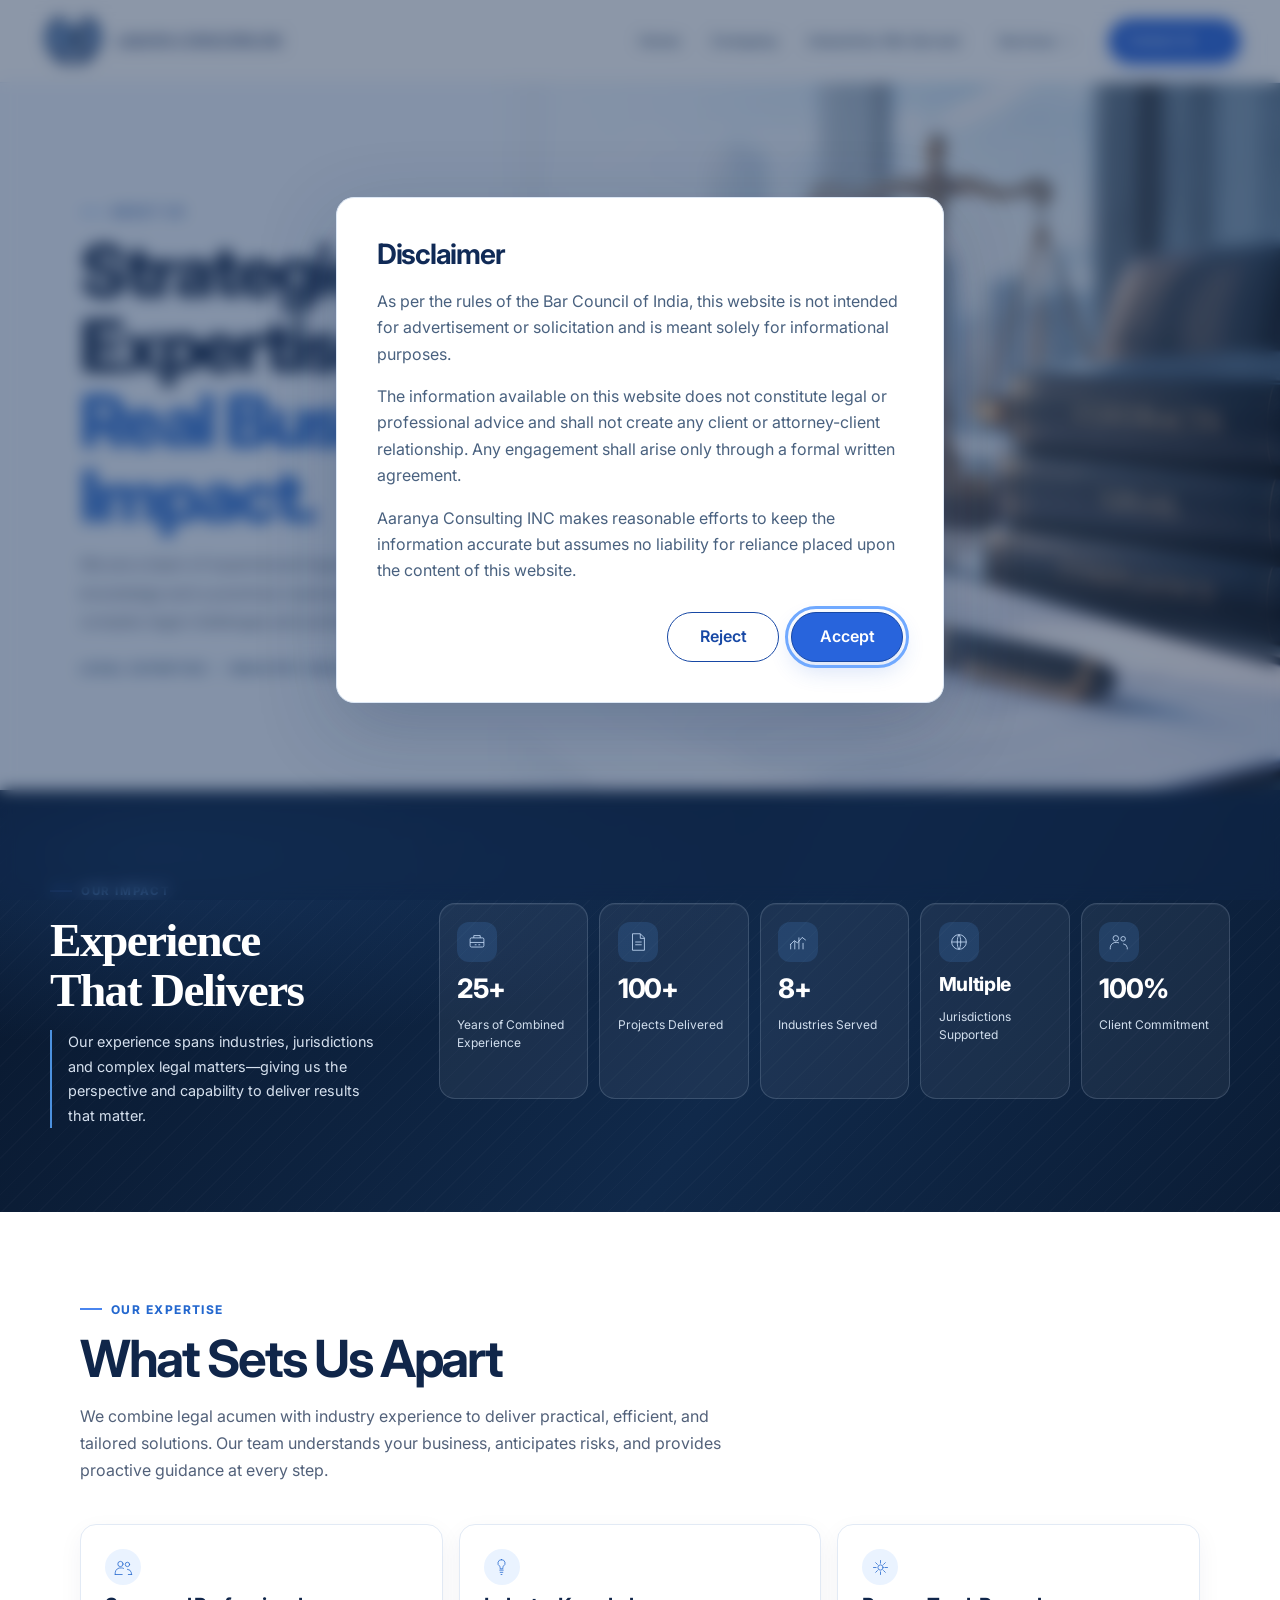
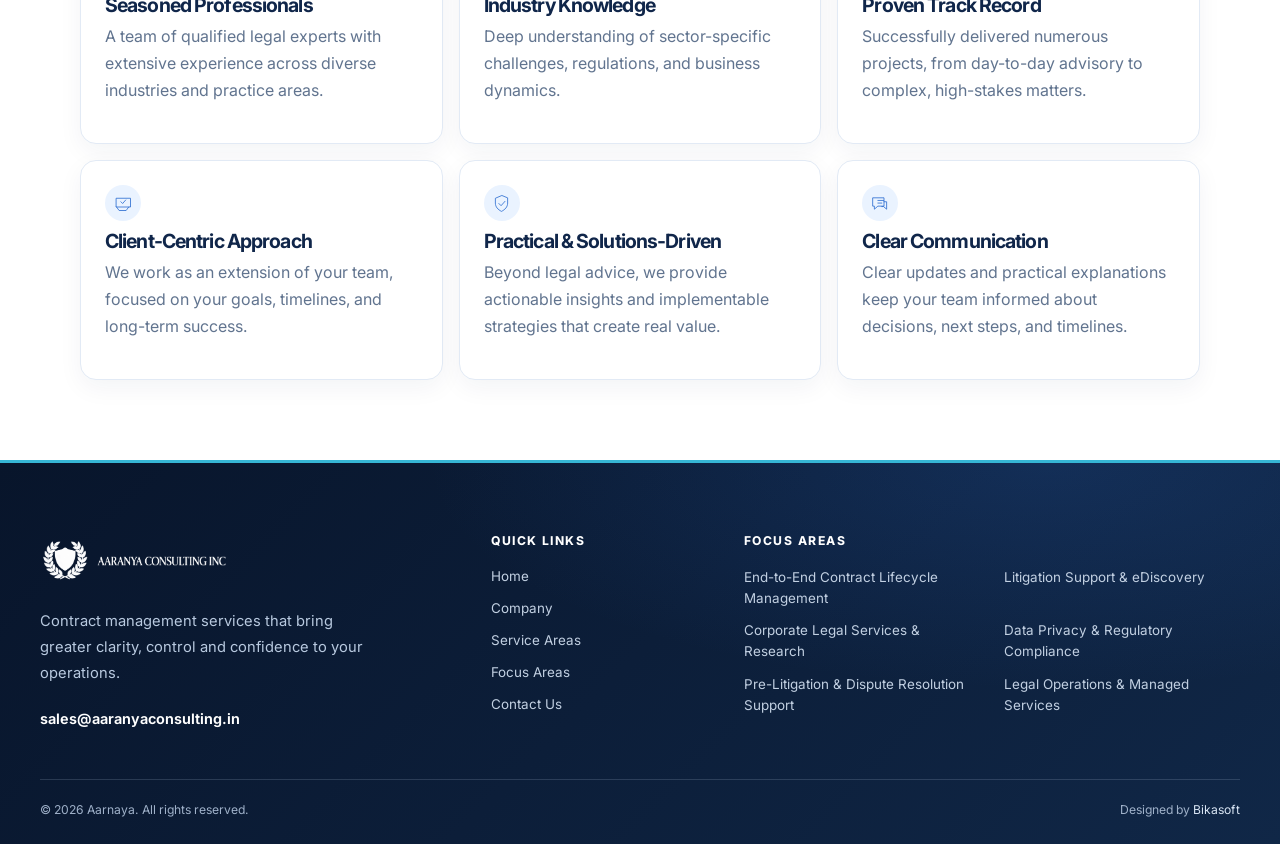
==== commit 4a9bc57a: "Website update" ====
--- a/company.html
+++ b/company.html
@@ -1,17 +1,32 @@
 <!DOCTYPE html>
 <html lang="en">
 <head>
-  <meta charset="UTF-8">
+  <meta charset="utf-8">
   <meta name="viewport" content="width=device-width, initial-scale=1">
-  <title>Company | Aarnaya Consulting</title>
-  <meta name="description" content="Aarnaya is a team of experienced legal professionals bringing strategic legal expertise with real business impact.">
-  <meta name="robots" content="index, follow">
+  <title>About Aaranya Consulting | Business-Focused Legal Support</title>
+  <meta name="description" content="Meet Aaranya Consulting, a team of experienced legal professionals delivering practical, industry-informed support for complex business legal needs.">
+  <meta name="robots" content="index, follow, max-image-preview:large">
+  <link rel="canonical" href="https://www.aarnaya.com/company.html">
   <meta name="theme-color" content="#1748a5">
-  <link rel="icon" href="https://www.aarnaya.com/favicon.ico" type="image/x-icon">
-  <link rel="preconnect" href="https://fonts.googleapis.com">
-  <link rel="preconnect" href="https://fonts.gstatic.com" crossorigin>
-  <link href="https://fonts.googleapis.com/css2?family=Inter:wght@300;400;500;600;700;800&display=swap" rel="stylesheet">
+<link rel="icon" href="https://www.aarnaya.com/favicon.ico" type="image/x-icon">
+  <meta property="og:type" content="website">
+  <meta property="og:site_name" content="Aaranya Consulting">
+  <meta property="og:title" content="About Aaranya Consulting | Business-Focused Legal Support">
+  <meta property="og:description" content="Meet Aaranya Consulting, a team of experienced legal professionals delivering practical, industry-informed support for complex business legal needs.">
+  <meta property="og:url" content="https://www.aarnaya.com/company.html">
+  <meta property="og:image" content="https://www.aarnaya.com/assets/logo.png">
+  <meta property="og:image:alt" content="Aaranya Consulting Inc. logo">
+  <meta property="og:locale" content="en_US">
+  <meta name="twitter:card" content="summary">
+  <meta name="twitter:title" content="About Aaranya Consulting | Business-Focused Legal Support">
+  <meta name="twitter:description" content="Meet Aaranya Consulting, a team of experienced legal professionals delivering practical, industry-informed support for complex business legal needs.">
+  <meta name="twitter:image" content="https://www.aarnaya.com/assets/logo.png">
+<link rel="preconnect" href="https://fonts.googleapis.com">
+<link rel="preconnect" href="https://fonts.gstatic.com" crossorigin>
+<link href="https://fonts.googleapis.com/css2?family=Inter:wght@300;400;500;600;700;800&display=swap" rel="stylesheet">
+  <script type="application/ld+json">{"@context":"https://schema.org","@graph":[{"url":"https://www.aarnaya.com/","name":"Aaranya Consulting Inc.","@id":"https://www.aarnaya.com/#organization","@type":"Organization","logo":{"@type":"ImageObject","url":"https://www.aarnaya.com/assets/logo.png"}},{"name":"Aaranya Consulting","@id":"https://www.aarnaya.com/#website","publisher":{"@id":"https://www.aarnaya.com/#organization"},"@type":"WebSite","url":"https://www.aarnaya.com/","inLanguage":"en"},{"url":"https://www.aarnaya.com/company.html","description":"Meet Aaranya Consulting, a team of experienced legal professionals delivering practical, industry-informed support for complex business legal needs.","@type":"AboutPage","name":"About Aaranya Consulting | Business-Focused Legal Support","isPartOf":{"@id":"https://www.aarnaya.com/#website"},"publisher":{"@id":"https://www.aarnaya.com/#organization"},"about":{"@id":"https://www.aarnaya.com/#organization"},"inLanguage":"en","@id":"https://www.aarnaya.com/company.html#webpage"},{"itemListElement":[{"position":1,"name":"Home","item":"https://www.aarnaya.com/","@type":"ListItem"},{"position":2,"name":"Company","item":"https://www.aarnaya.com/company.html","@type":"ListItem"}],"@id":"https://www.aarnaya.com/company.html#breadcrumb","@type":"BreadcrumbList"}]}</script>
   <link rel="stylesheet" href="assets/style.css?v=company-impact-clean-13">
+  <script src="disclaimer.js" defer></script>
 </head><body class="company-page">
   <header class="topbar">
     <div class="wrap nav">
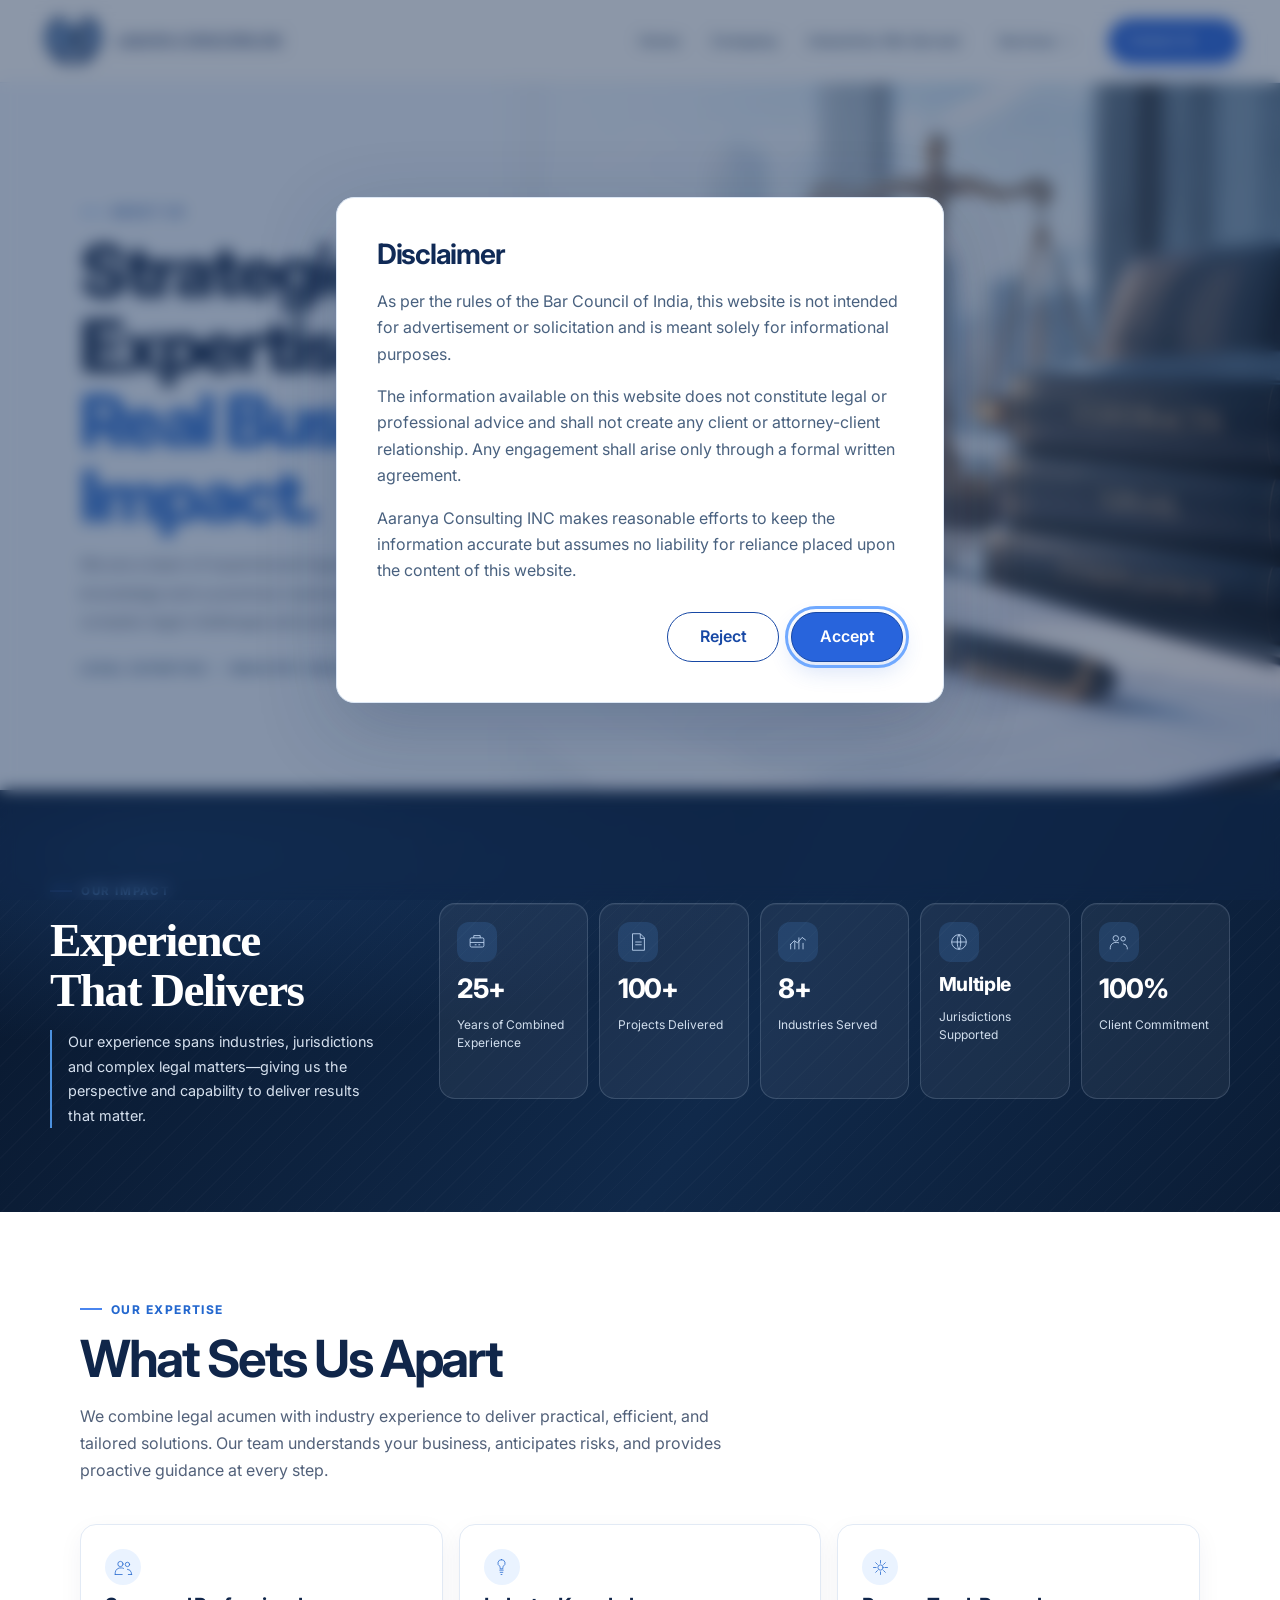
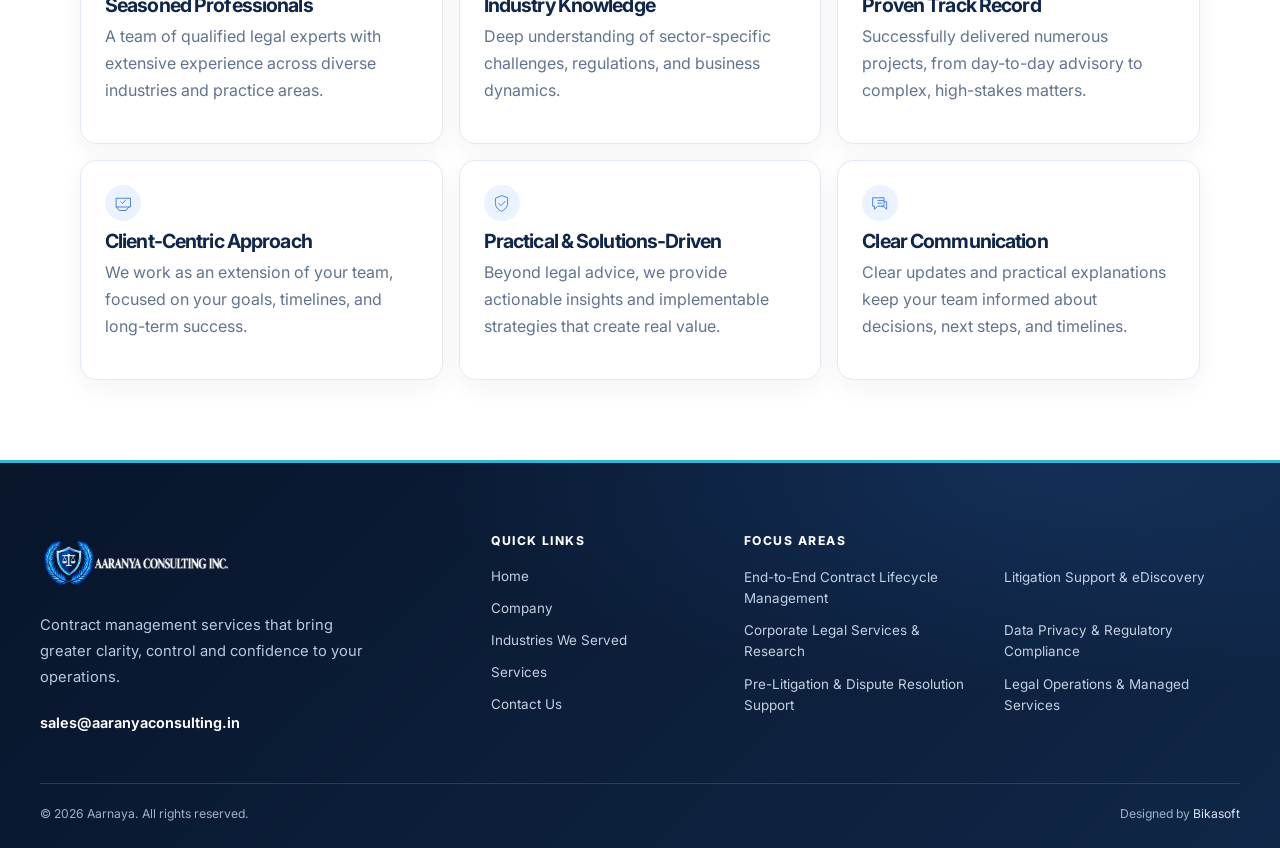
==== commit 3083bc0f: "Website update" ====
--- a/company.html
+++ b/company.html
@@ -25,22 +25,10 @@
 <link rel="preconnect" href="https://fonts.gstatic.com" crossorigin>
 <link href="https://fonts.googleapis.com/css2?family=Inter:wght@300;400;500;600;700;800&display=swap" rel="stylesheet">
   <script type="application/ld+json">{"@context":"https://schema.org","@graph":[{"url":"https://www.aarnaya.com/","name":"Aaranya Consulting Inc.","@id":"https://www.aarnaya.com/#organization","@type":"Organization","logo":{"@type":"ImageObject","url":"https://www.aarnaya.com/assets/logo.png"}},{"name":"Aaranya Consulting","@id":"https://www.aarnaya.com/#website","publisher":{"@id":"https://www.aarnaya.com/#organization"},"@type":"WebSite","url":"https://www.aarnaya.com/","inLanguage":"en"},{"url":"https://www.aarnaya.com/company.html","description":"Meet Aaranya Consulting, a team of experienced legal professionals delivering practical, industry-informed support for complex business legal needs.","@type":"AboutPage","name":"About Aaranya Consulting | Business-Focused Legal Support","isPartOf":{"@id":"https://www.aarnaya.com/#website"},"publisher":{"@id":"https://www.aarnaya.com/#organization"},"about":{"@id":"https://www.aarnaya.com/#organization"},"inLanguage":"en","@id":"https://www.aarnaya.com/company.html#webpage"},{"itemListElement":[{"position":1,"name":"Home","item":"https://www.aarnaya.com/","@type":"ListItem"},{"position":2,"name":"Company","item":"https://www.aarnaya.com/company.html","@type":"ListItem"}],"@id":"https://www.aarnaya.com/company.html#breadcrumb","@type":"BreadcrumbList"}]}</script>
-  <link rel="stylesheet" href="assets/style.css?v=company-impact-clean-13">
+  <link rel="stylesheet" href="assets/style.css?v=shared-shell-responsive-1">
   <script src="disclaimer.js" defer></script>
 </head><body class="company-page">
-  <header class="topbar">
-    <div class="wrap nav">
-      <a class="brand" href="index.html" aria-label="Aarnaya home"><img src="assets/logo.png" alt="Aaranya Consulting Inc."></a>
-      <button class="menu-button" aria-label="Open navigation" aria-expanded="false" aria-controls="primary-nav"><svg viewBox="0 0 24 24" width="22" height="22" fill="none"><path d="M4 7h16M4 12h16M4 17h16" stroke="currentColor" stroke-width="1.8" stroke-linecap="round"/></svg></button>
-      <nav class="nav-links" id="primary-nav" aria-label="Main navigation">
-        <a href="index.html">Home</a>
-        <a href="company.html">Company</a>
-        <a href="industries.html">Industries We Served</a>
-        <div class="nav-dropdown"><a href="index.html#drafting-support">Services</a><div class="nav-mega nav-mega-focus"><a class="mega-focus-item" href="end-to-end-contract-lifecycle-management.html"><span class="mega-focus-icon" aria-hidden="true"><svg viewBox="0 0 48 48"><path d="M12 6h17l9 9v27H12z"/><path d="M29 6v10h9"/><path d="M18 24h14M18 30h14M18 36h9"/></svg></span><span class="mega-focus-text"><strong>End-to-End Contract Lifecycle Management</strong><small>Drafting, negotiation &amp; execution</small></span><span class="mega-focus-go" aria-hidden="true">&#8594;</span></a><a class="mega-focus-item" href="litigation-support-ediscovery.html"><span class="mega-focus-icon" aria-hidden="true"><svg viewBox="0 0 48 48"><path d="M11 7h16l5 5v11H11z"/><path d="M27 7v5h5"/><path d="M31 25 39 17l3 3-8 8-4 1z"/><path d="M30 26l1.6 1.6"/></svg></span><span class="mega-focus-text"><strong>Litigation Support &amp; eDiscovery</strong><small>Review, eDiscovery &amp; case prep</small></span><span class="mega-focus-go" aria-hidden="true">&#8594;</span></a><a class="mega-focus-item" href="corporate-legal-services-research.html"><span class="mega-focus-icon" aria-hidden="true"><svg viewBox="0 0 48 48"><path d="M12 8h13l3 3v8H12z"/><path d="M25 8v3h3"/><circle cx="28" cy="30" r="7.5"/><path d="m33.5 35.5 4.5 4.5"/></svg></span><span class="mega-focus-text"><strong>Corporate Legal Services &amp; Research</strong><small>Filings, governance &amp; research</small></span><span class="mega-focus-go" aria-hidden="true">&#8594;</span></a><a class="mega-focus-item" href="data-privacy-regulatory-compliance.html"><span class="mega-focus-icon" aria-hidden="true"><svg viewBox="0 0 48 48"><path d="M24 5 8 12v12c0 10 6.5 17.5 16 21 9.5-3.5 16-11 16-21V12z"/><path d="M17 24l5 5 9-11"/></svg></span><span class="mega-focus-text"><strong>Data Privacy &amp; Regulatory Compliance</strong><small>Privacy reviews &amp; compliance</small></span><span class="mega-focus-go" aria-hidden="true">&#8594;</span></a><a class="mega-focus-item" href="pre-litigation-dispute-resolution.html"><span class="mega-focus-icon" aria-hidden="true"><svg viewBox="0 0 48 48"><path d="M11 8h18l4 4v13H11z"/><path d="M29 8v4h4"/><path d="M15 26c2-3.5 4 1.5 6-1s3.5 2 5-1.5"/><circle cx="34" cy="34" r="7.5"/><path d="m30.8 34.2 2.3 2.3 4.2-4.6"/></svg></span><span class="mega-focus-text"><strong>Pre-Litigation &amp; Dispute Resolution Support</strong><small>Assessment, demands &amp; mediation</small></span><span class="mega-focus-go" aria-hidden="true">&#8594;</span></a><a class="mega-focus-item" href="legal-operations-managed-services.html"><span class="mega-focus-icon" aria-hidden="true"><svg viewBox="0 0 48 48"><rect x="9" y="12" width="30" height="20" rx="3"/><path d="M19 37h10M24 32v5"/><path d="M15 27v-3M20 27v-6M25 27v-9M30 27v-5"/></svg></span><span class="mega-focus-text"><strong>Legal Operations &amp; Managed Services</strong><small>Workflows, reporting &amp; teams</small></span><span class="mega-focus-go" aria-hidden="true">&#8594;</span></a><a class="mega-focus-cta" href="contact.html">Talk to our team about your focus area <span aria-hidden="true">&#8594;</span></a></div></div>
-        <a class="button nav-contact" href="contact.html">Contact Us <svg viewBox="0 0 24 24" fill="none" aria-hidden="true"><path d="M5 12h14m-6-6 6 6-6 6" stroke="currentColor" stroke-width="1.8" stroke-linecap="round" stroke-linejoin="round"/></svg></a>
-      </nav>
-    </div>
-  </header>
+  <div data-site-header></div>
   <main>
   <section class="section company-hero" aria-labelledby="company-hero-title">
     <div class="wrap company-hero-grid">
@@ -94,9 +82,7 @@
   </section>
   
   </main>
-  <footer><div class="wrap"><div class="footer-top"><div class="footer-brand"><a class="brand" href="index.html" style="color:white"><img src="assets/logo.png" alt="Aaranya Consulting Inc."></a><p>Contract management services that bring greater clarity, control and confidence to your operations.</p><a href="mailto:sales@aaranyaconsulting.in">sales@aaranyaconsulting.in</a></div><div class="footer-links"><div><strong>Quick Links</strong><a href="index.html#home">Home</a><a href="company.html">Company</a><a href="services-area.html">Service Areas</a><a href="focus-area.html">Focus Areas</a><a href="contact/">Contact Us</a></div><div><strong>Focus Areas</strong><a href="end-to-end-contract-lifecycle-management.html">End-to-End Contract Lifecycle Management</a><a href="litigation-support-ediscovery.html">Litigation Support &amp; eDiscovery</a><a href="corporate-legal-services-research.html">Corporate Legal Services &amp; Research</a><a href="data-privacy-regulatory-compliance.html">Data Privacy &amp; Regulatory Compliance</a><a href="pre-litigation-dispute-resolution.html">Pre-Litigation &amp; Dispute Resolution Support</a><a href="legal-operations-managed-services.html">Legal Operations &amp; Managed Services</a></div></div></div><div class="footer-bottom"><span>&#169; 2026 Aarnaya. All rights reserved.</span><span>Designed by <a href="https://www.bikasoft.com" target="_blank" rel="noopener">Bikasoft</a></span></div></div></footer>
-  <script>
-    (function(){var button=document.querySelector('.menu-button'),nav=document.getElementById('primary-nav');if(!button||!nav)return;button.addEventListener('click',function(){var open=nav.classList.toggle('open');button.setAttribute('aria-expanded',String(open));button.setAttribute('aria-label',open?'Close navigation':'Open navigation')});nav.querySelectorAll('a').forEach(function(link){link.addEventListener('click',function(){nav.classList.remove('open');button.setAttribute('aria-expanded','false');button.setAttribute('aria-label','Open navigation')})});window.addEventListener('resize',function(){if(window.innerWidth>720){nav.classList.remove('open');button.setAttribute('aria-expanded','false')}})})();
-  </script>
+  <div data-site-footer></div>
+  <script src="site-shell.js" defer></script>
 </body>
 </html>
--- a/assets/style.css
+++ b/assets/style.css
@@ -227,7 +227,7 @@
     .nav{height:82px;display:flex;align-items:center;justify-content:space-between;gap:28px}
     .brand{display:flex;align-items:center;gap:11px;font-size:1.35rem;font-weight:800;letter-spacing:-.055em;white-space:nowrap}
     .brand-mark{width:34px;height:34px;border-radius:11px;background:linear-gradient(145deg,#70a6ff,#2561d8);display:grid;place-items:center;color:white;box-shadow:0 7px 16px #2864dc44}
-    .brand-mark svg{width:21px}.brand img{display:block;width:250px;height:auto}.footer-brand .brand img{filter:brightness(0) invert(1)}
+    .brand-mark svg{width:21px}.brand img{display:block;width:250px;height:auto}
     .nav-links{display:flex;align-items:center;gap:30px;font-size:.9rem;font-weight:600;color:#415979}
     .nav-links>a:not(.button):hover{color:var(--blue)}
     .button{display:inline-flex;align-items:center;justify-content:center;gap:10px;border:0;border-radius:999px;padding:14px 21px;background:var(--blue);color:white;font-size:.9rem;font-weight:700;box-shadow:0 9px 22px #2864dc30;transition:.2s ease}
@@ -1695,6 +1695,19 @@
 #drafting-support.capability-section .capability-heading h2 .capability-title-white{color:#fff!important}
 #drafting-support.capability-section .capability-heading h2 .capability-title-blue{color:#2864dc!important}
 
+@media(max-width:720px){
+  .hero-actions{display:grid;grid-template-columns:repeat(2,minmax(0,1fr));gap:10px}
+  .hero-actions .button{width:100%;min-width:0;padding:12px 8px;gap:6px;font-size:clamp(.72rem,3.5vw,.9rem);white-space:nowrap}
+  .hero-actions .button svg{width:15px;flex:none}
+  #drafting-support.capability-section .capability-heading h2{font-size:clamp(1.45rem,7.2vw,3.1rem);line-height:1.1;white-space:normal}
+  #drafting-support.capability-section .capability-services-grid{grid-template-columns:repeat(2,minmax(0,1fr));gap:10px}
+  #drafting-support.capability-section .bento-visual{height:clamp(90px,34vw,140px)}
+  #drafting-support.capability-section .bento-body{padding:12px 10px}
+  #drafting-support.capability-section .bento-body h3{font-size:.9rem}
+  #drafting-support.capability-section .bento-tags{gap:5px}
+  #drafting-support.capability-section .bento-tags span{padding:4px 6px;font-size:.62rem}
+}
+
 /* Animated GIF background for the homepage hero */
 #home.hero{
   background-image:linear-gradient(120deg,rgba(6,17,38,.42),rgba(7,26,54,.58)),url("AdobeStock_728416692_3C.gif"),linear-gradient(120deg,#061126 0%,#102b55 34%,#071a36 67%,#0c2448 100%),radial-gradient(ellipse at 74% 28%,rgba(52,120,235,.23),transparent 43%),repeating-linear-gradient(0deg,rgba(164,200,235,.035) 0,rgba(164,200,235,.035) 1px,transparent 1px,transparent 48px),repeating-linear-gradient(90deg,rgba(164,200,235,.035) 0,rgba(164,200,235,.035) 1px,transparent 1px,transparent 48px);
@@ -1707,3 +1720,59 @@
 #home.hero{background:none!important}
 #home.hero::before,#home.hero::after{display:none!important}
 #home.hero>.hero-video{opacity:1}
+
+/* Shared header and footer layout across all site pages and viewport sizes. */
+.service-page footer{margin-top:0;padding:4.25rem 0 0;background:radial-gradient(ellipse at 82% 0%,rgba(44,103,194,.2),transparent 42%),linear-gradient(135deg,#08152b 0%,#102747 100%);border-top:3px solid #36b6d5}
+.service-page .footer-top{display:grid;grid-template-columns:minmax(230px,.85fr) minmax(0,1.7fr);gap:clamp(2rem,6vw,6rem);padding:0 0 3rem}
+.service-page .footer-brand .brand{margin:0 0 1.15rem}
+.service-page .footer-brand .brand img{width:190px;max-height:64px}
+.service-page .footer-brand p{max-width:340px;margin:0 0 1.2rem;color:#b8c9df;font-size:.92rem;line-height:1.75}
+.service-page .footer-brand>a:last-child{color:#fff;font-size:.9rem;font-weight:650}
+.service-page .footer-links{grid-template-columns:minmax(140px,.65fr) minmax(0,1.6fr);gap:clamp(1.5rem,4vw,4rem)}
+.service-page .footer-links>div:first-child{display:flex;flex-direction:column;align-items:flex-start;gap:.7rem}
+.service-page .footer-links>div:nth-child(2){display:grid;grid-template-columns:repeat(2,minmax(0,1fr));align-content:start;gap:.75rem 1.5rem}
+.service-page .footer-links strong{grid-column:1/-1;margin:0 0 .25rem;color:#fff;font-size:.76rem;font-weight:750;letter-spacing:.12em;text-transform:uppercase}
+.service-page .footer-links a{display:block;margin:0;color:#c2d0e2;font-size:.84rem;line-height:1.55}
+.service-page .footer-links a:hover{color:#77dff1}
+.service-page .footer-bottom{min-height:64px;border-top:1px solid rgba(207,224,245,.16);color:#9fb1c9;font-size:.76rem}
+.service-page .footer-bottom a{color:#d8e4f3}
+@media(max-width:1023px){
+  .service-page .nav{height:70px}
+  .service-page .brand img{width:190px}
+  .service-page .menu-button{display:grid}
+  .service-page .nav-links{position:absolute;top:69px;left:0;right:0;display:none;max-height:calc(100dvh - 70px);overflow:auto;flex-direction:column;align-items:stretch;gap:0;padding:14px 18px 22px;background:#fff;border-bottom:1px solid #e5ebf3;box-shadow:0 20px 35px #10264a18}
+  .service-page .nav-links.open{display:flex}
+  .service-page .nav-links>a:not(.button){padding:13px 8px;border-bottom:1px solid #edf1f7}
+  .service-page .nav-dropdown{display:block;width:100%;border-bottom:1px solid #edf1f7}
+  .service-page .nav-dropdown>a{display:block;padding:13px 8px}
+  .service-page .nav-mega{position:static;display:grid;width:100%;max-height:none;overflow:visible;grid-template-columns:1fr 1fr;gap:8px;margin:0;padding:0 0 12px;border:0;border-radius:0;box-shadow:none;opacity:1;visibility:visible;transform:none}
+  .service-page .nav-dropdown:hover .nav-mega,.service-page .nav-dropdown:focus-within .nav-mega{transform:none}
+  .service-page .nav-links>.nav-contact{justify-content:center;margin-top:10px;padding:13px 16px}
+  .service-page .footer-top{grid-template-columns:1fr;gap:2.5rem;padding-bottom:2.25rem}
+  .service-page .footer-links{grid-template-columns:minmax(120px,.7fr) minmax(0,1.5fr);gap:1.5rem}
+}
+@media(max-width:760px){.service-page footer{padding-top:3rem}}
+@media(max-width:520px){
+  .service-page .brand img{width:155px}
+  .service-page .nav-mega{grid-template-columns:1fr}
+  .service-page .footer-links{grid-template-columns:1fr;gap:2rem}
+  .service-page .footer-links>div:nth-child(2){grid-template-columns:1fr;gap:.65rem}
+  .service-page .footer-bottom{align-items:flex-start;justify-content:center;flex-direction:column;padding:.9rem 0}
+}
+@media(max-width:1023px){
+  .topbar .nav{height:70px}
+  .topbar .brand img{width:190px}
+  .topbar .menu-button{display:grid}
+  .topbar .nav-links{position:absolute;top:69px;left:0;right:0;display:none;max-height:calc(100dvh - 70px);overflow:auto;flex-direction:column;align-items:stretch;gap:0;padding:14px 18px 22px;background:#fff;border-bottom:1px solid #e5ebf3;box-shadow:0 20px 35px #10264a18}
+  .topbar .nav-links.open{display:flex;align-items:stretch;flex-direction:column;gap:0}
+  .topbar .nav-links>a:not(.button){padding:13px 8px;border-bottom:1px solid #edf1f7}
+  .topbar .nav-dropdown{display:block;width:100%;border-bottom:1px solid #edf1f7}
+  .topbar .nav-dropdown>a{display:block;padding:13px 8px}
+  .topbar .nav-mega{position:static;display:grid;width:100%;max-height:none;overflow:visible;grid-template-columns:1fr 1fr;gap:8px;margin:0;padding:0 0 12px;border:0;border-radius:0;box-shadow:none;opacity:1;visibility:visible;transform:none}
+  .topbar .nav-dropdown:hover .nav-mega,.topbar .nav-dropdown:focus-within .nav-mega{transform:none}
+  .topbar .nav-links>.nav-contact{justify-content:center;margin-top:10px;padding:13px 16px}
+}
+@media(max-width:520px){
+  .topbar .brand img{width:155px}
+  .topbar .nav-mega{grid-template-columns:1fr}
+}
